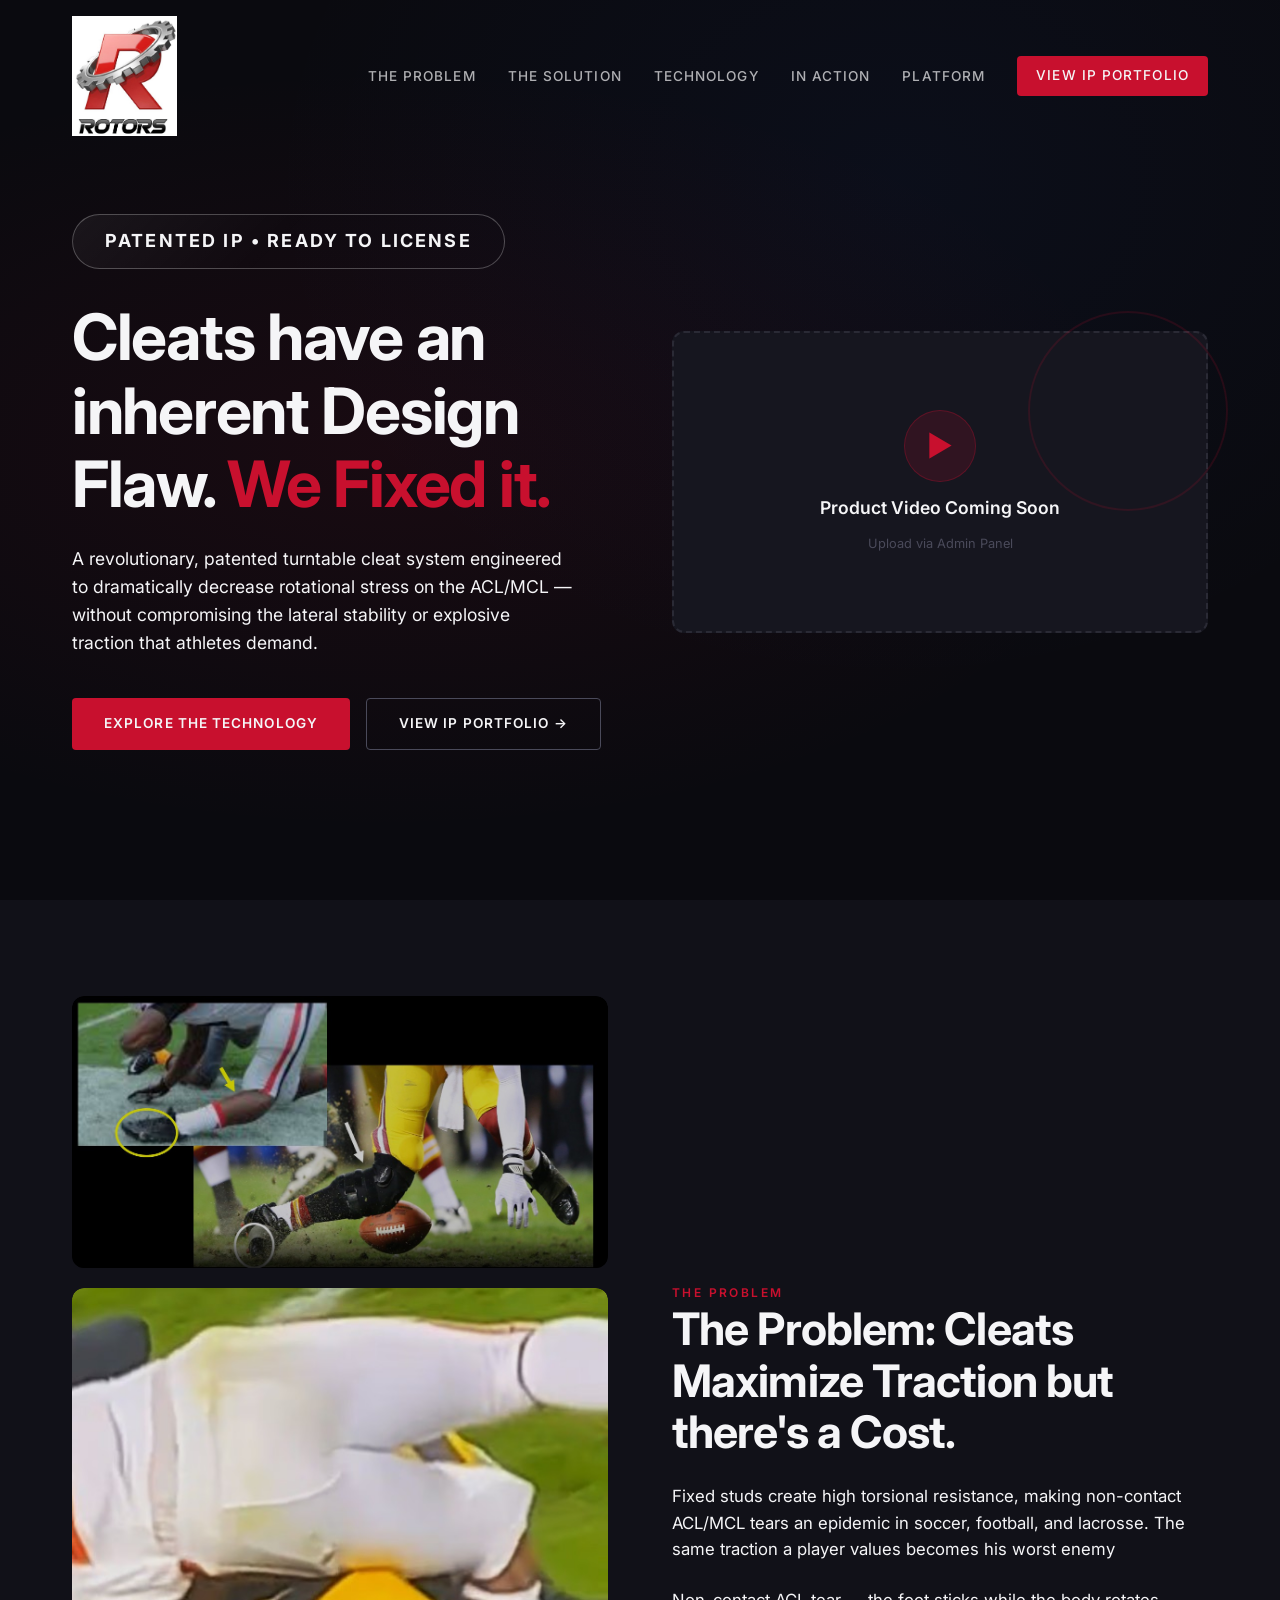
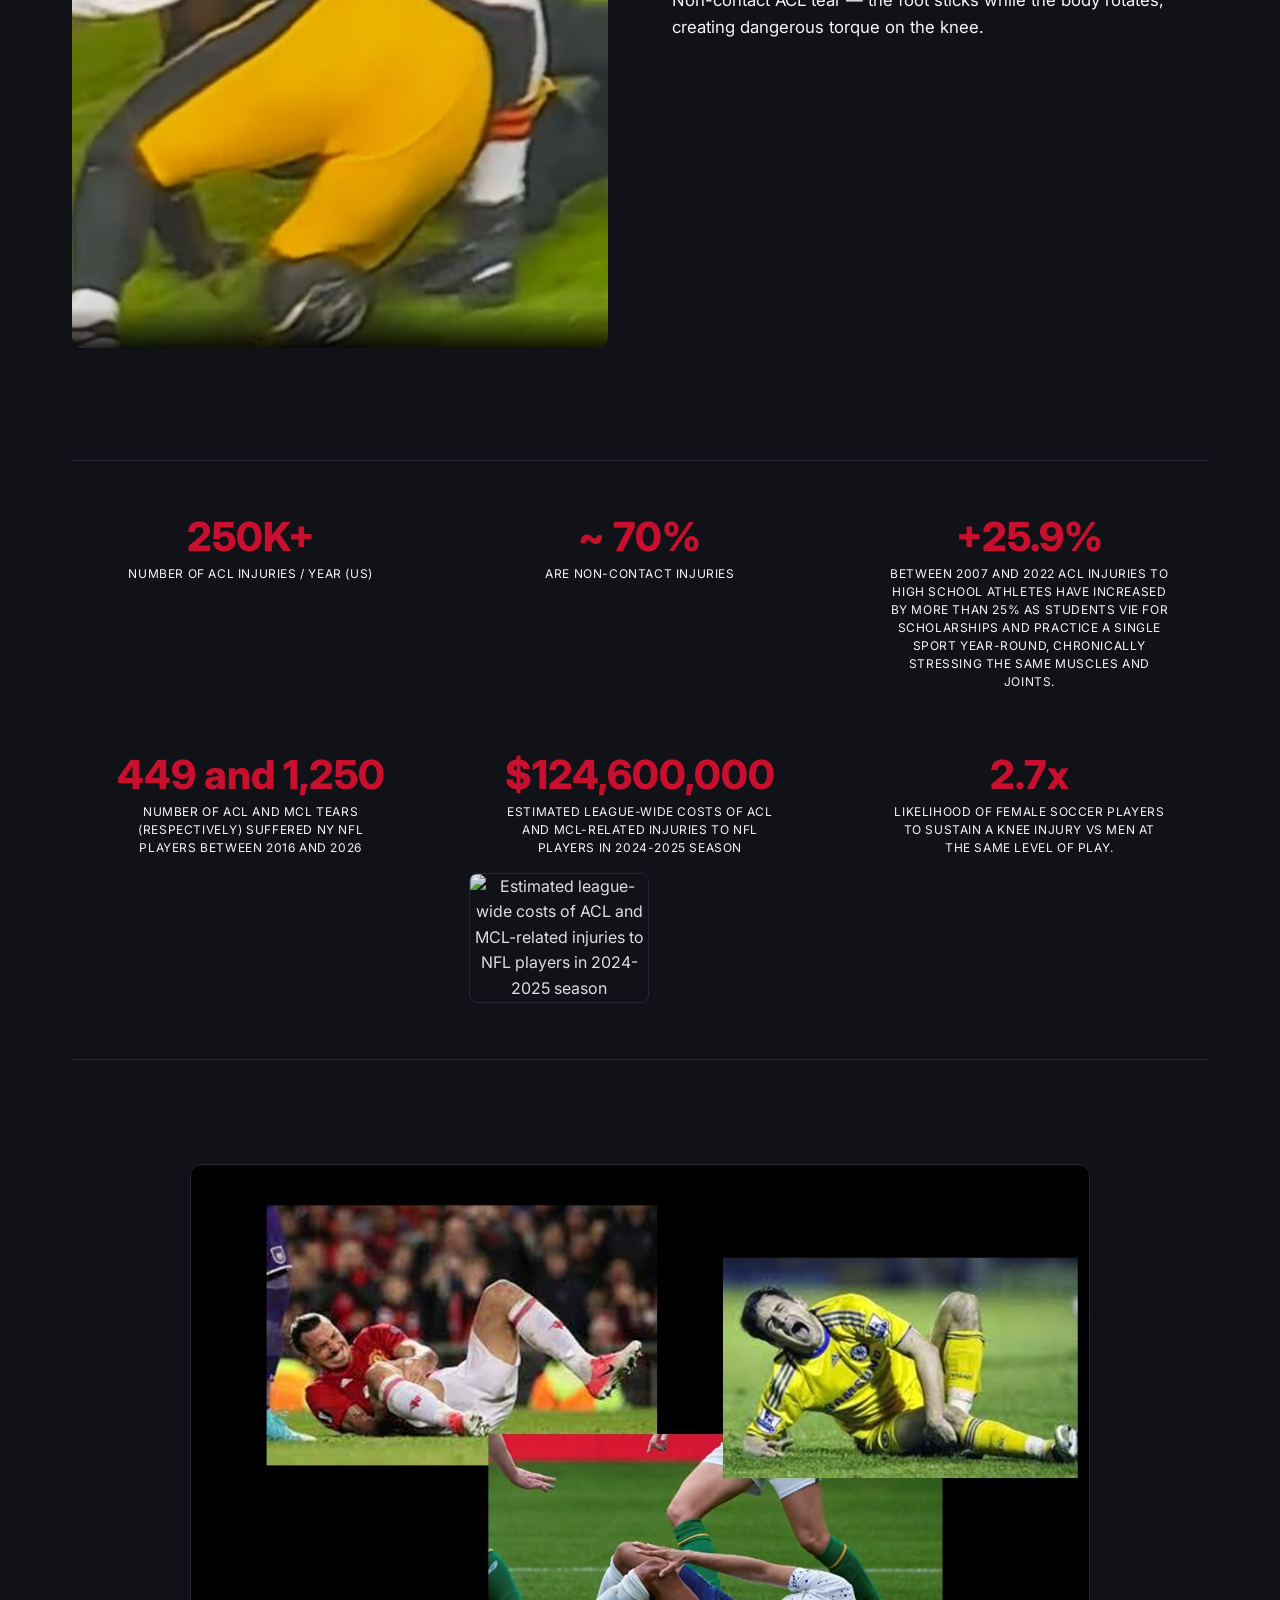
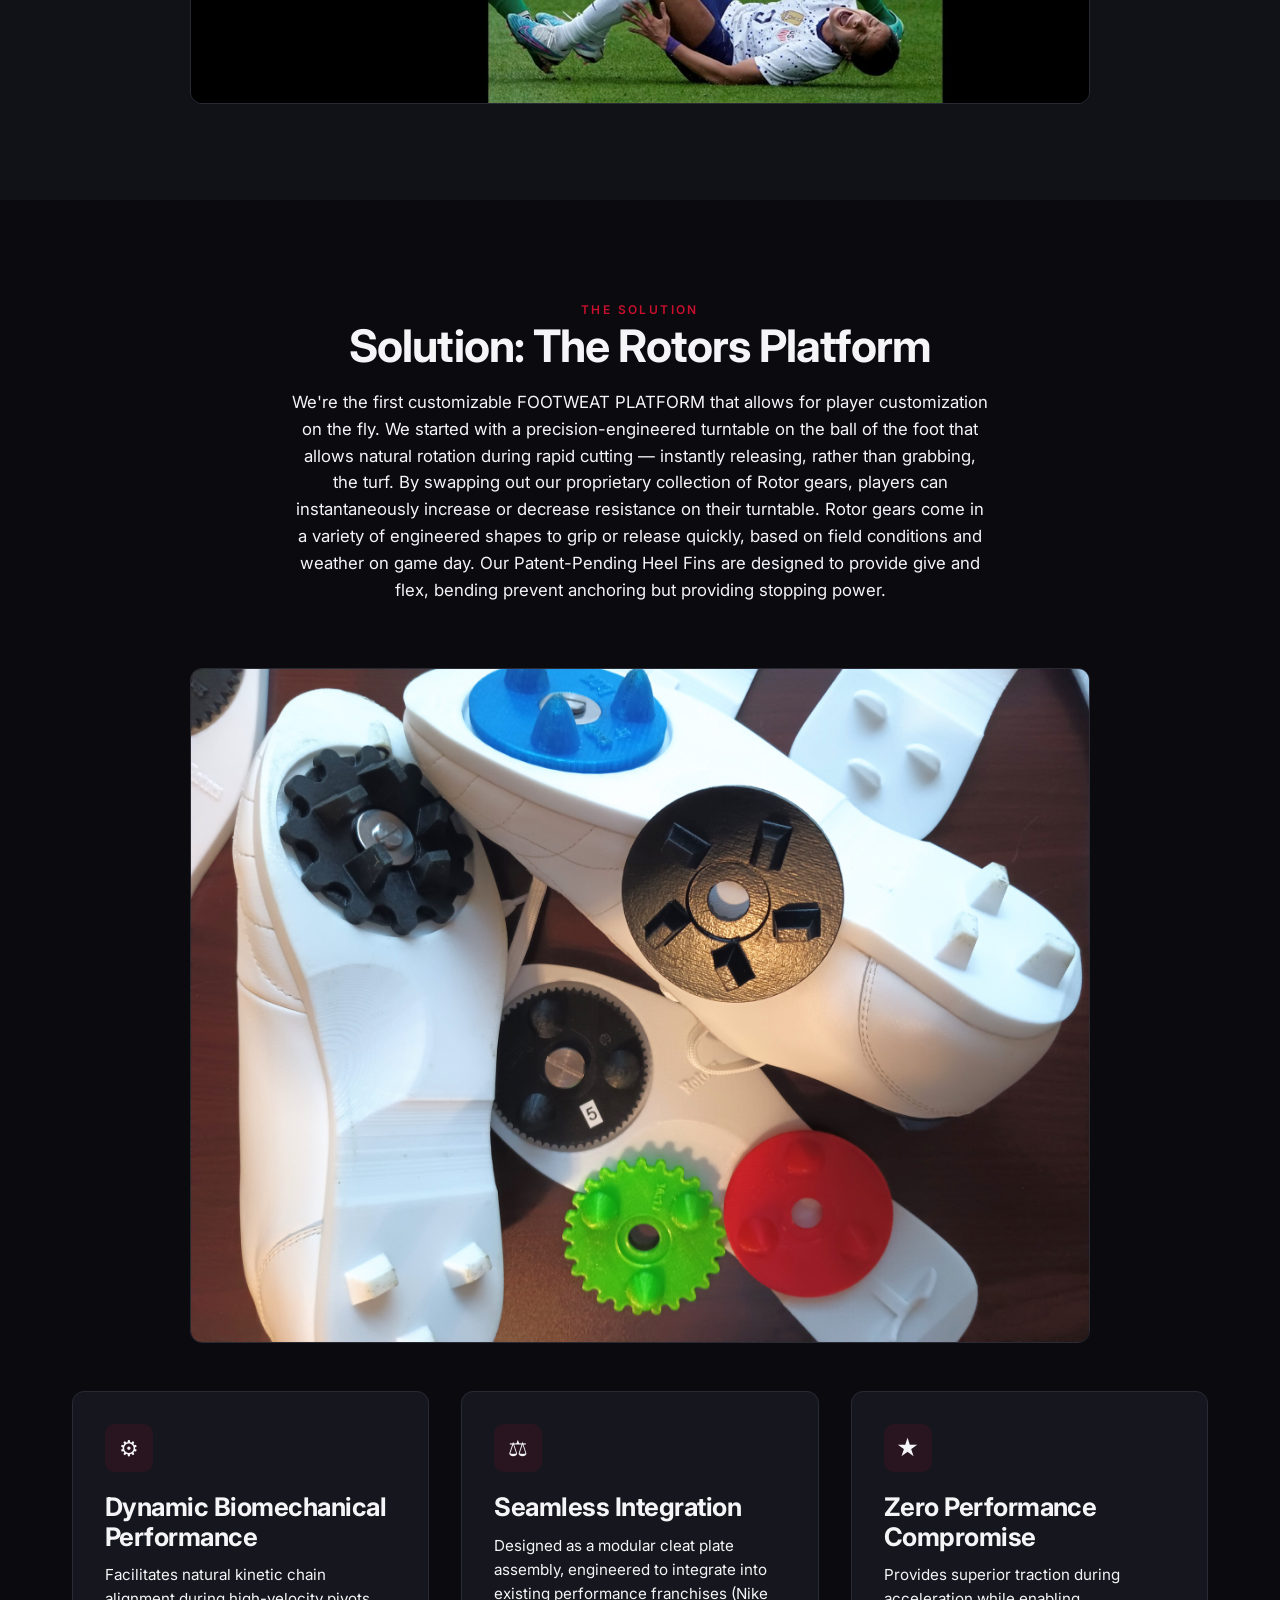
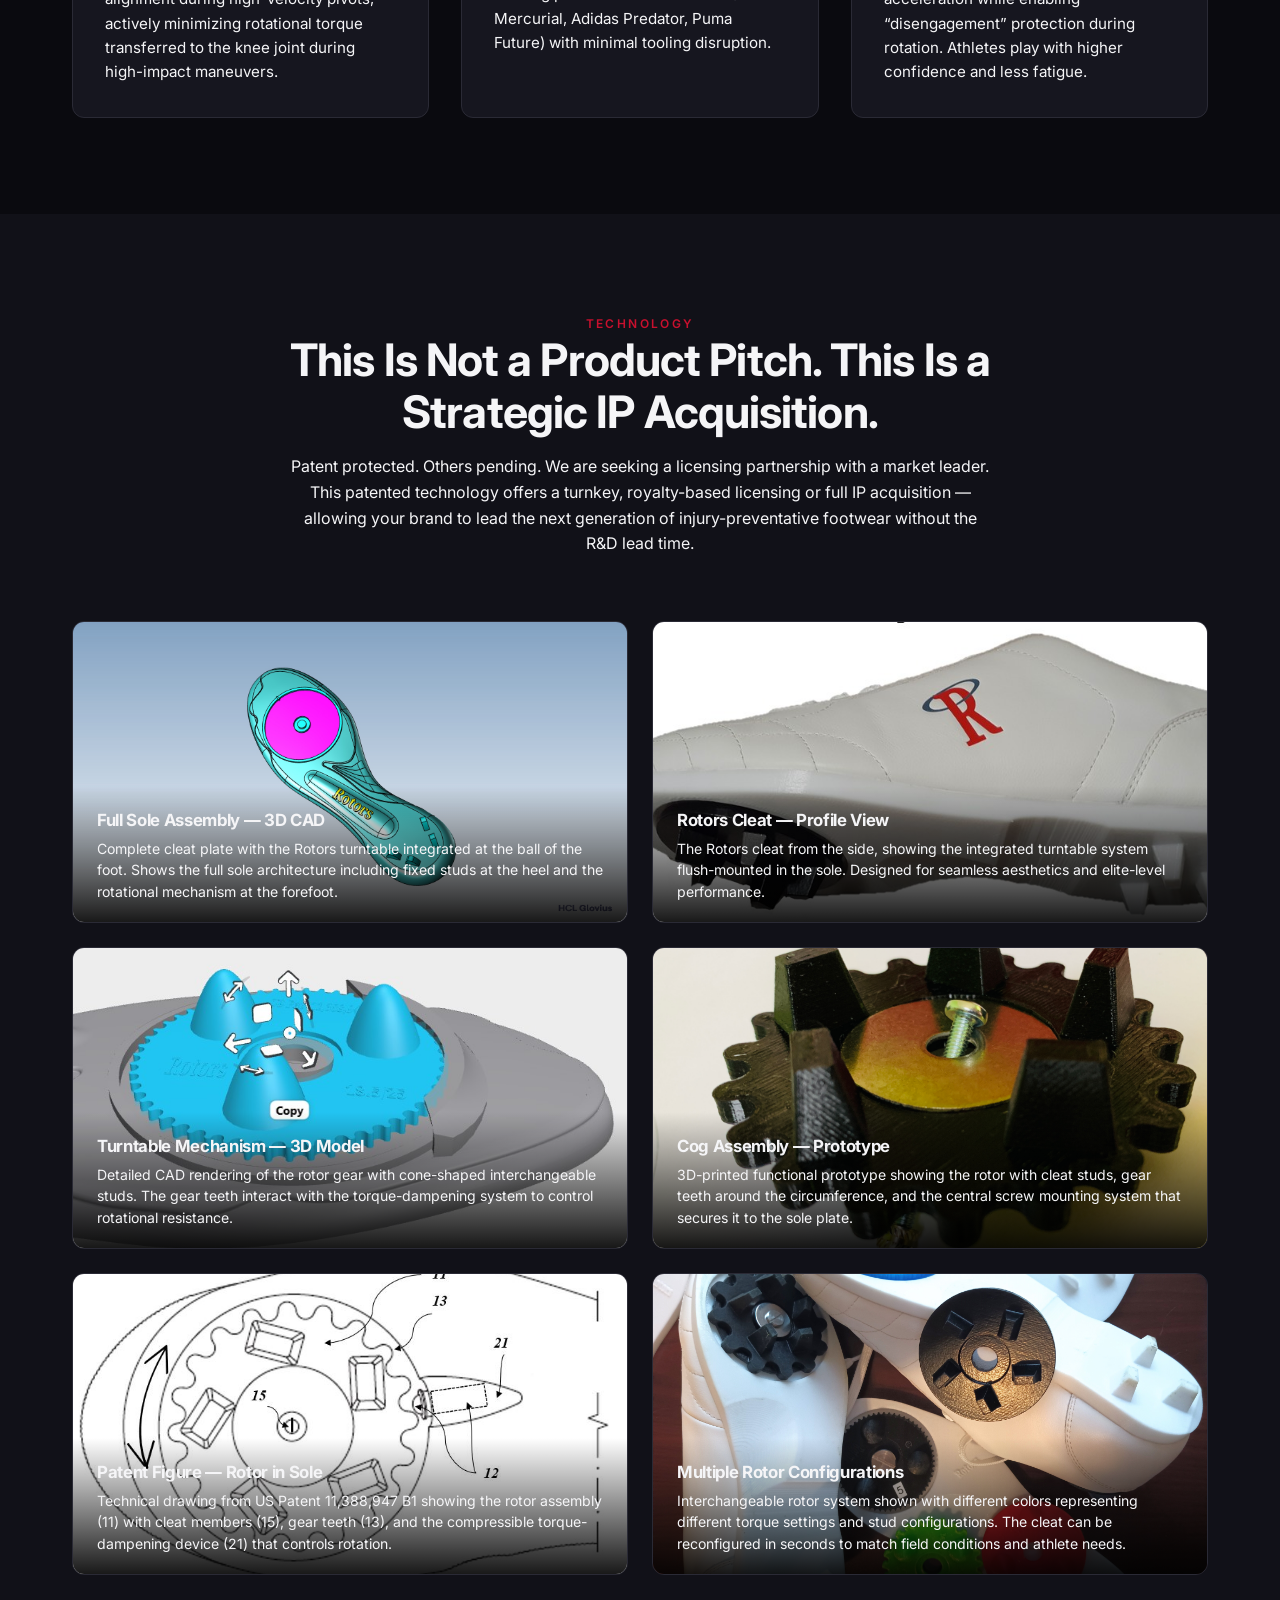
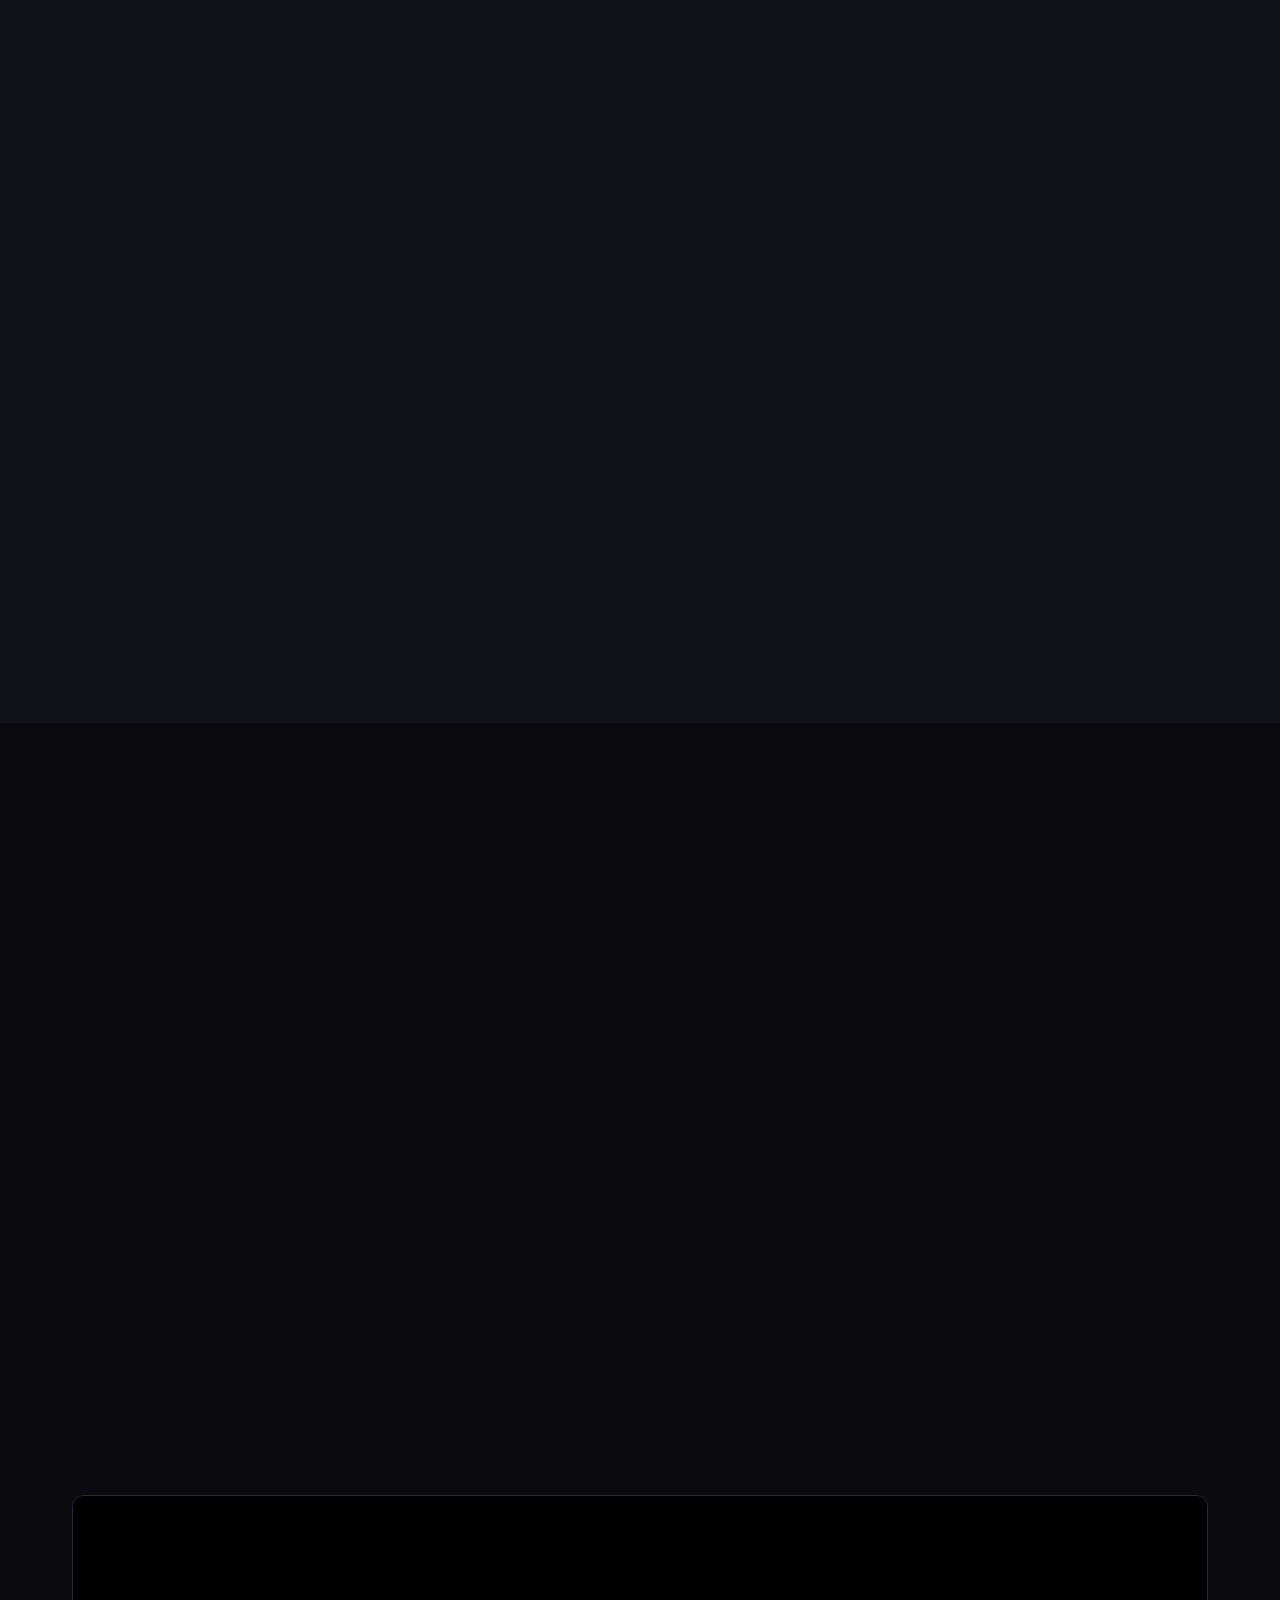
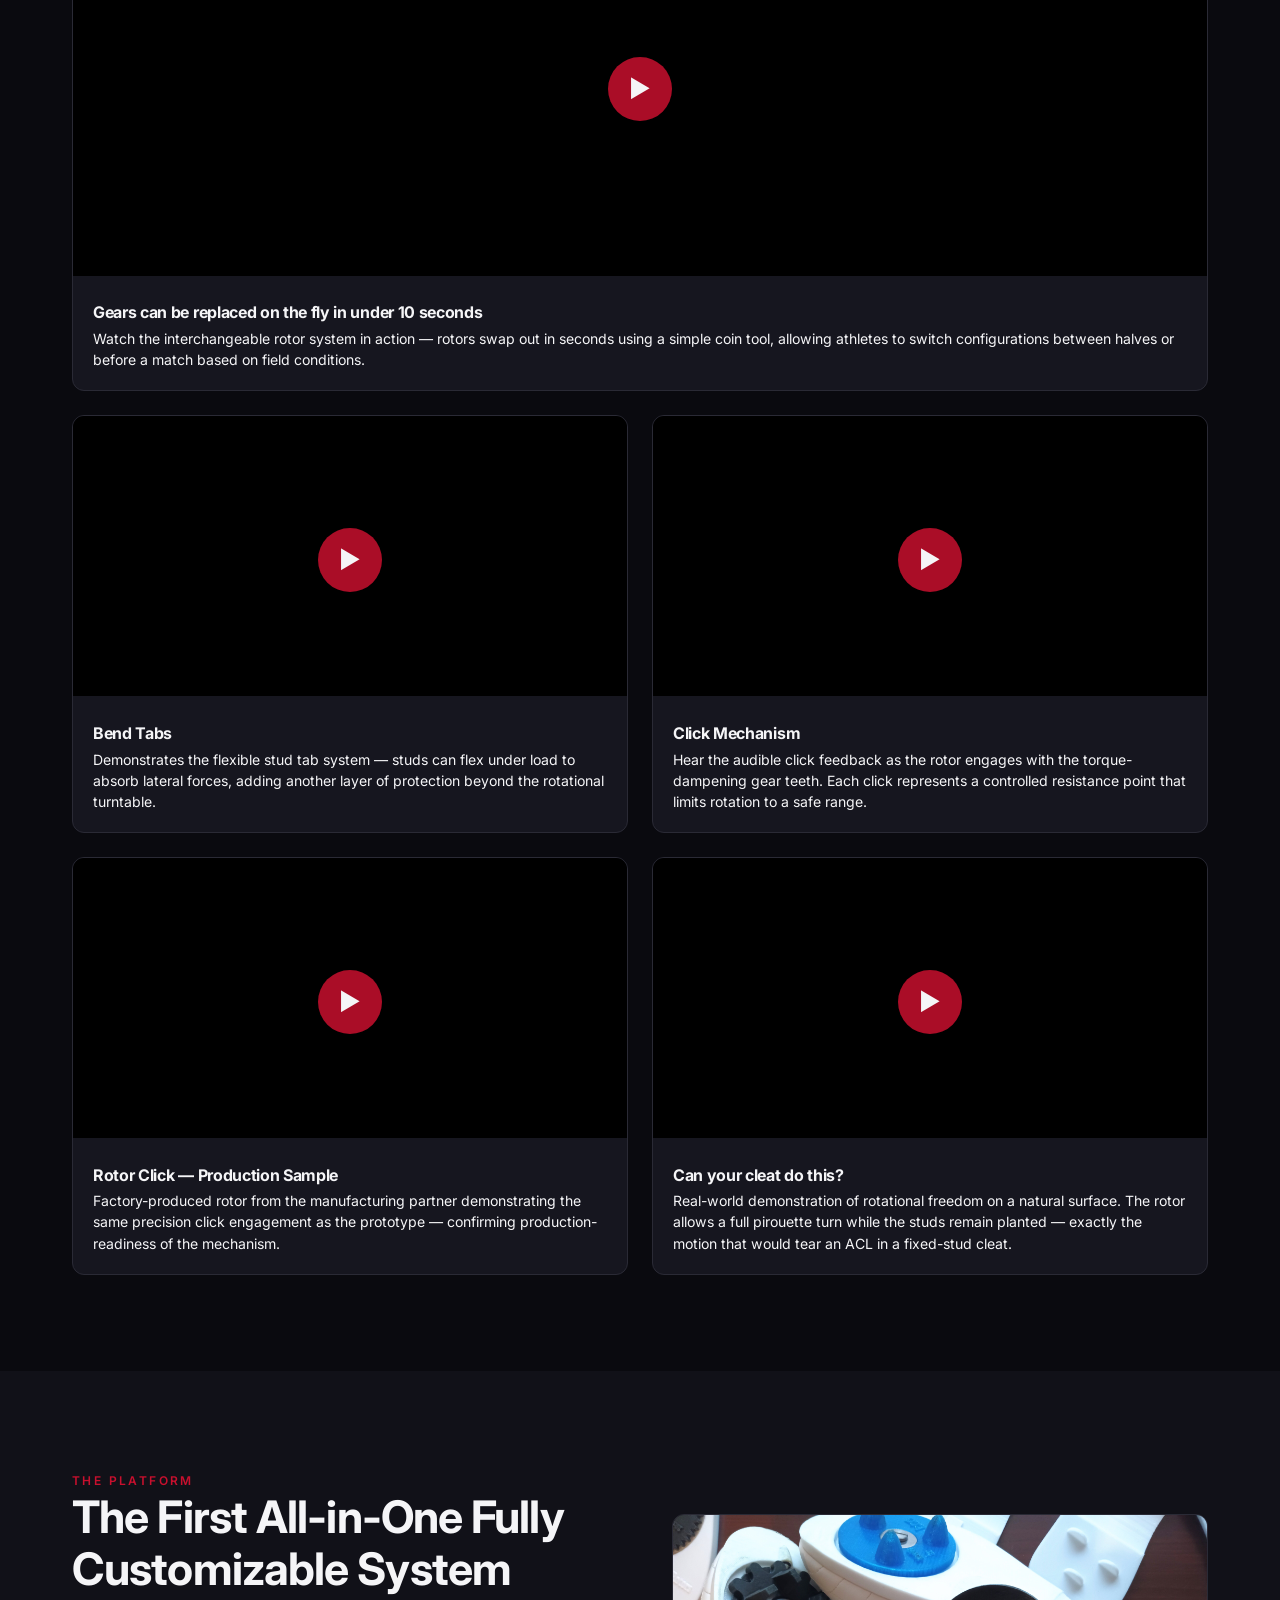
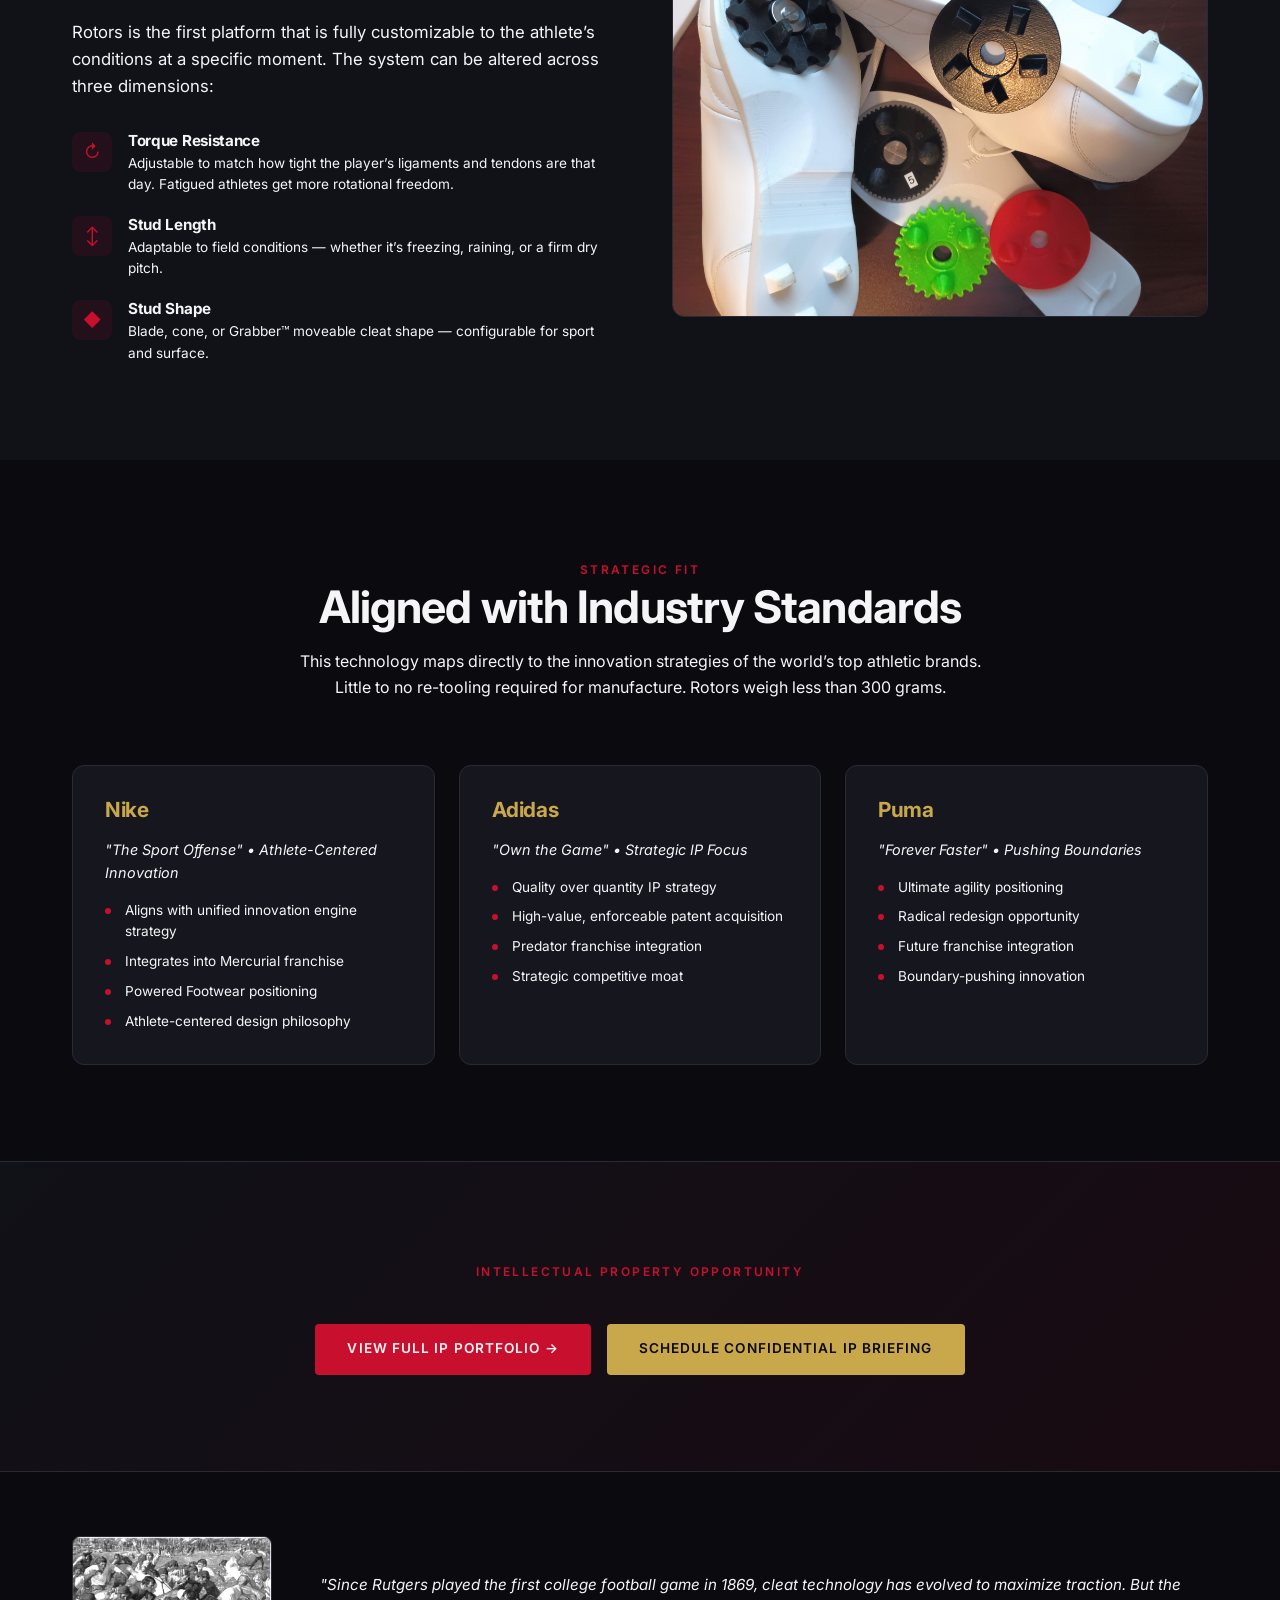
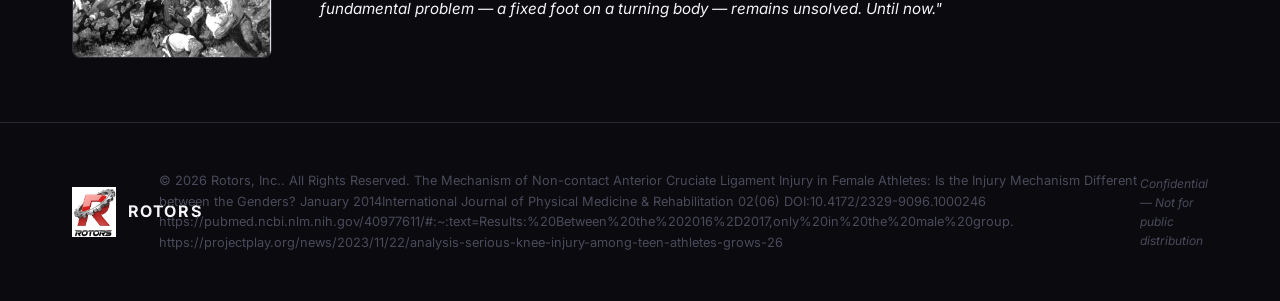
==== index.html @ eb73d775 "Sync static HTML with CMS content and add coed-injury image to stats - Update problem section images" ====
<!DOCTYPE html>
<html lang="en">
<head>
  <meta charset="UTF-8">
  <meta name="viewport" content="width=device-width, initial-scale=1.0">
  <title>ROTORS - Re-engineering Athletic Traction | Patented Injury-Reduction Technology</title>
  <meta name="description" content="Patented turntable cleat system engineered to dramatically decrease rotational stress on the ACL/MCL. Ready for licensing.">
  <link rel="icon" type="image/x-icon" href="favicon.ico">
  <link rel="apple-touch-icon" sizes="180x180" href="apple-touch-icon.png">
  <link rel="icon" type="image/png" sizes="192x192" href="icon-192.png">
  <link rel="stylesheet" href="css/style.css?v=8">
  <link rel="preconnect" href="https://fonts.googleapis.com">
  <link href="https://fonts.googleapis.com/css2?family=Inter:wght@400;500;600;700;800&display=swap" rel="stylesheet">
  <script src="https://identity.netlify.com/v1/netlify-identity-widget.js"></script>
</head>
<body>

  <!-- ===== MAINTENANCE MODE OVERLAY ===== -->
  <div class="maintenance-overlay" id="maintenanceOverlay" style="display:none;">
    <div class="maintenance-content">
      <img src="Brooks Rotors GoDaddy/TM Rotors Final .jpg" alt="Rotors Logo" class="maintenance-logo">
      <h1>Under Maintenance</h1>
      <p id="maintenanceMessage">We're updating our site. Please check back shortly.</p>
    </div>
  </div>

  <!-- ===== NAVIGATION ===== -->
  <nav class="navbar" id="navbar">
    <div class="container">
      <a href="#" class="nav-logo">
        <img src="Brooks Rotors GoDaddy/TM Rotors Final .jpg" alt="Rotors Logo">
      </a>
      <ul class="nav-links" id="navLinks">
        <li><a href="#problem">The Problem</a></li>
        <li><a href="#solution">The Solution</a></li>
        <li><a href="#technology">Technology</a></li>
        <li><a href="#videos">In Action</a></li>
        <li><a href="#platform">Platform</a></li>
        <li><a href="ip.html" class="btn btn-primary" style="padding: 0.6rem 1.2rem;">View IP Portfolio</a></li>
      </ul>
      <button class="nav-toggle" id="navToggle" aria-label="Toggle navigation">
        <span></span>
        <span></span>
        <span></span>
      </button>
    </div>
  </nav>

  <!-- ===== HERO ===== -->
  <section class="hero" id="hero">
    <div class="container">
      <div class="hero-content fade-in">
        <span class="hero-badge">Patented IP &bull; Ready to License</span>
        <h1>Re-engineering the Future of <span class="highlight">Athletic Traction</span></h1>
        <p class="hero-text">A revolutionary, patented turntable cleat system engineered to dramatically decrease rotational stress on the ACL/MCL &mdash; without compromising the lateral stability or explosive traction elite athletes demand.</p>
        <div class="btn-group">
          <a href="#solution" class="btn btn-primary">Explore the Technology</a>
          <a href="ip.html" class="btn btn-outline">View IP Portfolio &rarr;</a>
        </div>
      </div>
      <div class="hero-image fade-in">
        <video id="heroVideo" muted autoplay loop playsinline style="display:none; width:100%; border-radius:12px; filter:drop-shadow(0 20px 60px rgba(200,16,46,0.15));">
          Your browser does not support the video tag.
        </video>
        <div class="hero-video-placeholder" id="heroVideoPlaceholder">
          <div class="placeholder-icon">&#9654;</div>
          <p>Product Video Coming Soon</p>
          <span>Upload via Admin Panel</span>
        </div>
      </div>
    </div>
  </section>

  <!-- ===== THE PROBLEM ===== -->
  <section class="problem" id="problem">
    <div class="container">
      <div class="problem-images fade-in">
        <div class="problem-image">
          <img src="Brooks Rotors GoDaddy/double-injury.jpg" alt="Non-contact knee injury - Washington">
          <div class="caption">  </div>
        </div>
        <div class="problem-image">
          <img src="Brooks Rotors GoDaddy/knee-3.jpg" alt="Non-contact knee injury - GA">
          <div class="caption"> </div>
        </div>
      </div>
      <div class="fade-in">
        <span class="section-label">The Problem</span>
        <h2>The Problem:  Cleats Maximize Traction but there's a Cost.</h2>
        <p class="problem-text">Fixed studs create high torsional resistance, making non-contact ACL/MCL tears an epidemic in soccer, football, and lacrosse.

The same traction a player values becomes his worst enemy</p>
        <p class="problem-text">Non-contact ACL tear &mdash; the foot sticks while the body rotates, creating dangerous torque on the knee.</p>
      </div>
      <div class="stat-row fade-in">
        <div class="stat">
          <div class="stat-number">250K+</div>
          <div class="stat-label">Number of ACL Injuries / Year (US)</div>
        </div>
        <div class="stat">
          <div class="stat-number">~ 70%</div>
          <div class="stat-label">Are Non-Contact injuries</div>
        </div>
        <div class="stat">
          <div class="stat-number">+25.9%</div>
          <div class="stat-label">Between 2007 and 2022 ACL injuries to High School athletes have increased by more than 25% as students vie for scholarships and practice a single sport year-round, chronically stressing the same muscles and joints.</div>
        </div>
        <div class="stat">
          <div class="stat-number">449 and 1,250</div>
          <div class="stat-label">Number of ACL and MCL tears (respectively) suffered ny NFL Players between 2016 and 2026</div>
        </div>
        <div class="stat">
          <div class="stat-number">$124,600,000</div>
          <div class="stat-label">Estimated league-wide costs of ACL and MCL-related injuries to NFL players in 2024-2025 season</div>
          <img class="stat-image" src="Brooks Rotors GoDaddy/coed-injury.jpeg" alt="Co-ed athlete knee injury">
        </div>
        <div class="stat">
          <div class="stat-number">2.7x</div>
          <div class="stat-label">Likelihood of Female Soccer players to sustain a knee injury vs men at the same level of play.</div>
        </div>
      </div>
      <div class="stats-feature-image fade-in" id="statsFeatureImage">
        <img src="Brooks Rotors GoDaddy/injured.jpg" alt="European soccer player knee injuries" style="display:block;">
        <div class="image-placeholder" style="display:none;">
          <p>European Soccer Injuries Image</p>
          <span>Upload via Admin &rarr; Problem Section &rarr; "Stats Feature Image"</span>
        </div>
      </div>
    </div>
  </section>

  <!-- ===== THE SOLUTION ===== -->
  <section class="solution" id="solution">
    <div class="container">
      <div class="solution-header fade-in">
        <span class="section-label">The Solution</span>
        <h2>The Rotors Turntable System</h2>
        <p>A precision-engineered turntable on the ball of the foot that allows natural rotation during rapid cutting &mdash; instantly releasing, rather than grabbing, the turf.</p>
      </div>
      <div class="solution-feature-image fade-in">
        <img src="Brooks Rotors GoDaddy/Copy of Colored rotors.jpg" alt="Rotors shoe system with colored gears">
      </div>
      <div class="solution-grid">
        <div class="solution-card fade-in">
          <div class="card-icon">&#9881;</div>
          <h3>Dynamic Biomechanical Performance</h3>
          <p>Facilitates natural kinetic chain alignment during high-velocity pivots, actively minimizing rotational torque transferred to the knee joint during high-impact maneuvers.</p>
        </div>
        <div class="solution-card fade-in">
          <div class="card-icon">&#9878;</div>
          <h3>Seamless Integration</h3>
          <p>Designed as a modular cleat plate assembly, engineered to integrate into existing performance franchises (Nike Mercurial, Adidas Predator, Puma Future) with minimal tooling disruption.</p>
        </div>
        <div class="solution-card fade-in">
          <div class="card-icon">&#9733;</div>
          <h3>Zero Performance Compromise</h3>
          <p>Provides superior traction during acceleration while enabling "disengagement" protection during rotation. Athletes play with higher confidence and less fatigue.</p>
        </div>
      </div>
    </div>
  </section>

  <!-- ===== TECHNOLOGY SHOWCASE ===== -->
  <section class="showcase" id="technology">
    <div class="container">
      <div class="showcase-header fade-in">
        <span class="section-label">Technology</span>
        <h2>Engineered Precision</h2>
        <p>From 3D CAD to functional prototypes &mdash; the Rotors system is fully developed and patent-protected.</p>
      </div>
      <div class="showcase-gallery">
        <div class="showcase-item fade-in" data-lightbox="0">
          <img src="Brooks Rotors GoDaddy/Multicolor B.jpg" alt="Rotors Full Sole 3D CAD Model">
          <span class="zoom-hint">&#128269;</span>
          <div class="overlay">
            <h4>Full Sole Assembly &mdash; 3D CAD</h4>
            <p>Complete cleat plate with the Rotors turntable integrated at the ball of the foot. Shows the full sole architecture including fixed studs at the heel and the rotational mechanism at the forefoot.</p>
          </div>
        </div>
        <div class="showcase-item fade-in" data-lightbox="1">
          <img src="Brooks Rotors GoDaddy/Float 2-9-26.jpg" alt="Rotors Cleat - Profile View">
          <span class="zoom-hint">&#128269;</span>
          <div class="overlay">
            <h4>Rotors Cleat &mdash; Profile View</h4>
            <p>The Rotors cleat from the side, showing the integrated turntable system flush-mounted in the sole. Designed for seamless aesthetics and elite-level performance.</p>
          </div>
        </div>
        <div class="showcase-item fade-in" data-lightbox="2">
          <img src="Brooks Rotors GoDaddy/Shapr 4.jpg" alt="Rotors 3D CAD Detail">
          <span class="zoom-hint">&#128269;</span>
          <div class="overlay">
            <h4>Turntable Mechanism &mdash; 3D Model</h4>
            <p>Detailed CAD rendering of the rotor gear with cone-shaped interchangeable studs. The gear teeth interact with the torque-dampening system to control rotational resistance.</p>
          </div>
        </div>
        <div class="showcase-item fade-in" data-lightbox="3">
          <img src="Brooks Rotors GoDaddy/Cog assembly.jpg" alt="Rotor Cog Assembly">
          <span class="zoom-hint">&#128269;</span>
          <div class="overlay">
            <h4>Cog Assembly &mdash; Prototype</h4>
            <p>3D-printed functional prototype showing the rotor with cleat studs, gear teeth around the circumference, and the central screw mounting system that secures it to the sole plate.</p>
          </div>
        </div>
        <div class="showcase-item fade-in" data-lightbox="4">
          <img src="Brooks Rotors GoDaddy/Copy of FIG 2 Rotor in Sole.JPG" alt="Patent Figure - Rotor in Sole">
          <span class="zoom-hint">&#128269;</span>
          <div class="overlay">
            <h4>Patent Figure &mdash; Rotor in Sole</h4>
            <p>Technical drawing from US Patent 11,388,947 B1 showing the rotor assembly (11) with cleat members (15), gear teeth (13), and the compressible torque-dampening device (21) that controls rotation.</p>
          </div>
        </div>
        <div class="showcase-item fade-in" data-lightbox="5">
          <img src="Brooks Rotors GoDaddy/Copy of Colored rotors.jpg" alt="Multiple Rotor Configurations">
          <span class="zoom-hint">&#128269;</span>
          <div class="overlay">
            <h4>Multiple Rotor Configurations</h4>
            <p>Interchangeable rotor system shown with different colors representing different torque settings and stud configurations. The cleat can be reconfigured in seconds to match field conditions and athlete needs.</p>
          </div>
        </div>
        <div class="showcase-item fade-in" data-lightbox="6">
          <img src="Brooks Rotors GoDaddy/Copy of Blue Rotor.jpg" alt="Blue Rotor on Cleat">
          <span class="zoom-hint">&#128269;</span>
          <div class="overlay">
            <h4>Integrated Rotor &mdash; Cleat Profile</h4>
            <p>Side view of the Rotors cleat showing the blue turntable mounted flush in the forefoot. The "R" branding is visible on the upper. Demonstrates how the rotor integrates seamlessly into the sole without adding bulk.</p>
          </div>
        </div>
        <div class="showcase-item fade-in" data-lightbox="7">
          <img src="Brooks Rotors GoDaddy/Push pin.jpg" alt="Push Pin Mechanism Detail">
          <span class="zoom-hint">&#128269;</span>
          <div class="overlay">
            <h4>Stud Retention Detail</h4>
            <p>Close-up showing how individual studs lock into the rotor gear using a push-pin retention system. This allows athletes to swap stud shapes (blade, cone, or Grabber&trade;) without tools.</p>
          </div>
        </div>
        <div class="showcase-item fade-in" data-lightbox="8">
          <img src="Brooks Rotors GoDaddy/Copy of 微信图片_20221115083325.jpg" alt="Factory Spec Sheet">
          <span class="zoom-hint">&#128269;</span>
          <div class="overlay">
            <h4>Manufacturing Specification</h4>
            <p>Factory sample sheet from the production partner showing material callouts (kangaroo leather upper), color specifications, insole details, and the "R" branding placement for the prototype cleat.</p>
          </div>
        </div>
      </div>

      <!-- LIGHTBOX -->
      <div class="lightbox-overlay" id="lightbox">
        <div class="lightbox-content">
          <button class="lightbox-close" id="lightboxClose">&times;</button>
          <button class="lightbox-nav lightbox-prev" id="lightboxPrev">&#8249;</button>
          <button class="lightbox-nav lightbox-next" id="lightboxNext">&#8250;</button>
          <img src="" alt="" id="lightboxImg">
          <div class="lightbox-caption">
            <h4 id="lightboxTitle"></h4>
            <p id="lightboxDesc"></p>
          </div>
        </div>
      </div>
    </div>
  </section>

  <!-- ===== VIDEOS ===== -->
  <section class="videos" id="videos">
    <div class="container">
      <div class="videos-header fade-in">
        <span class="section-label">See It In Action</span>
        <h2>Rotors Technology Demonstrations</h2>
        <p>Watch the turntable mechanism in motion &mdash; from controlled clicks to real-world rotation.</p>
      </div>
      <div class="video-grid">
        <div class="video-card featured-video fade-in" data-video-lightbox="0">
          <div class="video-thumb">
            <video muted playsinline preload="metadata">
              <source src="Brooks Rotors GoDaddy/AA Copy of Coin replace.MOV" type="video/quicktime">
              <source src="Brooks Rotors GoDaddy/AA Copy of Coin replace.MOV" type="video/mp4">
            </video>
            <div class="video-play-btn">&#9654;</div>
          </div>
          <div class="video-info">
            <h4>Coin Replace Demonstration</h4>
            <p>Watch the interchangeable rotor system in action &mdash; rotors swap out in seconds using a simple coin tool, allowing athletes to switch configurations between halves or before a match based on field conditions.</p>
          </div>
        </div>
        <div class="video-card fade-in" data-video-lightbox="1">
          <div class="video-thumb">
            <video muted playsinline preload="metadata">
              <source src="Brooks Rotors GoDaddy/AA Copy of VIDEO Clicks.MOV" type="video/quicktime">
              <source src="Brooks Rotors GoDaddy/AA Copy of VIDEO Clicks.MOV" type="video/mp4">
            </video>
            <div class="video-play-btn">&#9654;</div>
          </div>
          <div class="video-info">
            <h4>Click Mechanism</h4>
            <p>Hear the audible click feedback as the rotor engages with the torque-dampening gear teeth. Each click represents a controlled resistance point that limits rotation to a safe range.</p>
          </div>
        </div>
        <div class="video-card fade-in" data-video-lightbox="2">
          <div class="video-thumb">
            <video muted playsinline preload="metadata">
              <source src="Brooks Rotors GoDaddy/AA Copy of China Rotor Click.mp4" type="video/mp4">
            </video>
            <div class="video-play-btn">&#9654;</div>
          </div>
          <div class="video-info">
            <h4>Rotor Click &mdash; Production Sample</h4>
            <p>Factory-produced rotor from the manufacturing partner demonstrating the same precision click engagement as the prototype &mdash; confirming production-readiness of the mechanism.</p>
          </div>
        </div>
        <div class="video-card fade-in" data-video-lightbox="3">
          <div class="video-thumb">
            <video muted playsinline preload="metadata">
              <source src="Brooks Rotors GoDaddy/AA Snow Pirouette.mov" type="video/quicktime">
              <source src="Brooks Rotors GoDaddy/AA Snow Pirouette.mov" type="video/mp4">
            </video>
            <div class="video-play-btn">&#9654;</div>
          </div>
          <div class="video-info">
            <h4>Snow Pirouette</h4>
            <p>Real-world demonstration of rotational freedom on a natural surface. The rotor allows a full pirouette turn while the studs remain planted &mdash; exactly the motion that would tear an ACL in a fixed-stud cleat.</p>
          </div>
        </div>
        <div class="video-card fade-in" data-video-lightbox="4">
          <div class="video-thumb">
            <video muted playsinline preload="metadata">
              <source src="Brooks Rotors GoDaddy/Copy of Bend Tabs.MOV" type="video/quicktime">
              <source src="Brooks Rotors GoDaddy/Copy of Bend Tabs.MOV" type="video/mp4">
            </video>
            <div class="video-play-btn">&#9654;</div>
          </div>
          <div class="video-info">
            <h4>Bend Tabs</h4>
            <p>Demonstrates the flexible stud tab system &mdash; studs can flex under load to absorb lateral forces, adding another layer of protection beyond the rotational turntable.</p>
          </div>
        </div>
        <div class="video-card fade-in" data-video-lightbox="5">
          <div class="video-thumb">
            <video muted playsinline preload="metadata">
              <source src="Brooks Rotors GoDaddy/A Copy of Video Nov 12 2025, 12 14 20 PM.mp4" type="video/mp4">
            </video>
            <div class="video-play-btn">&#9654;</div>
          </div>
          <div class="video-info">
            <h4>Rotor Assembly Demo</h4>
            <p>Full walkthrough showing how the rotor, studs, and dampening system assemble into the sole plate. Highlights the modular design that enables easy servicing and customization.</p>
          </div>
        </div>
      </div>

      <!-- VIDEO LIGHTBOX -->
      <div class="lightbox-overlay video-lightbox-overlay" id="videoLightbox">
        <div class="lightbox-content video-lightbox-content">
          <button class="lightbox-close" id="videoLightboxClose">&times;</button>
          <button class="lightbox-nav lightbox-prev" id="videoLightboxPrev">&#8249;</button>
          <button class="lightbox-nav lightbox-next" id="videoLightboxNext">&#8250;</button>
          <video id="videoLightboxPlayer" controls autoplay playsinline style="width:100%; max-height:75vh; border-radius:8px; background:#000;">
            Your browser does not support the video tag.
          </video>
          <div class="lightbox-caption">
            <h4 id="videoLightboxTitle"></h4>
            <p id="videoLightboxDesc"></p>
          </div>
        </div>
      </div>
    </div>
  </section>

  <!-- ===== PLATFORM ===== -->
  <section class="platform" id="platform">
    <div class="container">
      <div class="platform-content fade-in">
        <span class="section-label">The Platform</span>
        <h2>The First All-in-One Fully Customizable System</h2>
        <p>Rotors is the first platform that is fully customizable to the athlete's conditions at a specific moment. The system can be altered across three dimensions:</p>
        <ul class="feature-list">
          <li>
            <div class="feature-icon">&#8635;</div>
            <div class="feature-text">
              <h4>Torque Resistance</h4>
              <p>Adjustable to match how tight the player's ligaments and tendons are that day. Fatigued athletes get more rotational freedom.</p>
            </div>
          </li>
          <li>
            <div class="feature-icon">&#8597;</div>
            <div class="feature-text">
              <h4>Stud Length</h4>
              <p>Adaptable to field conditions &mdash; whether it's freezing, raining, or a firm dry pitch.</p>
            </div>
          </li>
          <li>
            <div class="feature-icon">&#9670;</div>
            <div class="feature-text">
              <h4>Stud Shape</h4>
              <p>Blade, cone, or Grabber&trade; moveable cleat shape &mdash; configurable for sport and surface.</p>
            </div>
          </li>
        </ul>
      </div>
      <div class="platform-image fade-in">
        <img src="Brooks Rotors GoDaddy/Copy of Colored rotors.jpg" alt="Multiple Rotor Configurations">
      </div>
    </div>
  </section>

  <!-- ===== BRAND TARGETING ===== -->
  <section class="brands" id="brands">
    <div class="container">
      <div class="brands-header fade-in">
        <span class="section-label">Strategic Fit</span>
        <h2>Aligned with Industry Leaders</h2>
        <p>This technology maps directly to the innovation strategies of the world's top athletic brands.</p>
      </div>
      <div class="brand-cards">
        <div class="brand-card fade-in">
          <h3>Nike</h3>
          <p class="tagline">"The Sport Offense" &bull; Athlete-Centered Innovation</p>
          <ul>
            <li>Aligns with unified innovation engine strategy</li>
            <li>Integrates into Mercurial franchise</li>
            <li>Powered Footwear positioning</li>
            <li>Athlete-centered design philosophy</li>
          </ul>
        </div>
        <div class="brand-card fade-in">
          <h3>Adidas</h3>
          <p class="tagline">"Own the Game" &bull; Strategic IP Focus</p>
          <ul>
            <li>Quality over quantity IP strategy</li>
            <li>High-value, enforceable patent acquisition</li>
            <li>Predator franchise integration</li>
            <li>Strategic competitive moat</li>
          </ul>
        </div>
        <div class="brand-card fade-in">
          <h3>Puma</h3>
          <p class="tagline">"Forever Faster" &bull; Pushing Boundaries</p>
          <ul>
            <li>Ultimate agility positioning</li>
            <li>Radical redesign opportunity</li>
            <li>Future franchise integration</li>
            <li>Boundary-pushing innovation</li>
          </ul>
        </div>
      </div>
    </div>
  </section>

  <!-- ===== CTA SECTION ===== -->
  <section class="cta-section" id="contact">
    <div class="container fade-in">
      <span class="section-label">Intellectual Property Opportunity</span>
      <h2>This Is Not a Product Pitch.<br>This Is a Strategic IP Acquisition.</h2>
      <p>We are seeking a licensing partnership with a market leader. This patented technology offers a turnkey, royalty-based licensing or full IP acquisition &mdash; allowing your brand to lead the next generation of injury-preventative footwear without the R&amp;D lead time.</p>
      <div class="btn-group">
        <a href="ip.html" class="btn btn-primary">View Full IP Portfolio &rarr;</a>
        <a href="mailto:contact@rotorstech.com" class="btn btn-gold">Schedule Confidential IP Briefing</a>
      </div>
    </div>
  </section>

  <!-- ===== HISTORICAL CONTEXT ===== -->
  <section style="padding: 4rem 0; background: var(--dark);">
    <div class="container">
      <div style="display: grid; grid-template-columns: 200px 1fr; gap: 3rem; align-items: center;" class="fade-in">
        <img src="Brooks Rotors GoDaddy/Rutgers 1869.jpeg" alt="First football game - Rutgers 1869" style="border-radius: 8px; border: 1px solid var(--gray-700);">
        <div>
          <p style="color: var(--gray-300); font-size: 0.95rem; font-style: italic;">"Since Rutgers played the first college football game in 1869, cleat technology has evolved to maximize traction. But the fundamental problem &mdash; a fixed foot on a turning body &mdash; remains unsolved. Until now."</p>
        </div>
      </div>
    </div>
  </section>

  <!-- ===== FOOTER ===== -->
  <footer class="footer">
    <div class="container">
      <div class="footer-brand">
        <img src="Brooks Rotors GoDaddy/TM Rotors Final .jpg" alt="Rotors">
        <span>Rotors</span>
      </div>
      <p class="footer-text">&copy; 2026 Rotors Technology. All Rights Reserved.</p>
      <p class="footer-notice">Confidential &mdash; Not for public distribution</p>
    </div>
  </footer>

  <script src="js/main.js?v=4"></script>
  <script>
    // Netlify Identity redirect after login
    if (window.netlifyIdentity) {
      window.netlifyIdentity.on("init", user => {
        if (!user) {
          window.netlifyIdentity.on("login", () => {
            document.location.href = "/admin/";
          });
        }
      });
    }
  </script>
</body>
</html>
---- css/style.css ----
/* ===== MAINTENANCE MODE ===== */
.maintenance-overlay {
  position: fixed;
  top: 0;
  left: 0;
  right: 0;
  bottom: 0;
  z-index: 99999;
  background: #0A0A0F;
  display: flex;
  align-items: center;
  justify-content: center;
  text-align: center;
}

.maintenance-content {
  max-width: 500px;
  padding: 2rem;
}

.maintenance-logo {
  width: 120px;
  height: auto;
  margin: 0 auto 2rem;
  border-radius: 12px;
}

.maintenance-overlay h1 {
  font-family: 'Inter', 'Segoe UI', sans-serif;
  font-size: 2rem;
  font-weight: 700;
  color: #F5F5F7;
  margin-bottom: 1rem;
}

.maintenance-overlay p {
  font-family: 'Inter', 'Segoe UI', sans-serif;
  font-size: 1.1rem;
  color: #F5F5F7;
  line-height: 1.6;
}

/* ===== RESET & BASE ===== */
*, *::before, *::after {
  margin: 0;
  padding: 0;
  box-sizing: border-box;
}

:root {
  --primary: #C8102E;
  --primary-dark: #9B0A20;
  --accent: #1A1A2E;
  --dark: #0A0A0F;
  --dark-surface: #111118;
  --dark-card: #16161F;
  --gray-700: #2A2A35;
  --gray-500: #4A4A5A;
  --gray-300: #F5F5F7;
  --gray-100: #F5F5F7;
  --white: #F5F5F7;
  --gold: #C9A84C;
  --blue-accent: #2563EB;
  --font-heading: 'Inter', 'Segoe UI', sans-serif;
  --font-body: 'Inter', 'Segoe UI', sans-serif;
}

html {
  scroll-behavior: smooth;
  font-size: 16px;
}

body {
  font-family: var(--font-body);
  background-color: var(--dark);
  color: var(--white);
  line-height: 1.6;
  overflow-x: hidden;
}

img {
  max-width: 100%;
  height: auto;
  display: block;
}

a {
  color: inherit;
  text-decoration: none;
}

/* ===== TYPOGRAPHY ===== */
h1, h2, h3, h4 {
  font-family: var(--font-heading);
  font-weight: 700;
  line-height: 1.15;
  letter-spacing: -0.02em;
}

h1 { font-size: clamp(2.2rem, 5vw, 4rem); }
h2 { font-size: clamp(1.8rem, 3.5vw, 2.8rem); }
h3 { font-size: clamp(1.2rem, 2vw, 1.6rem); }

.section-label {
  font-size: 0.75rem;
  font-weight: 600;
  letter-spacing: 0.2em;
  text-transform: uppercase;
  color: var(--primary);
  margin-bottom: 0.75rem;
}

/* ===== LAYOUT ===== */
.container {
  max-width: 1200px;
  margin: 0 auto;
  padding: 0 2rem;
}

section {
  padding: 6rem 0;
}

/* ===== NAVIGATION ===== */
.navbar {
  position: fixed;
  top: 0;
  left: 0;
  right: 0;
  z-index: 1000;
  padding: 1rem 0;
  transition: background 0.3s ease, backdrop-filter 0.3s ease;
}

.navbar.scrolled {
  background: rgba(10, 10, 15, 0.92);
  backdrop-filter: blur(20px);
  border-bottom: 1px solid rgba(200, 16, 46, 0.15);
}

.navbar .container {
  display: flex;
  justify-content: space-between;
  align-items: center;
}

.nav-logo {
  display: flex;
  align-items: center;
  gap: 0.75rem;
}

.nav-logo img {
  height: 120px;
  width: auto;
}

.nav-logo span {
  font-size: 1.5rem;
  font-weight: 800;
  letter-spacing: 0.15em;
  text-transform: uppercase;
}

.nav-links {
  display: flex;
  gap: 2rem;
  list-style: none;
  align-items: center;
}

.nav-links a {
  font-size: 0.85rem;
  font-weight: 500;
  letter-spacing: 0.08em;
  text-transform: uppercase;
  color: rgba(245, 245, 247, 0.7);
  transition: color 0.3s ease;
}

.nav-links a:hover {
  color: var(--white);
}

.nav-links a.btn-primary {
  color: var(--white) !important;
  background: var(--primary);
}

.nav-links a.btn-primary:hover {
  background: var(--primary-dark);
  color: var(--white) !important;
}

.nav-toggle {
  display: none;
  flex-direction: column;
  gap: 5px;
  cursor: pointer;
  background: none;
  border: none;
  padding: 5px;
}

.nav-toggle span {
  width: 25px;
  height: 2px;
  background: var(--white);
  transition: 0.3s;
}

/* ===== HERO SECTION ===== */
.hero {
  min-height: 100vh;
  display: flex;
  align-items: center;
  position: relative;
  overflow: hidden;
  padding-top: 10rem;
}

.hero::before {
  content: '';
  position: absolute;
  top: 0;
  left: 0;
  right: 0;
  bottom: 0;
  background: radial-gradient(ellipse at 30% 50%, rgba(200, 16, 46, 0.08) 0%, transparent 60%),
              radial-gradient(ellipse at 70% 20%, rgba(37, 99, 235, 0.05) 0%, transparent 50%);
  pointer-events: none;
}

.hero .container {
  display: grid;
  grid-template-columns: 1fr 1fr;
  gap: 4rem;
  align-items: center;
}

.hero-content {
  position: relative;
  z-index: 1;
}

.hero-badge {
  display: inline-block;
  padding: 0.75rem 2rem;
  border: 1px solid rgba(255, 255, 255, 0.25);
  border-radius: 50px;
  font-size: 1.125rem;
  font-weight: 700;
  letter-spacing: 0.12em;
  text-transform: uppercase;
  color: var(--white);
  margin-bottom: 1.5rem;
  background: linear-gradient(135deg, rgba(255,255,255,0.05) 0%, transparent 50%);
  position: relative;
  overflow: hidden;
}

.hero-badge::after {
  content: '';
  position: absolute;
  top: 0;
  left: -100%;
  width: 60%;
  height: 100%;
  background: linear-gradient(
    90deg,
    transparent 0%,
    rgba(255, 255, 255, 0.08) 40%,
    rgba(255, 255, 255, 0.15) 50%,
    rgba(255, 255, 255, 0.08) 60%,
    transparent 100%
  );
  animation: badge-gleam 4s ease-in-out infinite;
}

@keyframes badge-gleam {
  0%, 100% { left: -100%; opacity: 0; }
  10% { opacity: 1; }
  60% { left: 150%; opacity: 1; }
  70%, 100% { opacity: 0; }
}

.hero h1 {
  margin-bottom: 1.5rem;
}

.hero h1 .highlight {
  color: var(--primary);
}

.hero-text {
  font-size: 1.1rem;
  color: var(--gray-300);
  margin-bottom: 2.5rem;
  max-width: 500px;
}

.hero-image {
  position: relative;
  z-index: 1;
}

.hero-image img {
  width: 100%;
  border-radius: 12px;
  filter: drop-shadow(0 20px 60px rgba(200, 16, 46, 0.15));
}

.hero-video-placeholder {
  width: 100%;
  aspect-ratio: 16 / 9;
  border-radius: 12px;
  border: 2px dashed var(--gray-700);
  background: var(--dark-card);
  display: flex;
  flex-direction: column;
  align-items: center;
  justify-content: center;
  gap: 0.75rem;
}

.hero-video-placeholder .placeholder-icon {
  width: 72px;
  height: 72px;
  border-radius: 50%;
  background: rgba(200, 16, 46, 0.15);
  border: 1px solid rgba(200, 16, 46, 0.3);
  display: flex;
  align-items: center;
  justify-content: center;
  font-size: 1.8rem;
  color: var(--primary);
}

.hero-video-placeholder p {
  font-size: 1.1rem;
  font-weight: 600;
  color: var(--gray-300);
}

.hero-video-placeholder span {
  font-size: 0.8rem;
  color: var(--gray-500);
}

.hero-image::after {
  content: '';
  position: absolute;
  top: -20px;
  right: -20px;
  width: 200px;
  height: 200px;
  border: 2px solid rgba(200, 16, 46, 0.15);
  border-radius: 50%;
  pointer-events: none;
}

/* ===== BUTTONS ===== */
.btn {
  display: inline-flex;
  align-items: center;
  gap: 0.5rem;
  padding: 0.9rem 2rem;
  font-size: 0.85rem;
  font-weight: 600;
  letter-spacing: 0.08em;
  text-transform: uppercase;
  border: none;
  border-radius: 4px;
  cursor: pointer;
  transition: all 0.3s ease;
}

.btn-primary {
  background: var(--primary);
  color: var(--white);
}

.btn-primary:hover {
  background: var(--primary-dark);
  transform: translateY(-2px);
  box-shadow: 0 8px 25px rgba(200, 16, 46, 0.3);
}

.btn-outline {
  background: transparent;
  color: var(--white);
  border: 1px solid var(--gray-500);
}

.btn-outline:hover {
  border-color: var(--white);
  transform: translateY(-2px);
}

.btn-gold {
  background: var(--gold);
  color: var(--dark);
}

.btn-gold:hover {
  background: #d4b35a;
  transform: translateY(-2px);
  box-shadow: 0 8px 25px rgba(201, 168, 76, 0.3);
}

.btn-group {
  display: flex;
  gap: 1rem;
  flex-wrap: wrap;
}

/* ===== PROBLEM SECTION ===== */
.problem {
  background: var(--dark-surface);
}

.problem .container {
  display: grid;
  grid-template-columns: 1fr 1fr;
  gap: 4rem;
  align-items: center;
}

.problem-images {
  display: flex;
  flex-direction: column;
  gap: 1.25rem;
}

.problem-image {
  position: relative;
  border-radius: 12px;
  overflow: hidden;
}

.problem-image img {
  width: 100%;
  border-radius: 12px;
}

.problem-image .caption {
  position: absolute;
  bottom: 0;
  left: 0;
  right: 0;
  padding: 1.25rem;
  background: linear-gradient(transparent, rgba(0,0,0,0.85));
  font-size: 0.85rem;
  color: var(--gray-300);
}

.problem h2 {
  margin-bottom: 1.5rem;
}

.problem-text {
  color: var(--gray-300);
  margin-bottom: 1.5rem;
  font-size: 1.05rem;
}

.stat-row {
  grid-column: 1 / -1;
  display: grid;
  grid-template-columns: repeat(3, 1fr);
  gap: 2rem;
  margin-top: 3rem;
  padding: 2.5rem 0;
  border-top: 1px solid var(--gray-700);
  border-bottom: 1px solid var(--gray-700);
}

.stat {
  text-align: center;
  padding: 1rem 0.5rem;
}

.stat-number {
  font-size: 2.5rem;
  font-weight: 800;
  color: var(--primary);
  line-height: 1;
  margin-bottom: 0.5rem;
}

.stat-label {
  font-size: 0.75rem;
  color: var(--gray-300);
  text-transform: uppercase;
  letter-spacing: 0.05em;
  line-height: 1.5;
  max-width: 280px;
  margin: 0 auto;
}

.stat-image {
  margin-top: 1rem;
  max-width: 180px;
  border-radius: 8px;
  border: 1px solid var(--gray-700);
  opacity: 0.9;
}

.stats-feature-image {
  margin-top: 2.5rem;
  grid-column: 1 / -1;
  display: flex;
  justify-content: center;
}

.stats-feature-image img {
  width: 100%;
  max-width: 900px;
  aspect-ratio: 5 / 3;
  object-fit: cover;
  border-radius: 12px;
  border: 1px solid var(--gray-700);
  image-rendering: auto;
}

.stats-feature-image .image-placeholder {
  width: 100%;
  max-width: 900px;
  aspect-ratio: 5 / 3;
  border-radius: 12px;
  border: 1px dashed var(--gray-700);
  background: var(--dark-card);
  display: flex;
  flex-direction: column;
  align-items: center;
  justify-content: center;
  gap: 0.5rem;
}

.stats-feature-image .image-placeholder p {
  font-size: 0.95rem;
  font-weight: 600;
  color: var(--gray-300);
}

.stats-feature-image .image-placeholder span {
  font-size: 0.78rem;
  color: var(--gray-500);
}

/* ===== SOLUTION SECTION ===== */
.solution {
  position: relative;
}

.solution-header {
  text-align: center;
  max-width: 700px;
  margin: 0 auto 4rem;
}

.solution-header h2 {
  margin-bottom: 1rem;
}

.solution-header p {
  color: var(--gray-300);
  font-size: 1.05rem;
}

.solution-feature-image {
  margin: 0 auto 3rem;
  max-width: 900px;
  text-align: center;
}

.solution-feature-image img {
  width: 100%;
  border-radius: 12px;
  border: 1px solid var(--gray-700);
}

.solution-grid {
  display: grid;
  grid-template-columns: repeat(3, 1fr);
  gap: 2rem;
}

.solution-card {
  background: var(--dark-card);
  border: 1px solid var(--gray-700);
  border-radius: 12px;
  padding: 2rem;
  transition: border-color 0.3s ease, transform 0.3s ease;
}

.solution-card:hover {
  border-color: var(--primary);
  transform: translateY(-4px);
}

.solution-card .card-icon {
  width: 48px;
  height: 48px;
  background: rgba(200, 16, 46, 0.1);
  border-radius: 10px;
  display: flex;
  align-items: center;
  justify-content: center;
  margin-bottom: 1.25rem;
  font-size: 1.4rem;
}

.solution-card h3 {
  margin-bottom: 0.75rem;
}

.solution-card p {
  color: var(--gray-300);
  font-size: 0.95rem;
}

/* ===== TECHNOLOGY / SHOWCASE ===== */
.showcase {
  background: var(--dark-surface);
}

.showcase-header {
  text-align: center;
  max-width: 700px;
  margin: 0 auto 4rem;
}

.showcase-header h2 {
  margin-bottom: 1rem;
}

.showcase-header p {
  color: var(--gray-300);
}

.showcase-gallery {
  display: grid;
  grid-template-columns: repeat(2, 1fr);
  gap: 1.5rem;
}

.showcase-item {
  position: relative;
  border-radius: 12px;
  overflow: hidden;
  border: 1px solid var(--gray-700);
  transition: border-color 0.3s;
  cursor: pointer;
}

.showcase-item:hover {
  border-color: var(--primary);
}

.showcase-item img {
  width: 100%;
  height: 300px;
  object-fit: cover;
  transition: transform 0.5s ease;
}

.showcase-item:hover img {
  transform: scale(1.03);
}

.showcase-item .overlay {
  position: absolute;
  bottom: 0;
  left: 0;
  right: 0;
  padding: 1.5rem 1.5rem 1.25rem;
  background: linear-gradient(transparent, rgba(0,0,0,0.9));
}

.showcase-item .overlay h4 {
  font-size: 1.05rem;
  margin-bottom: 0.4rem;
  line-height: 1.3;
}

.showcase-item .overlay p {
  font-size: 0.88rem;
  color: var(--gray-100);
  line-height: 1.5;
}

.showcase-item .zoom-hint {
  position: absolute;
  top: 1rem;
  right: 1rem;
  width: 36px;
  height: 36px;
  background: rgba(0, 0, 0, 0.6);
  border: 1px solid rgba(255,255,255,0.2);
  border-radius: 50%;
  display: flex;
  align-items: center;
  justify-content: center;
  font-size: 1rem;
  color: var(--white);
  opacity: 0;
  transition: opacity 0.3s ease;
  pointer-events: none;
}

.showcase-item:hover .zoom-hint {
  opacity: 1;
}

/* ===== LIGHTBOX ===== */
.lightbox-overlay {
  position: fixed;
  top: 0;
  left: 0;
  right: 0;
  bottom: 0;
  z-index: 9999;
  background: rgba(0, 0, 0, 0.92);
  backdrop-filter: blur(10px);
  display: flex;
  align-items: center;
  justify-content: center;
  opacity: 0;
  visibility: hidden;
  transition: opacity 0.3s ease, visibility 0.3s ease;
  padding: 2rem;
}

.lightbox-overlay.active {
  opacity: 1;
  visibility: visible;
}

.lightbox-content {
  position: relative;
  max-width: 900px;
  width: 100%;
  transform: scale(0.92);
  transition: transform 0.3s ease;
}

.lightbox-overlay.active .lightbox-content {
  transform: scale(1);
}

.lightbox-content img {
  width: 100%;
  max-height: 75vh;
  object-fit: contain;
  border-radius: 8px;
}

.lightbox-caption {
  text-align: center;
  margin-top: 1.25rem;
}

.lightbox-caption h4 {
  font-size: 1.15rem;
  margin-bottom: 0.35rem;
}

.lightbox-caption p {
  font-size: 0.95rem;
  color: var(--gray-300);
  line-height: 1.5;
}

.lightbox-close {
  position: absolute;
  top: -3rem;
  right: 0;
  width: 40px;
  height: 40px;
  background: rgba(255, 255, 255, 0.1);
  border: 1px solid rgba(255, 255, 255, 0.2);
  border-radius: 50%;
  color: var(--white);
  font-size: 1.3rem;
  cursor: pointer;
  display: flex;
  align-items: center;
  justify-content: center;
  transition: background 0.2s;
}

.lightbox-close:hover {
  background: rgba(255, 255, 255, 0.2);
}

.lightbox-nav {
  position: absolute;
  top: 50%;
  transform: translateY(-50%);
  width: 48px;
  height: 48px;
  background: rgba(255, 255, 255, 0.1);
  border: 1px solid rgba(255, 255, 255, 0.2);
  border-radius: 50%;
  color: var(--white);
  font-size: 1.3rem;
  cursor: pointer;
  display: flex;
  align-items: center;
  justify-content: center;
  transition: background 0.2s;
}

.lightbox-nav:hover {
  background: rgba(255, 255, 255, 0.25);
}

.lightbox-prev {
  left: -4rem;
}

.lightbox-next {
  right: -4rem;
}

@media (max-width: 968px) {
  .lightbox-prev { left: 0.5rem; }
  .lightbox-next { right: 0.5rem; }
  .lightbox-close { top: -2.5rem; right: 0; }
}

.showcase-item.featured {
  grid-column: span 2;
}

.showcase-item.featured img {
  height: 400px;
}

/* ===== VIDEO SECTION ===== */
.videos {
  position: relative;
}

.videos-header {
  text-align: center;
  max-width: 700px;
  margin: 0 auto 4rem;
}

.videos-header h2 {
  margin-bottom: 1rem;
}

.videos-header p {
  color: var(--gray-300);
}

.video-grid {
  display: grid;
  grid-template-columns: repeat(2, 1fr);
  gap: 1.5rem;
}

.video-card {
  border-radius: 12px;
  overflow: hidden;
  border: 1px solid var(--gray-700);
  background: var(--dark-card);
  cursor: pointer;
  transition: border-color 0.3s, transform 0.3s;
}

.video-card:hover {
  border-color: var(--primary);
  transform: translateY(-4px);
}

.video-thumb {
  position: relative;
  overflow: hidden;
}

.video-thumb video {
  width: 100%;
  height: 280px;
  object-fit: cover;
  background: #000;
  pointer-events: none;
}

.video-play-btn {
  position: absolute;
  top: 50%;
  left: 50%;
  transform: translate(-50%, -50%);
  width: 64px;
  height: 64px;
  background: rgba(200, 16, 46, 0.85);
  border-radius: 50%;
  display: flex;
  align-items: center;
  justify-content: center;
  font-size: 1.5rem;
  color: var(--white);
  transition: transform 0.3s, background 0.3s;
  box-shadow: 0 4px 20px rgba(0,0,0,0.4);
}

.video-card:hover .video-play-btn {
  transform: translate(-50%, -50%) scale(1.1);
  background: rgba(200, 16, 46, 1);
}

.video-card .video-info {
  padding: 1.25rem;
}

.video-card .video-info h4 {
  font-size: 1rem;
  margin-bottom: 0.4rem;
}

.video-card .video-info p {
  font-size: 0.88rem;
  color: var(--gray-100);
  line-height: 1.5;
}

.video-card.featured-video {
  grid-column: span 2;
}

.video-card.featured-video .video-thumb video {
  height: 380px;
}

/* ===== VIDEO LIGHTBOX ===== */
.video-lightbox-content {
  max-width: 960px;
}

.video-lightbox-content video {
  width: 100%;
  max-height: 75vh;
  border-radius: 8px;
  background: #000;
  display: block;
}

/* ===== PLATFORM SECTION ===== */
.platform {
  background: var(--dark-surface);
}

.platform .container {
  display: grid;
  grid-template-columns: 1fr 1fr;
  gap: 4rem;
  align-items: center;
}

.platform-content h2 {
  margin-bottom: 1.5rem;
}

.platform-content > p {
  color: var(--gray-300);
  margin-bottom: 2rem;
  font-size: 1.05rem;
}

.feature-list {
  list-style: none;
  display: flex;
  flex-direction: column;
  gap: 1.25rem;
}

.feature-list li {
  display: flex;
  gap: 1rem;
  align-items: flex-start;
}

.feature-icon {
  width: 40px;
  height: 40px;
  min-width: 40px;
  background: rgba(200, 16, 46, 0.1);
  border-radius: 8px;
  display: flex;
  align-items: center;
  justify-content: center;
  font-size: 1.1rem;
  color: var(--primary);
}

.feature-text h4 {
  font-size: 0.95rem;
  margin-bottom: 0.2rem;
}

.feature-text p {
  font-size: 0.85rem;
  color: var(--gray-300);
}

.platform-image img {
  border-radius: 12px;
  border: 1px solid var(--gray-700);
}

/* ===== BRANDS SECTION ===== */
.brands {
  text-align: center;
}

.brands-header {
  max-width: 700px;
  margin: 0 auto 4rem;
}

.brands-header h2 {
  margin-bottom: 1rem;
}

.brands-header p {
  color: var(--gray-300);
}

.brand-cards {
  display: grid;
  grid-template-columns: repeat(3, 1fr);
  gap: 1.5rem;
  text-align: left;
}

.brand-card {
  background: var(--dark-card);
  border: 1px solid var(--gray-700);
  border-radius: 12px;
  padding: 2rem;
  transition: border-color 0.3s;
}

.brand-card:hover {
  border-color: var(--gold);
}

.brand-card h3 {
  color: var(--gold);
  margin-bottom: 1rem;
  font-size: 1.3rem;
}

.brand-card .tagline {
  font-style: italic;
  color: var(--gray-300);
  margin-bottom: 1rem;
  font-size: 0.9rem;
}

.brand-card ul {
  list-style: none;
  display: flex;
  flex-direction: column;
  gap: 0.5rem;
}

.brand-card ul li {
  font-size: 0.85rem;
  color: var(--gray-100);
  padding-left: 1.25rem;
  position: relative;
}

.brand-card ul li::before {
  content: '';
  position: absolute;
  left: 0;
  top: 8px;
  width: 6px;
  height: 6px;
  border-radius: 50%;
  background: var(--primary);
}

/* ===== IP / CTA SECTION ===== */
.cta-section {
  background: linear-gradient(135deg, var(--dark-surface) 0%, rgba(200, 16, 46, 0.08) 100%);
  text-align: center;
  border-top: 1px solid var(--gray-700);
  border-bottom: 1px solid var(--gray-700);
}

.cta-section h2 {
  margin-bottom: 1rem;
}

.cta-section p {
  color: var(--gray-300);
  max-width: 600px;
  margin: 0 auto 2.5rem;
  font-size: 1.05rem;
}

.cta-section .btn-group {
  justify-content: center;
}

/* ===== FOOTER ===== */
.footer {
  padding: 3rem 0;
  border-top: 1px solid var(--gray-700);
}

.footer .container {
  display: flex;
  justify-content: space-between;
  align-items: center;
}

.footer-brand {
  display: flex;
  align-items: center;
  gap: 0.75rem;
}

.footer-brand img {
  height: 50px;
}

.footer-brand span {
  font-weight: 700;
  letter-spacing: 0.1em;
  text-transform: uppercase;
}

.footer-text {
  font-size: 0.8rem;
  color: var(--gray-500);
}

.footer-notice {
  font-size: 0.75rem;
  color: var(--gray-500);
  font-style: italic;
}

/* ===== IP PAGE SPECIFIC ===== */
.ip-hero {
  padding: 8rem 0 4rem;
  text-align: center;
  background: var(--dark-surface);
}

.ip-hero h1 {
  margin-bottom: 1rem;
}

.ip-hero p {
  color: var(--gray-300);
  max-width: 600px;
  margin: 0 auto;
}

.ip-documents {
  padding: 4rem 0 6rem;
}

.ip-doc {
  background: var(--dark-card);
  border: 1px solid var(--gray-700);
  border-radius: 12px;
  padding: 2.5rem;
  margin-bottom: 2rem;
}

.ip-doc h3 {
  margin-bottom: 0.5rem;
  color: var(--gold);
}

.ip-doc .ip-meta {
  font-size: 0.85rem;
  color: var(--gray-300);
  margin-bottom: 1.5rem;
}

.ip-doc img {
  max-width: 600px;
  margin: 0 auto;
  border-radius: 8px;
  border: 1px solid var(--gray-700);
}

.ip-doc .pdf-notice {
  text-align: center;
  margin-top: 1.5rem;
}

.ip-doc .pdf-notice a {
  color: var(--primary);
  text-decoration: underline;
}

.back-link {
  display: inline-flex;
  align-items: center;
  gap: 0.5rem;
  color: var(--gray-300);
  font-size: 0.85rem;
  margin-bottom: 2rem;
  transition: color 0.3s;
}

.back-link:hover {
  color: var(--white);
}

/* ===== ANIMATIONS ===== */
.fade-in {
  opacity: 0;
  transform: translateY(30px);
  transition: opacity 0.6s ease, transform 0.6s ease;
}

.fade-in.visible {
  opacity: 1;
  transform: translateY(0);
}

/* ===== RESPONSIVE ===== */
@media (max-width: 968px) {
  .nav-logo img {
    height: 80px;
  }

  .hero-badge {
    font-size: 1rem;
    padding: 0.5rem 1.25rem;
  }

  .hero .container,
  .problem .container,
  .platform .container {
    grid-template-columns: 1fr;
    gap: 3rem;
  }

  .solution-grid,
  .brand-cards {
    grid-template-columns: 1fr;
  }

  .showcase-gallery {
    grid-template-columns: 1fr;
  }

  .showcase-item.featured {
    grid-column: span 1;
  }

  .showcase-item.featured img {
    height: 300px;
  }

  .video-grid {
    grid-template-columns: 1fr;
  }

  .video-card.featured-video {
    grid-column: span 1;
  }

  .stat-row {
    grid-template-columns: repeat(2, 1fr);
    gap: 1.5rem;
    padding: 2rem 0;
  }

  .nav-links {
    display: none;
    position: absolute;
    top: 100%;
    left: 0;
    right: 0;
    flex-direction: column;
    background: rgba(10, 10, 15, 0.98);
    padding: 2rem;
    gap: 1.25rem;
    border-bottom: 1px solid var(--gray-700);
  }

  .nav-links.active {
    display: flex;
  }

  .nav-toggle {
    display: flex;
  }

  .footer .container {
    flex-direction: column;
    gap: 1rem;
    text-align: center;
  }
}

@media (max-width: 600px) {
  section {
    padding: 4rem 0;
  }

  .container {
    padding: 0 1.25rem;
  }

  .hero {
    min-height: auto;
    padding-top: 10rem;
    padding-bottom: 3rem;
  }

  .btn-group {
    flex-direction: column;
  }

  .btn {
    justify-content: center;
  }
}
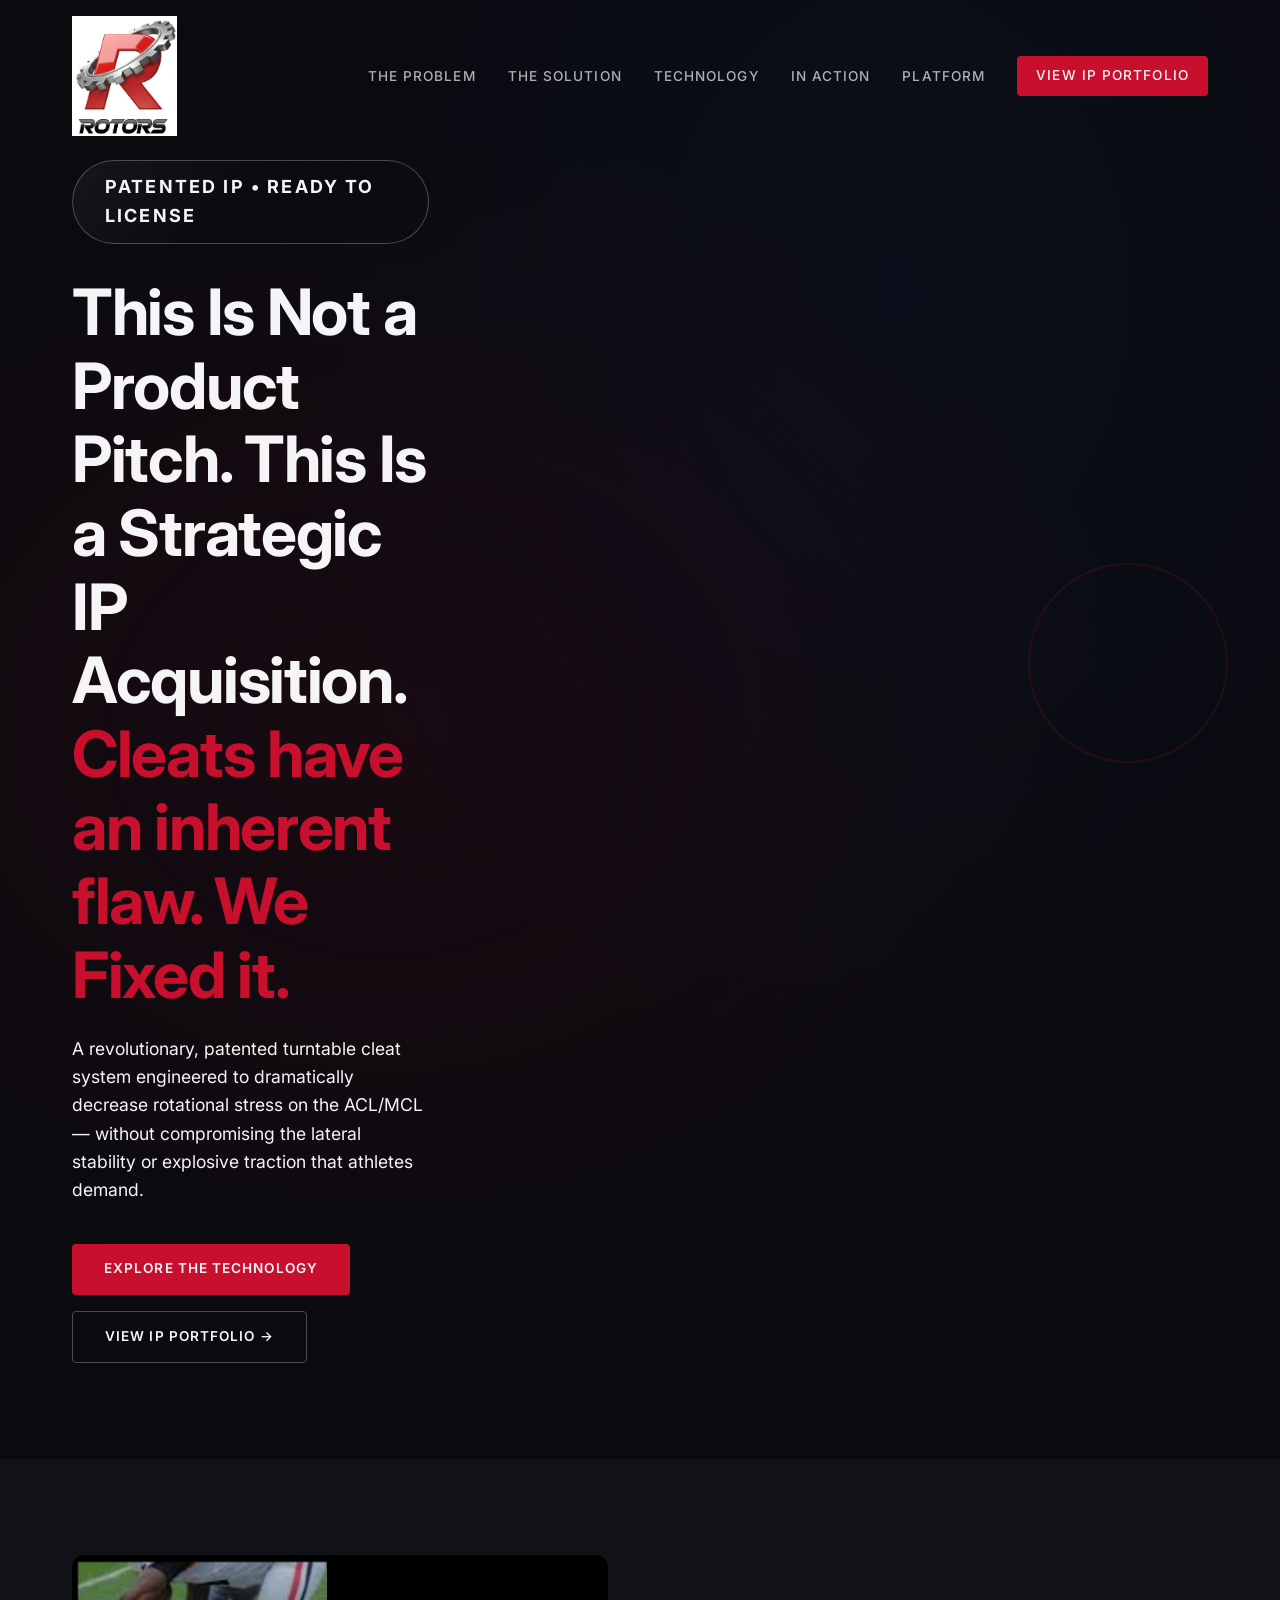
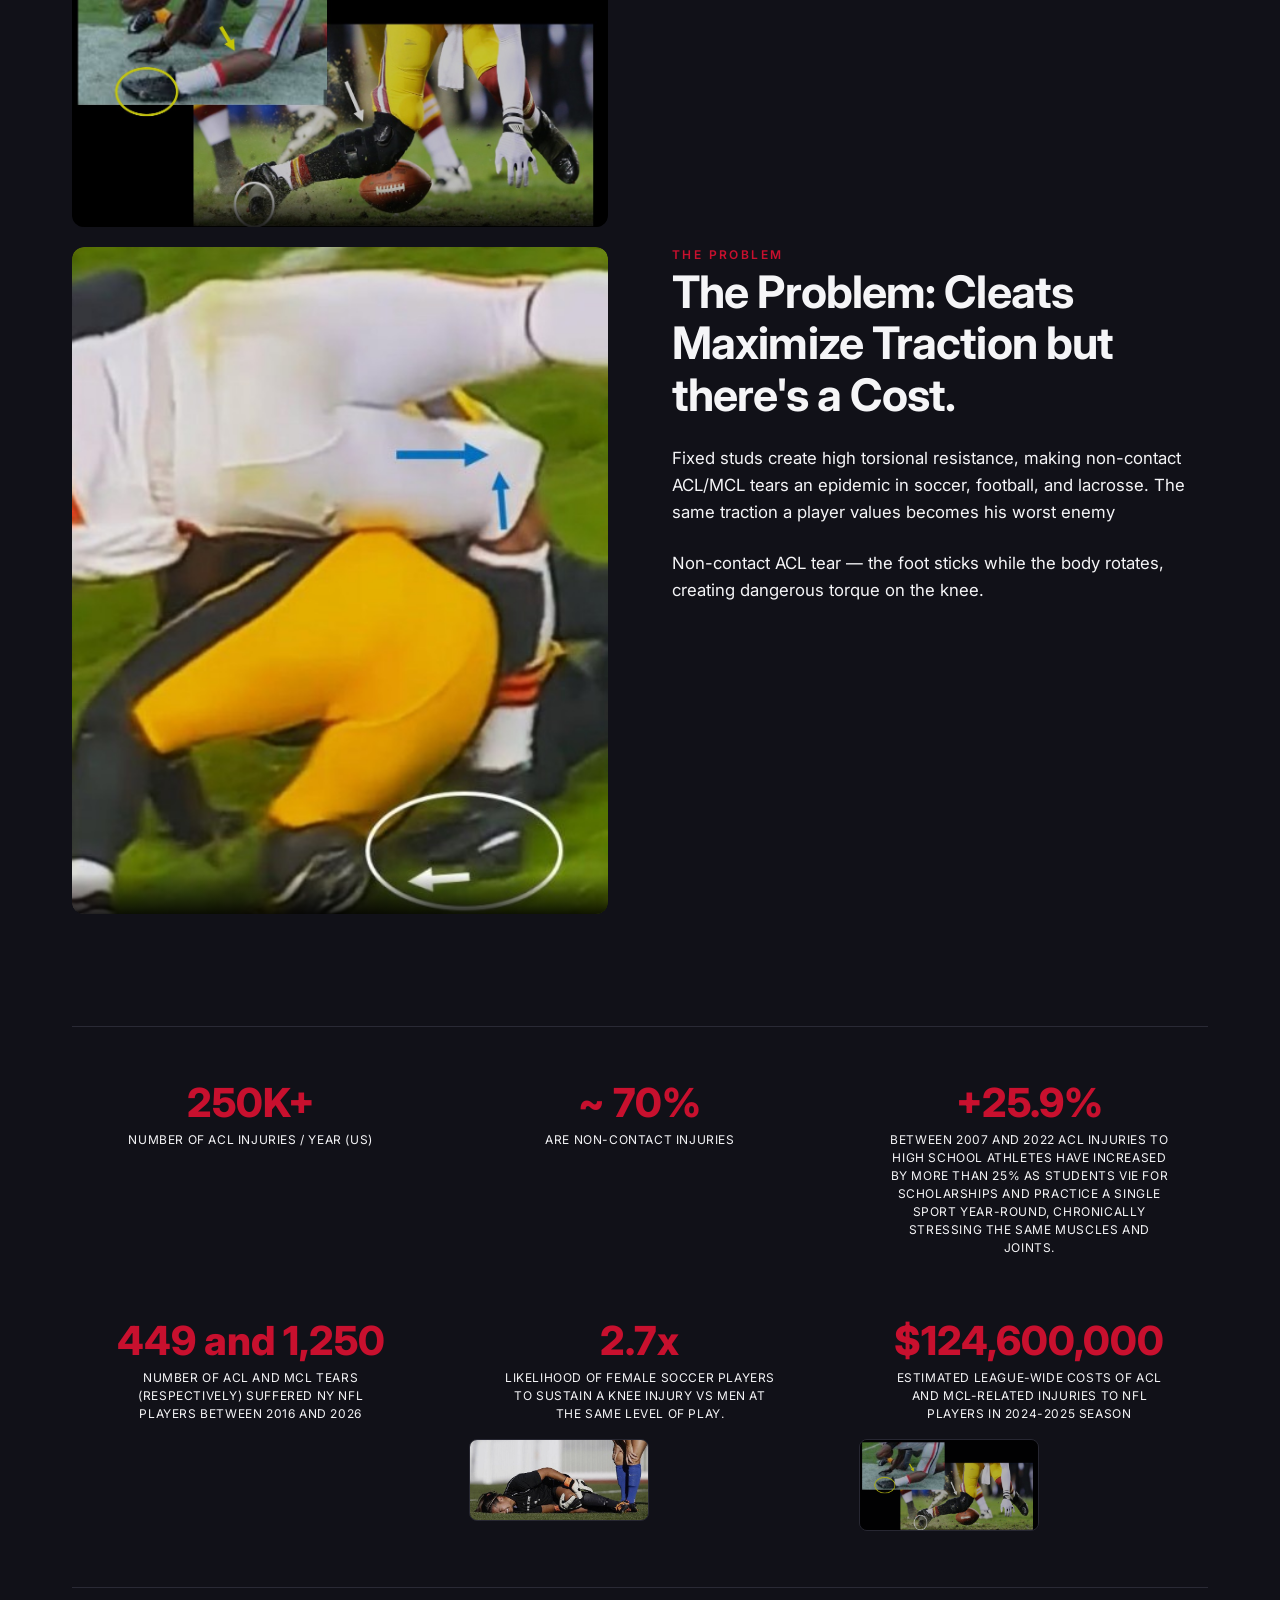
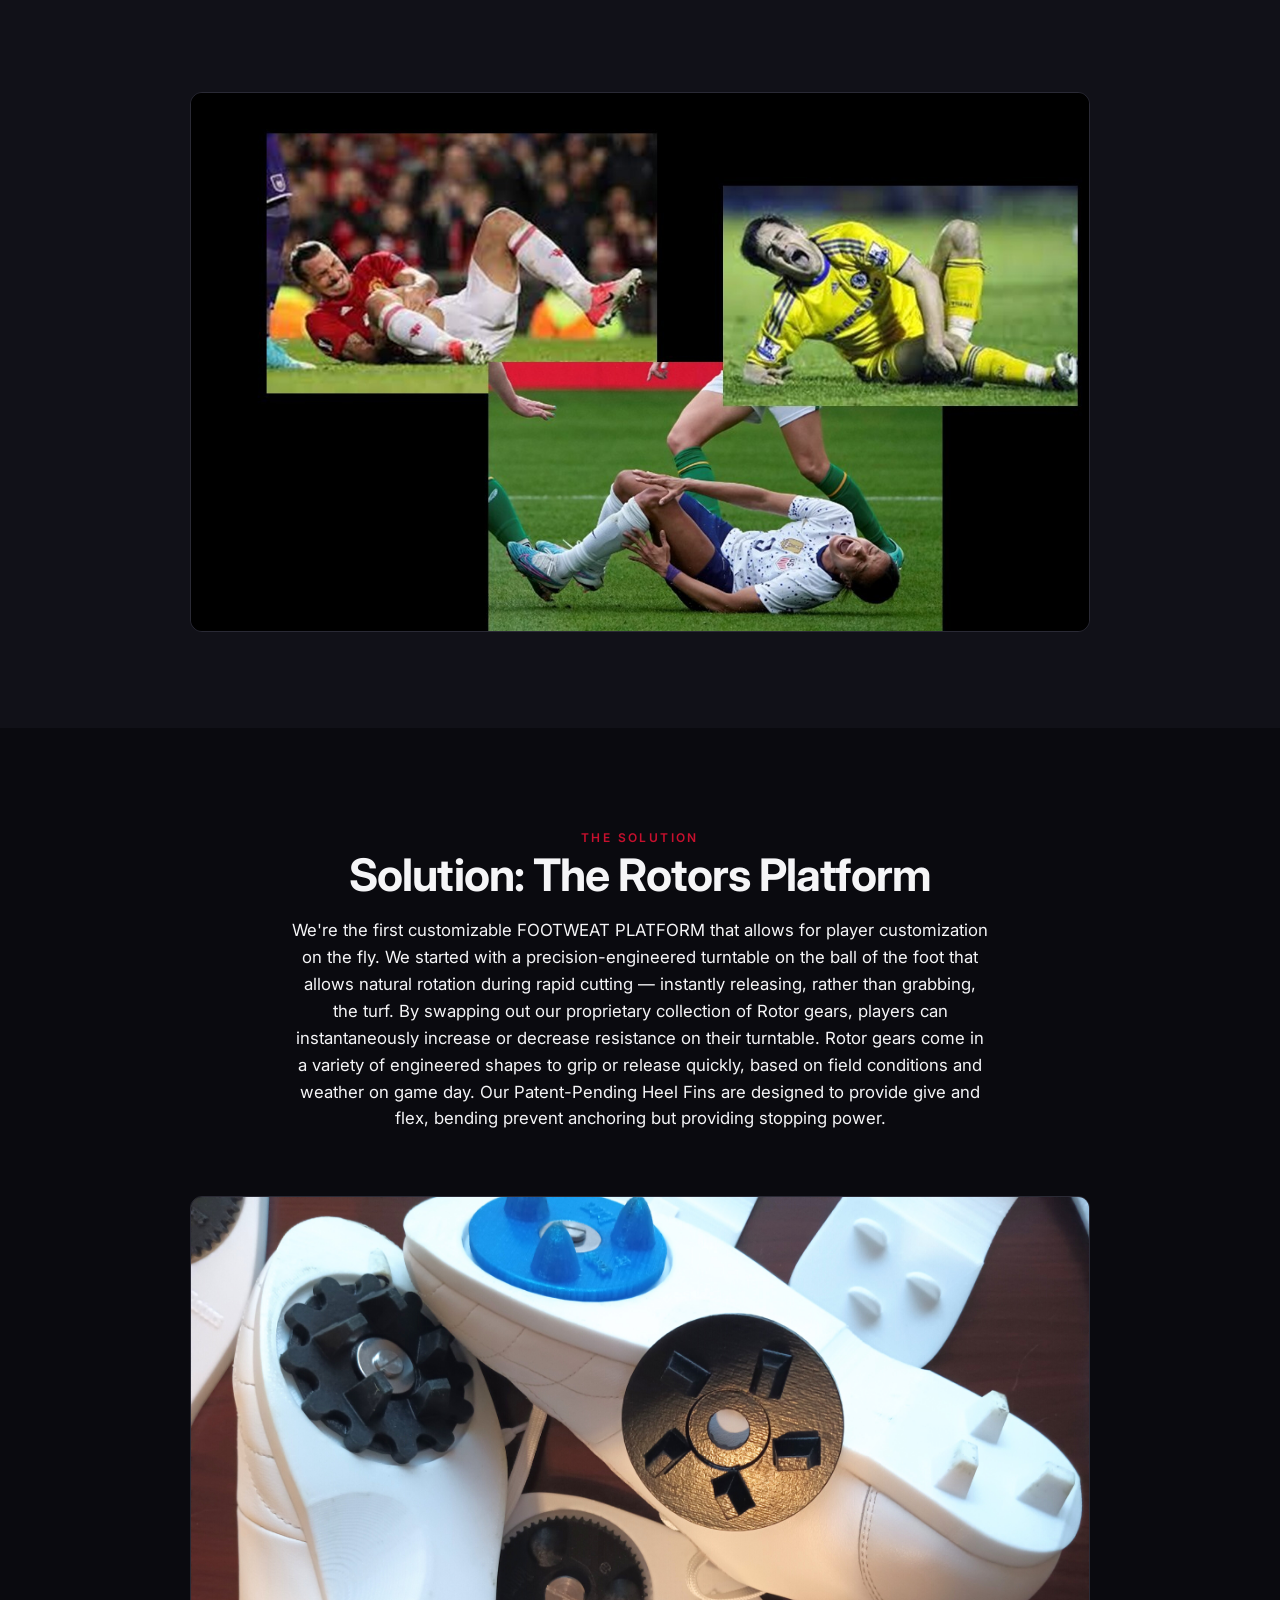
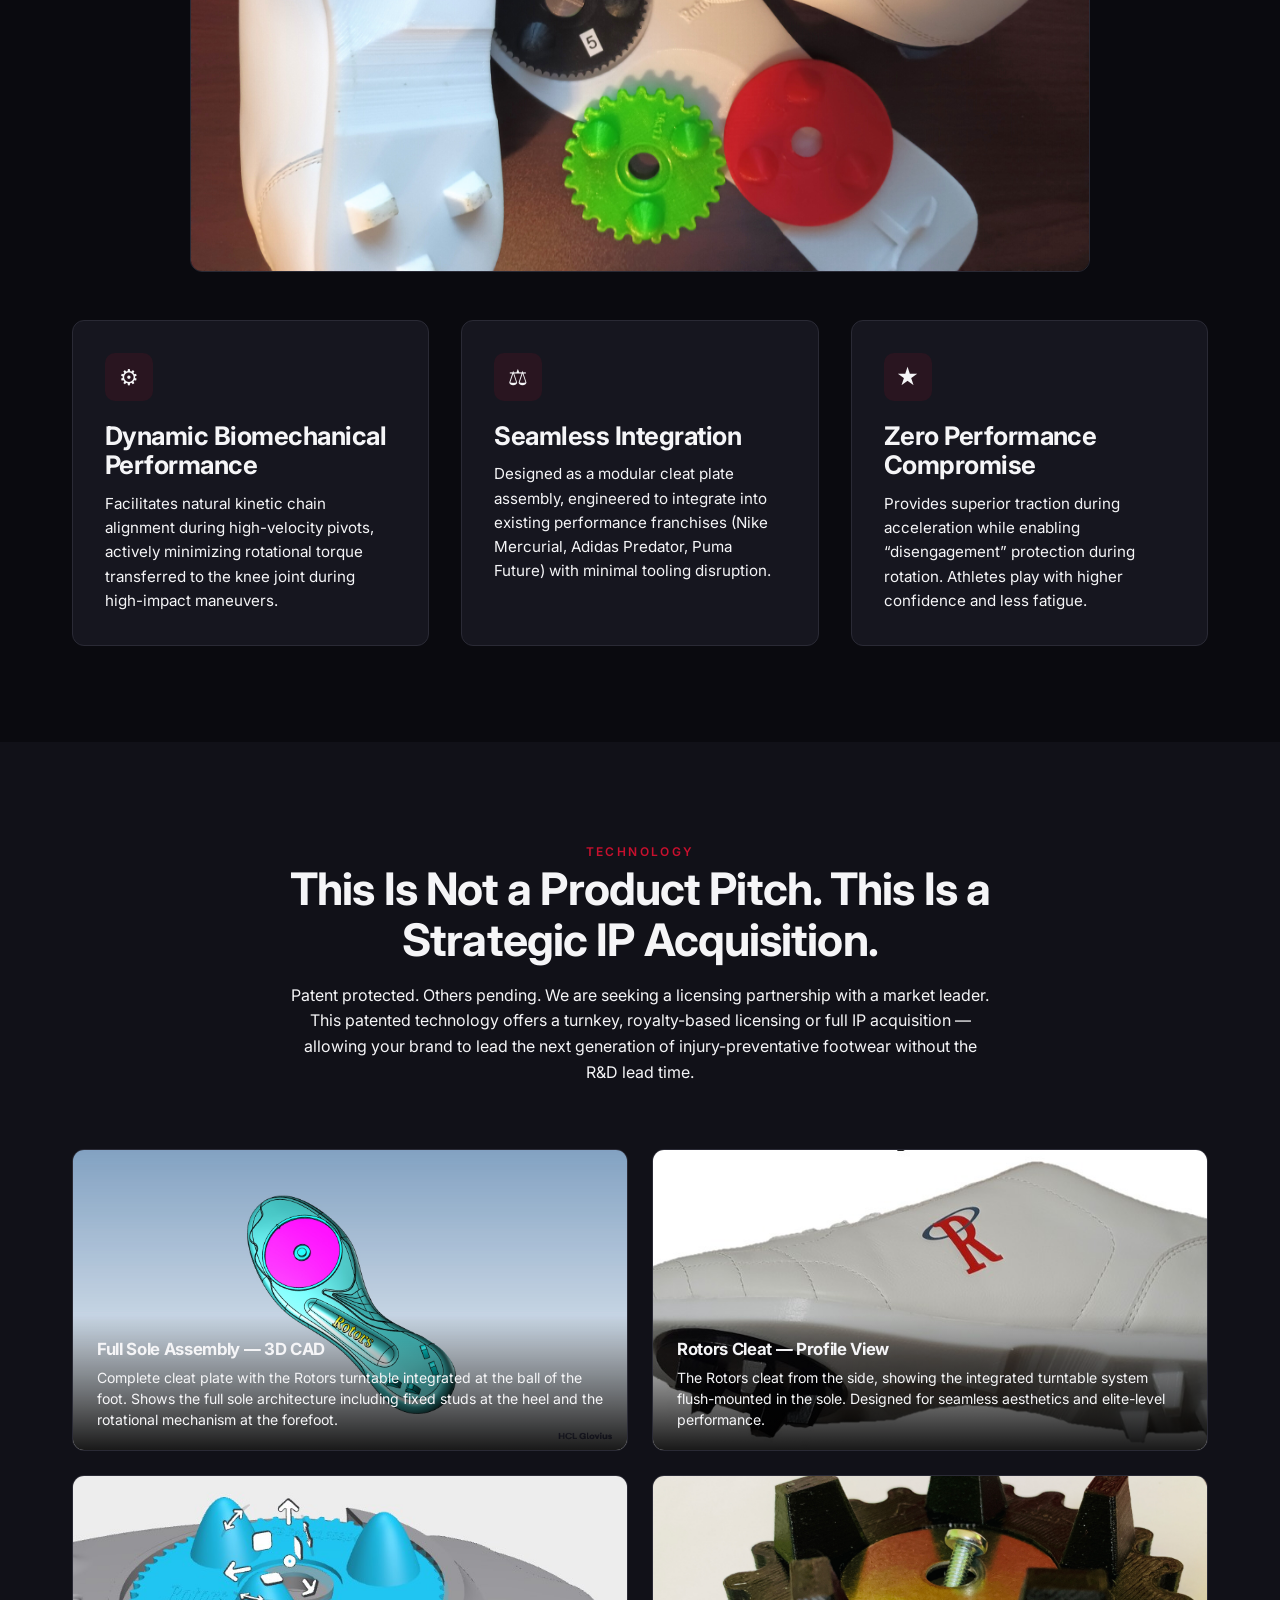
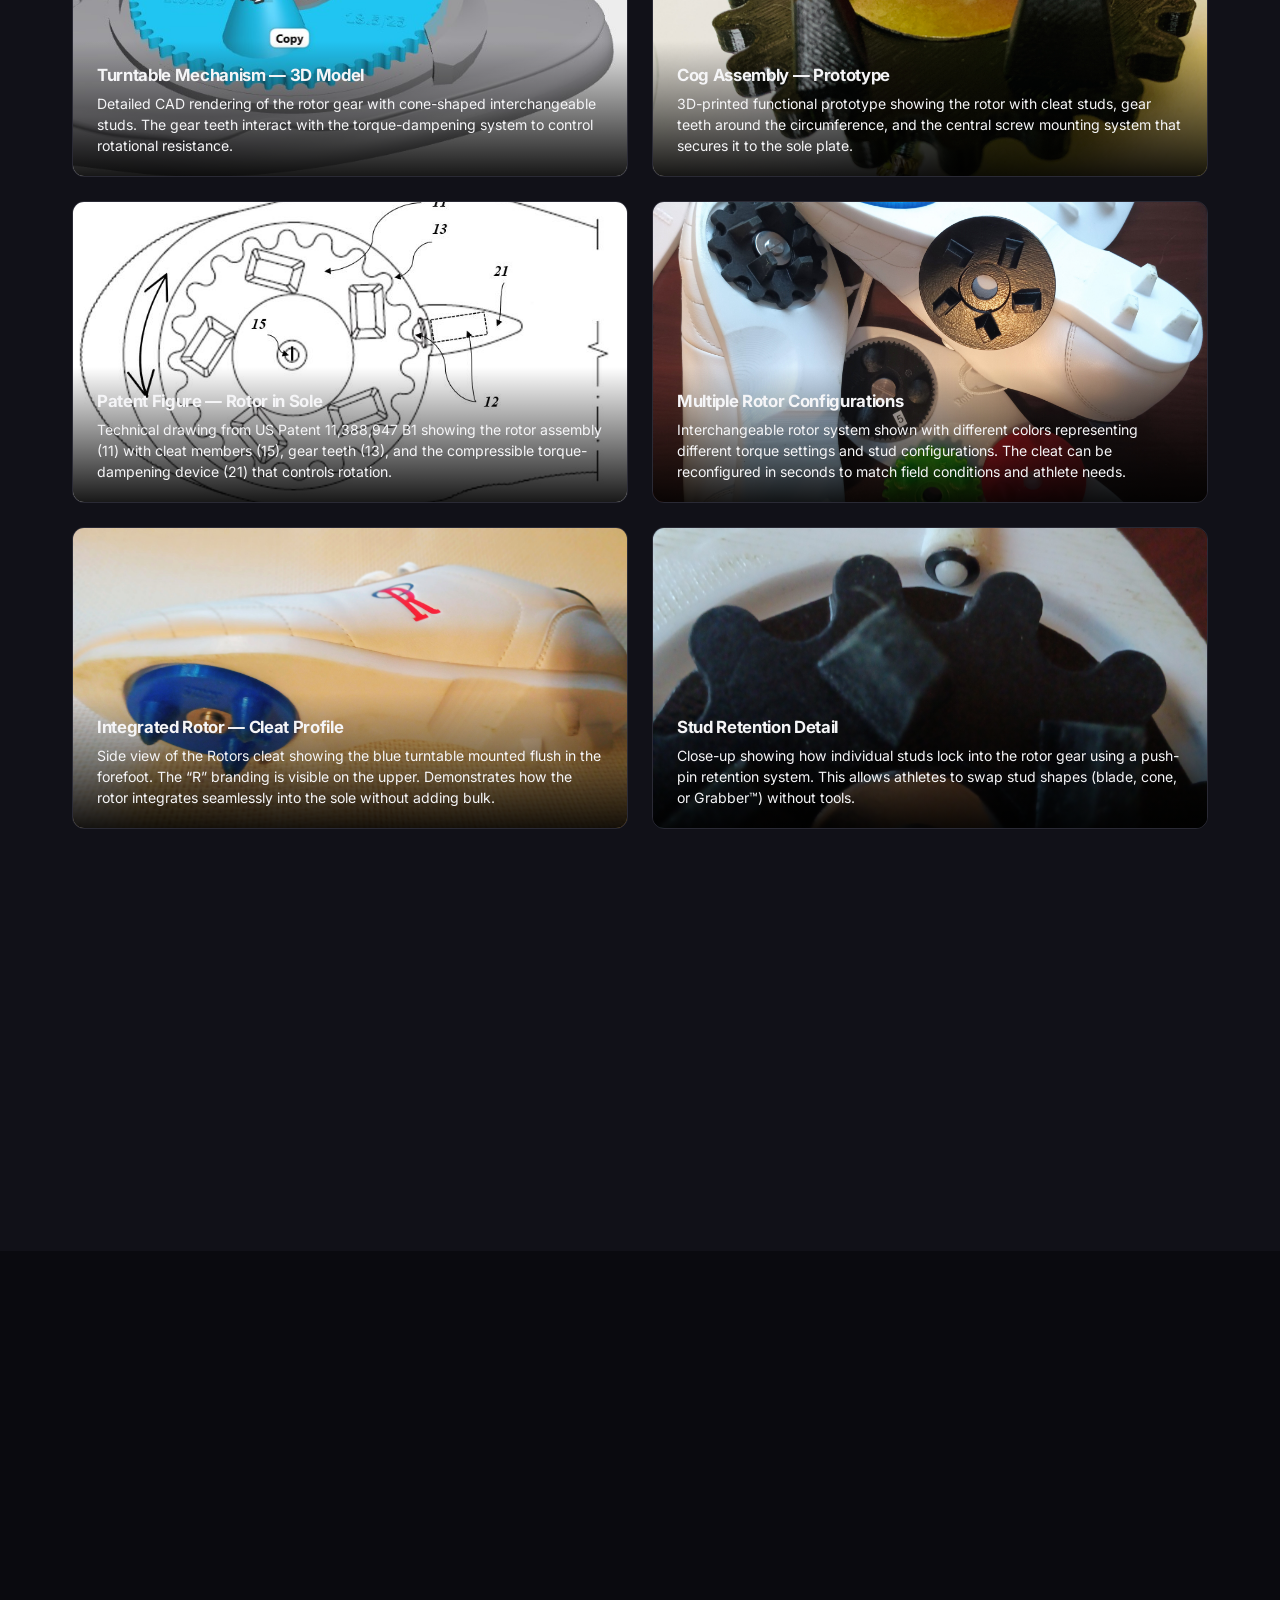
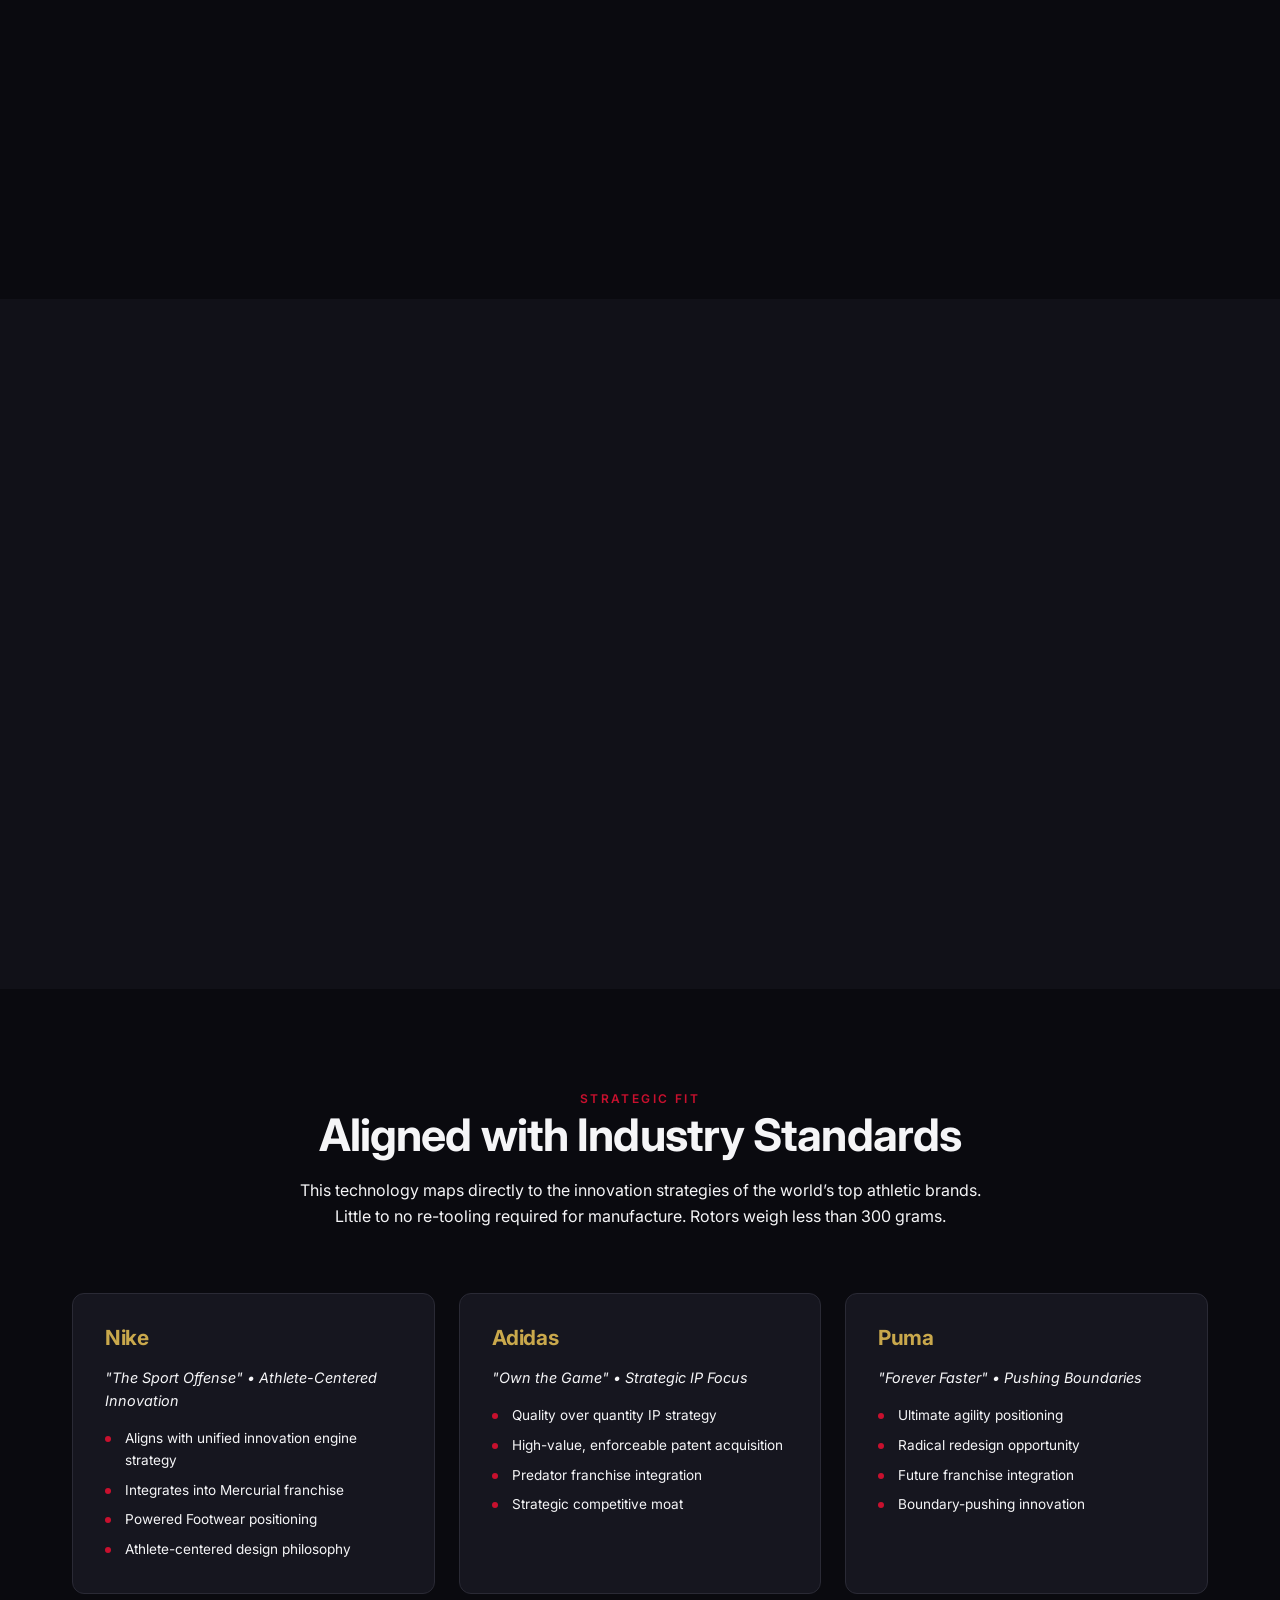
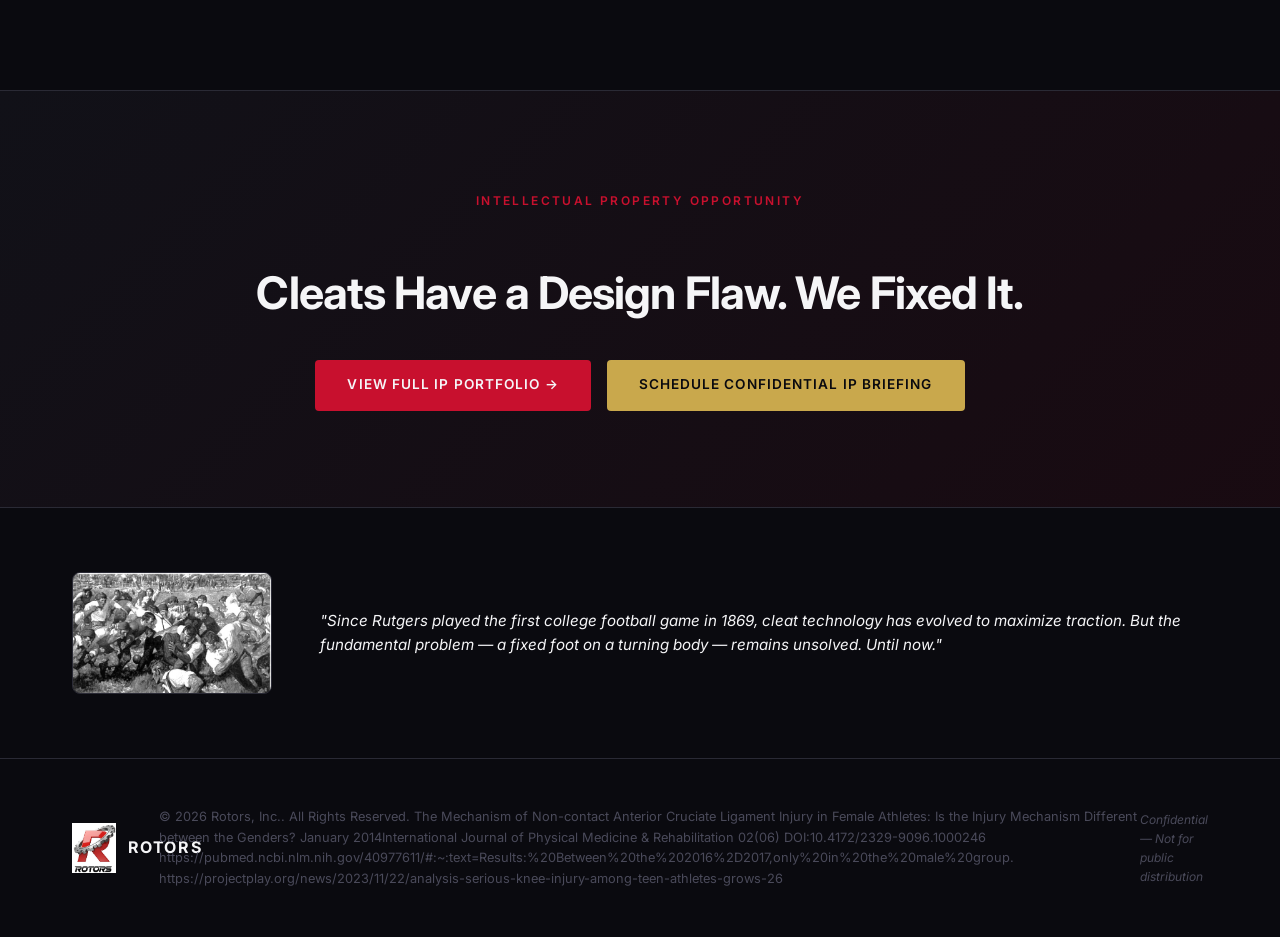
==== commit dd2dd5a4: "Enlarge hero video and separate CTA headlines with spacer - Double hero video column width (1fr 1fr " ====
--- a/index.html
+++ b/index.html
@@ -8,7 +8,7 @@
   <link rel="icon" type="image/x-icon" href="favicon.ico">
   <link rel="apple-touch-icon" sizes="180x180" href="apple-touch-icon.png">
   <link rel="icon" type="image/png" sizes="192x192" href="icon-192.png">
-  <link rel="stylesheet" href="css/style.css?v=8">
+  <link rel="stylesheet" href="css/style.css?v=9">
   <link rel="preconnect" href="https://fonts.googleapis.com">
   <link href="https://fonts.googleapis.com/css2?family=Inter:wght@400;500;600;700;800&display=swap" rel="stylesheet">
   <script src="https://identity.netlify.com/v1/netlify-identity-widget.js"></script>
@@ -448,7 +448,9 @@
   <section class="cta-section" id="contact">
     <div class="container fade-in">
       <span class="section-label">Intellectual Property Opportunity</span>
-      <h2>This Is Not a Product Pitch.<br>This Is a Strategic IP Acquisition.</h2>
+      <h2>This Is Not a Product Pitch.</h2>
+      <div class="headline-spacer"></div>
+      <h2>Cleats Have a Design Flaw. We Fixed It.</h2>
       <p>We are seeking a licensing partnership with a market leader. This patented technology offers a turnkey, royalty-based licensing or full IP acquisition &mdash; allowing your brand to lead the next generation of injury-preventative footwear without the R&amp;D lead time.</p>
       <div class="btn-group">
         <a href="ip.html" class="btn btn-primary">View Full IP Portfolio &rarr;</a>
--- a/css/style.css
+++ b/css/style.css
@@ -233,7 +233,7 @@
 
 .hero .container {
   display: grid;
-  grid-template-columns: 1fr 1fr;
+  grid-template-columns: 1fr 2fr;
   gap: 4rem;
   align-items: center;
 }
@@ -1099,6 +1099,10 @@
   margin-bottom: 1rem;
 }
 
+.headline-spacer {
+  height: 2.5rem;
+}
+
 .cta-section p {
   color: var(--gray-300);
   max-width: 600px;
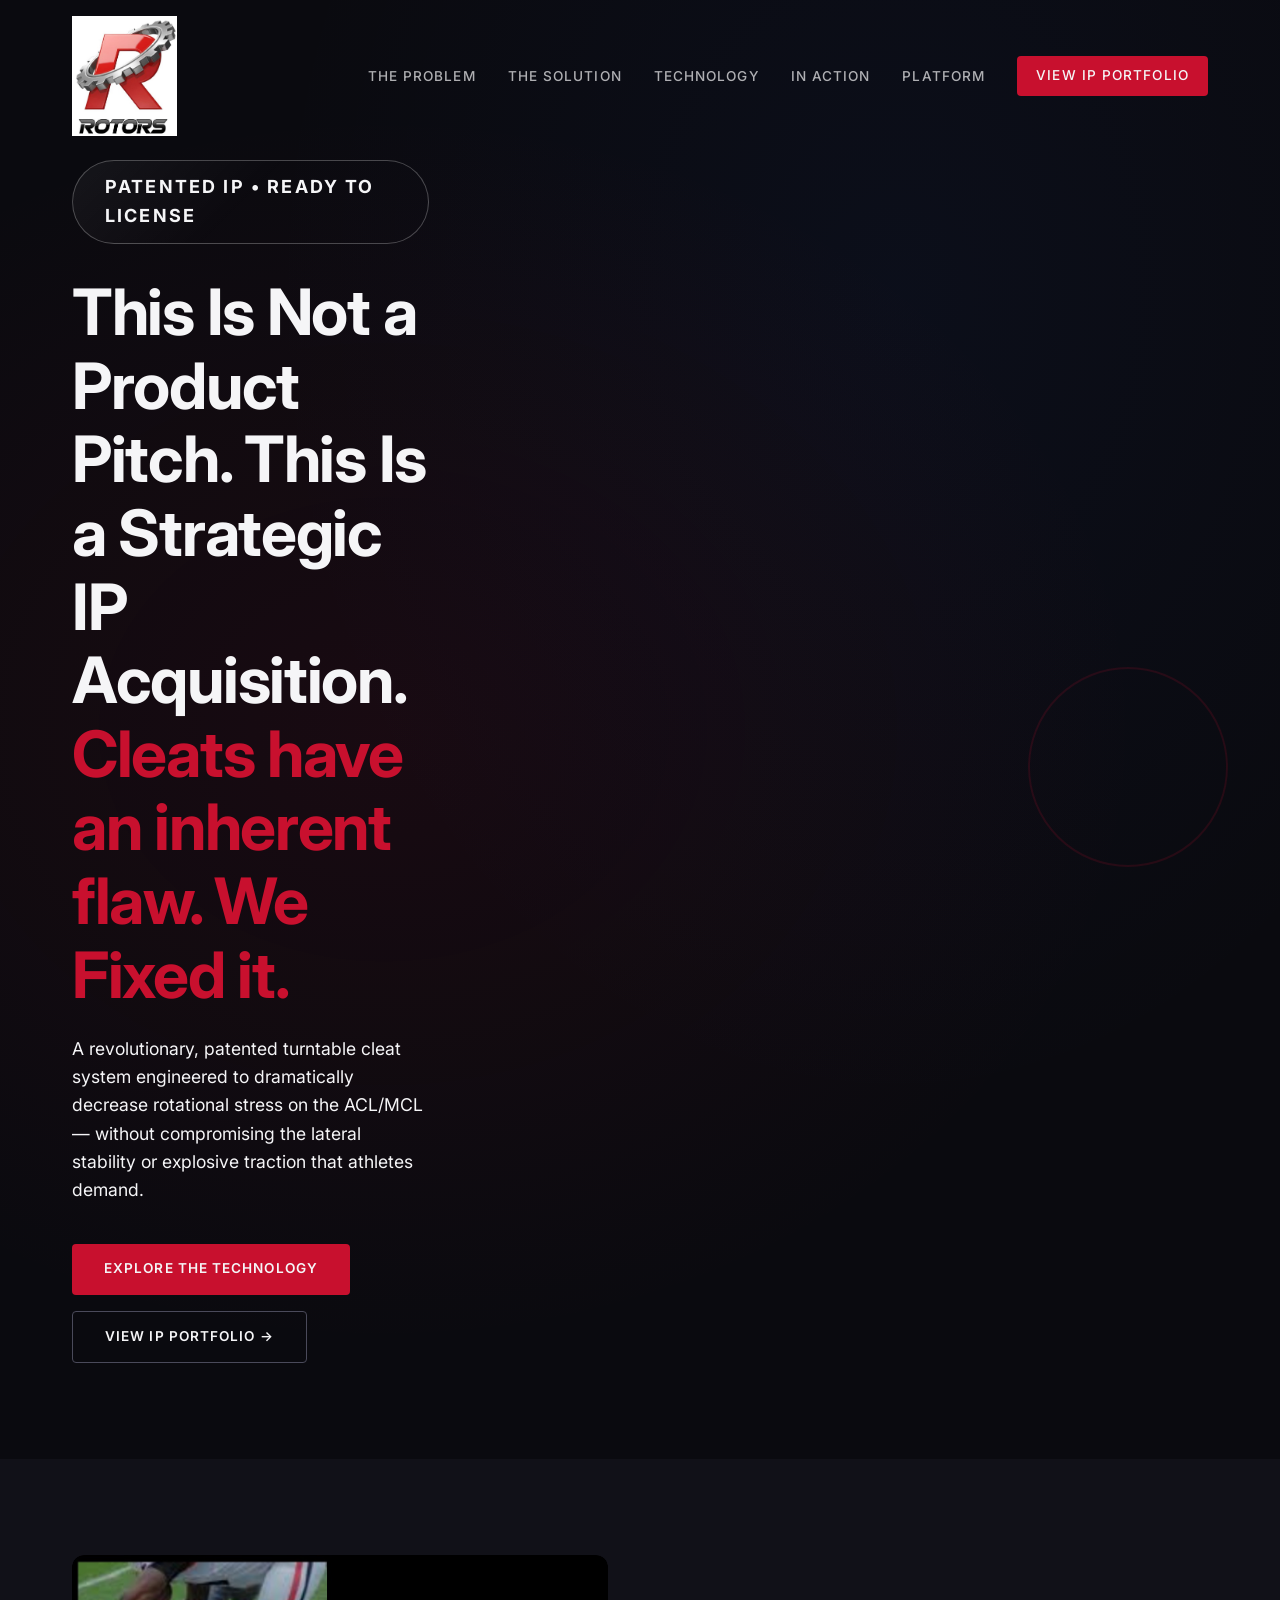
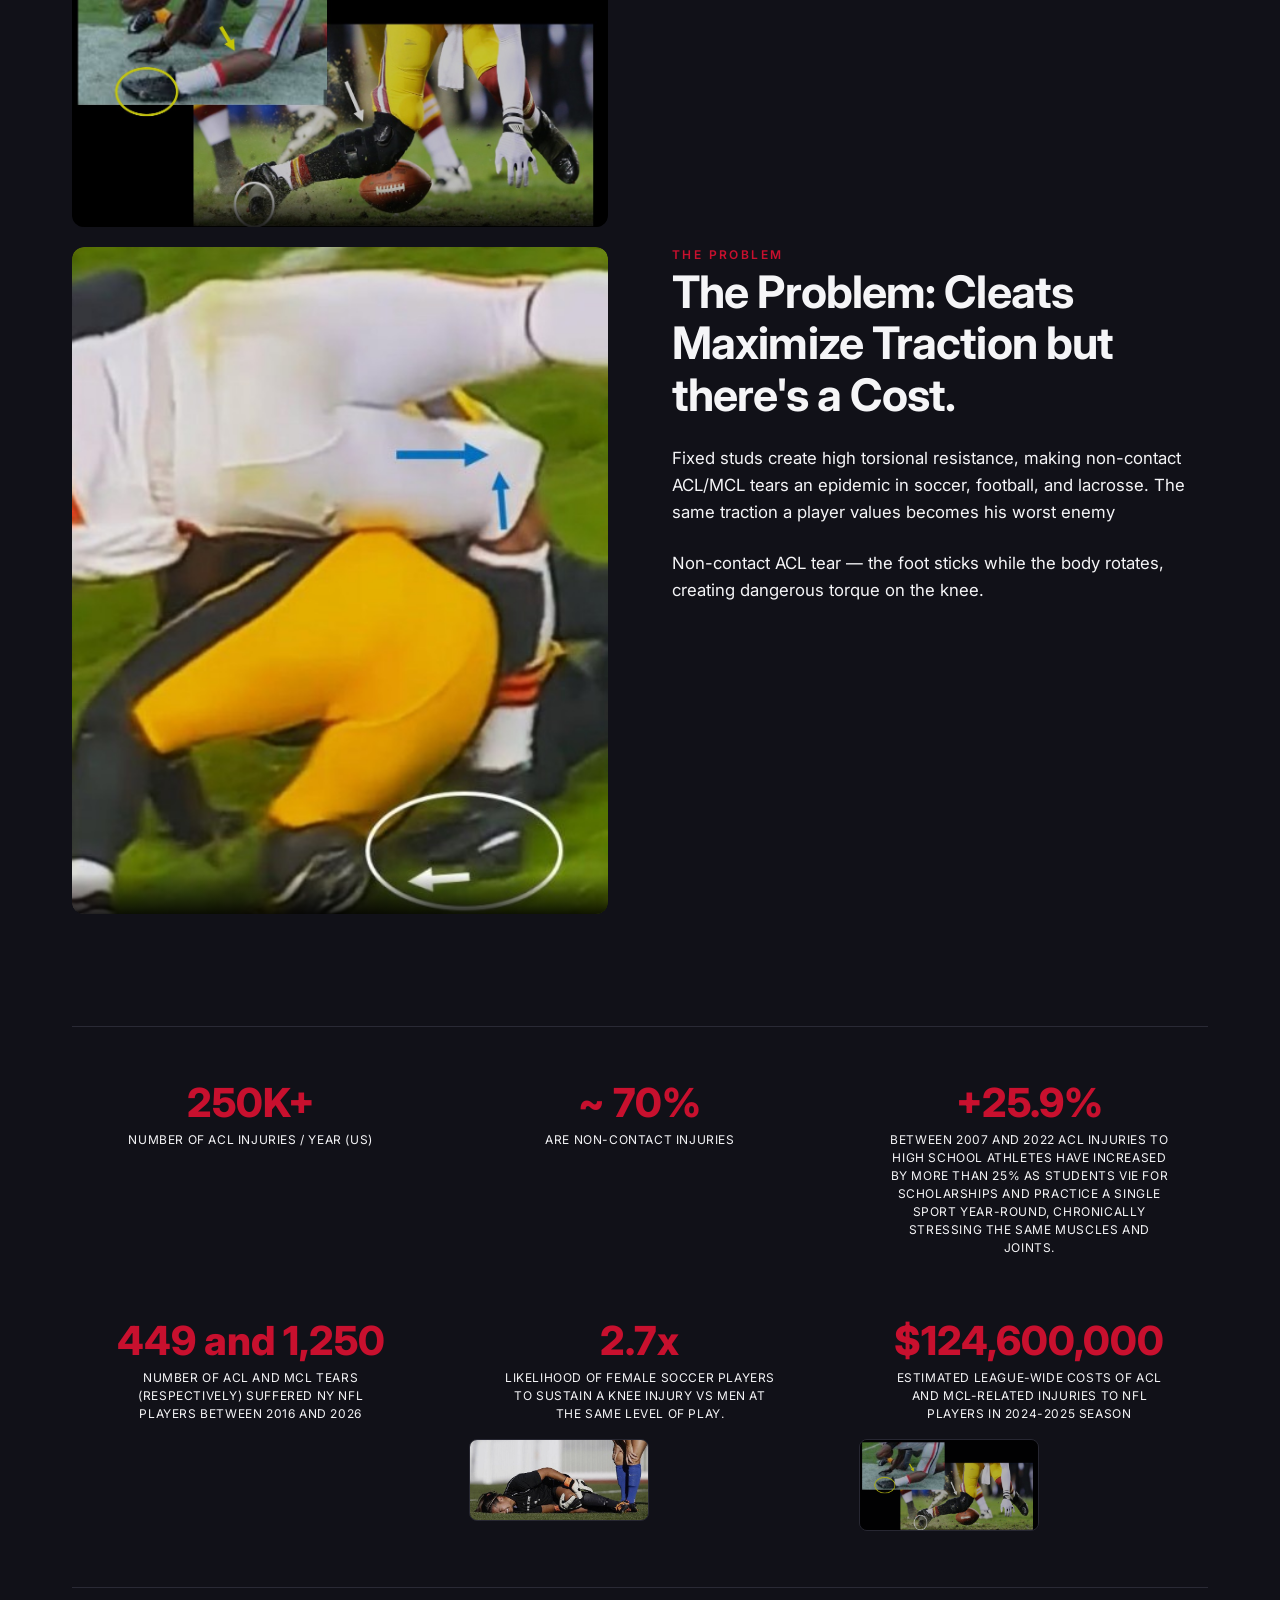
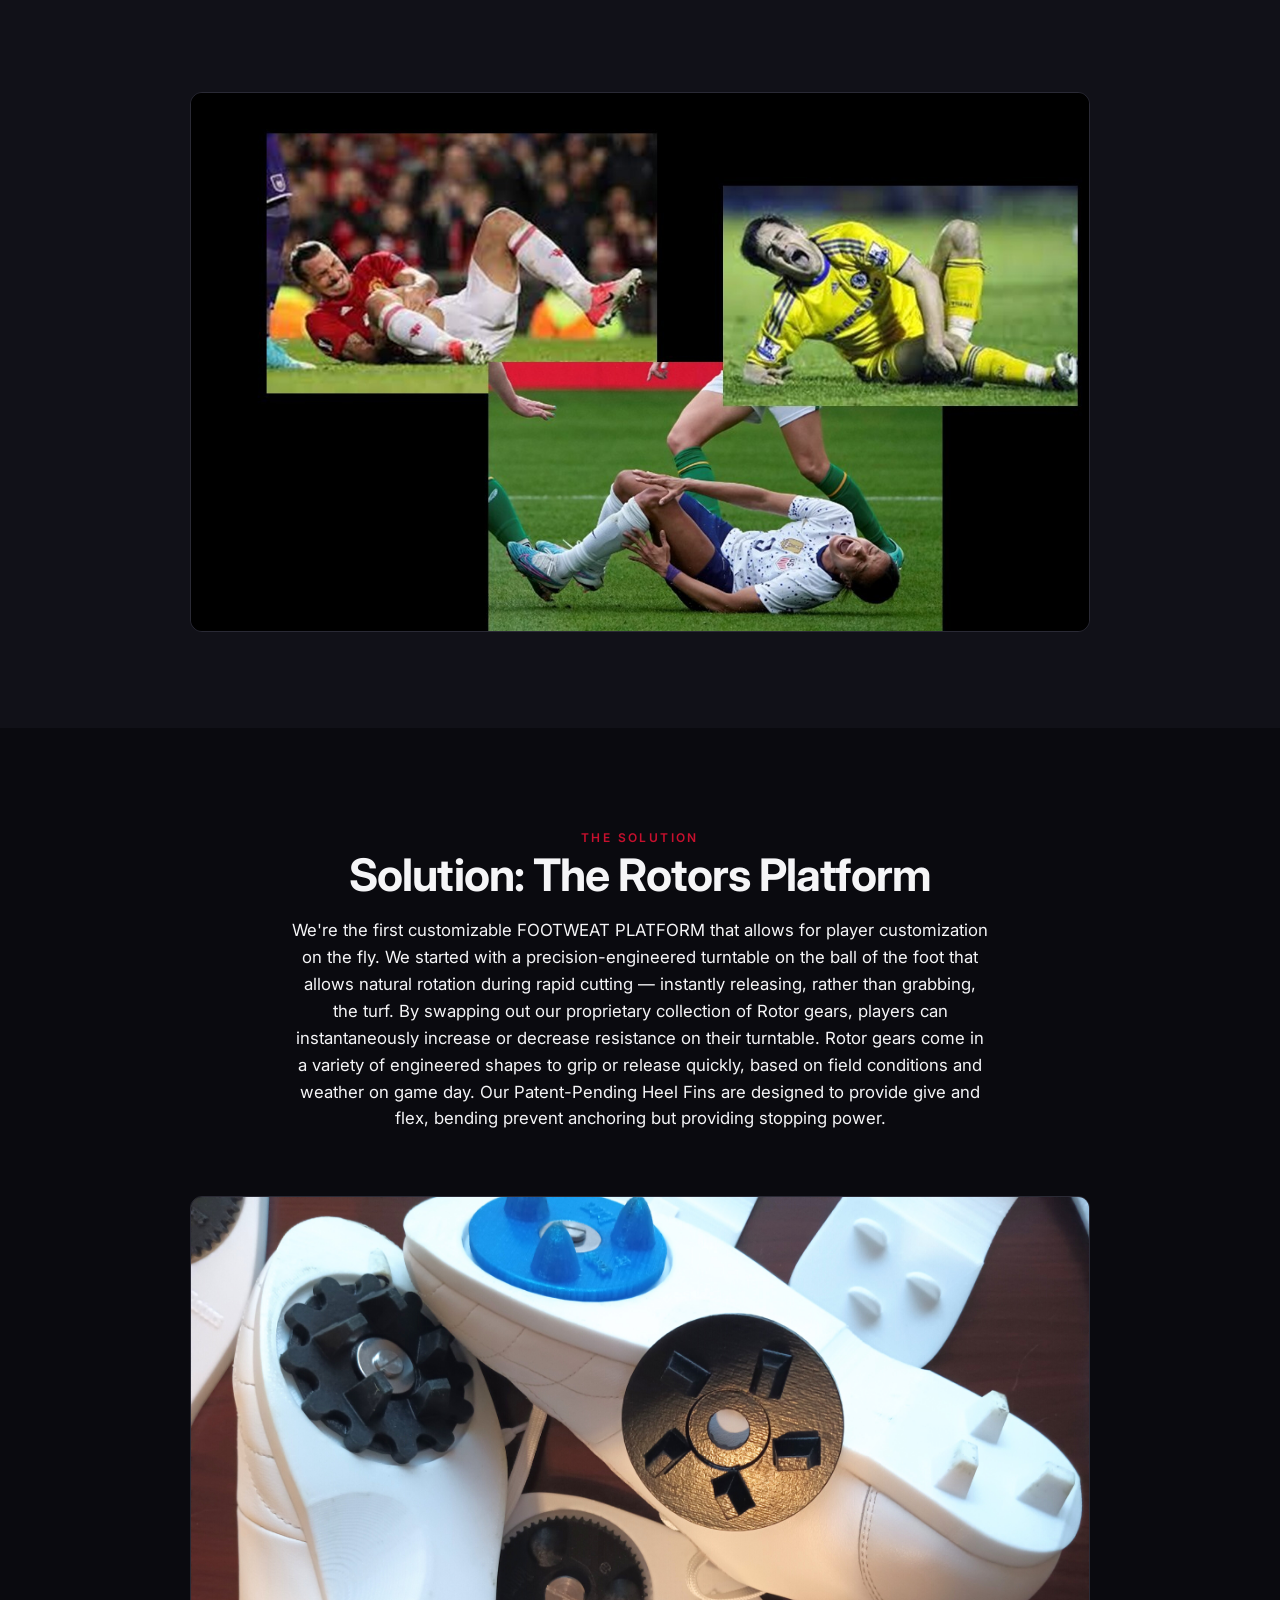
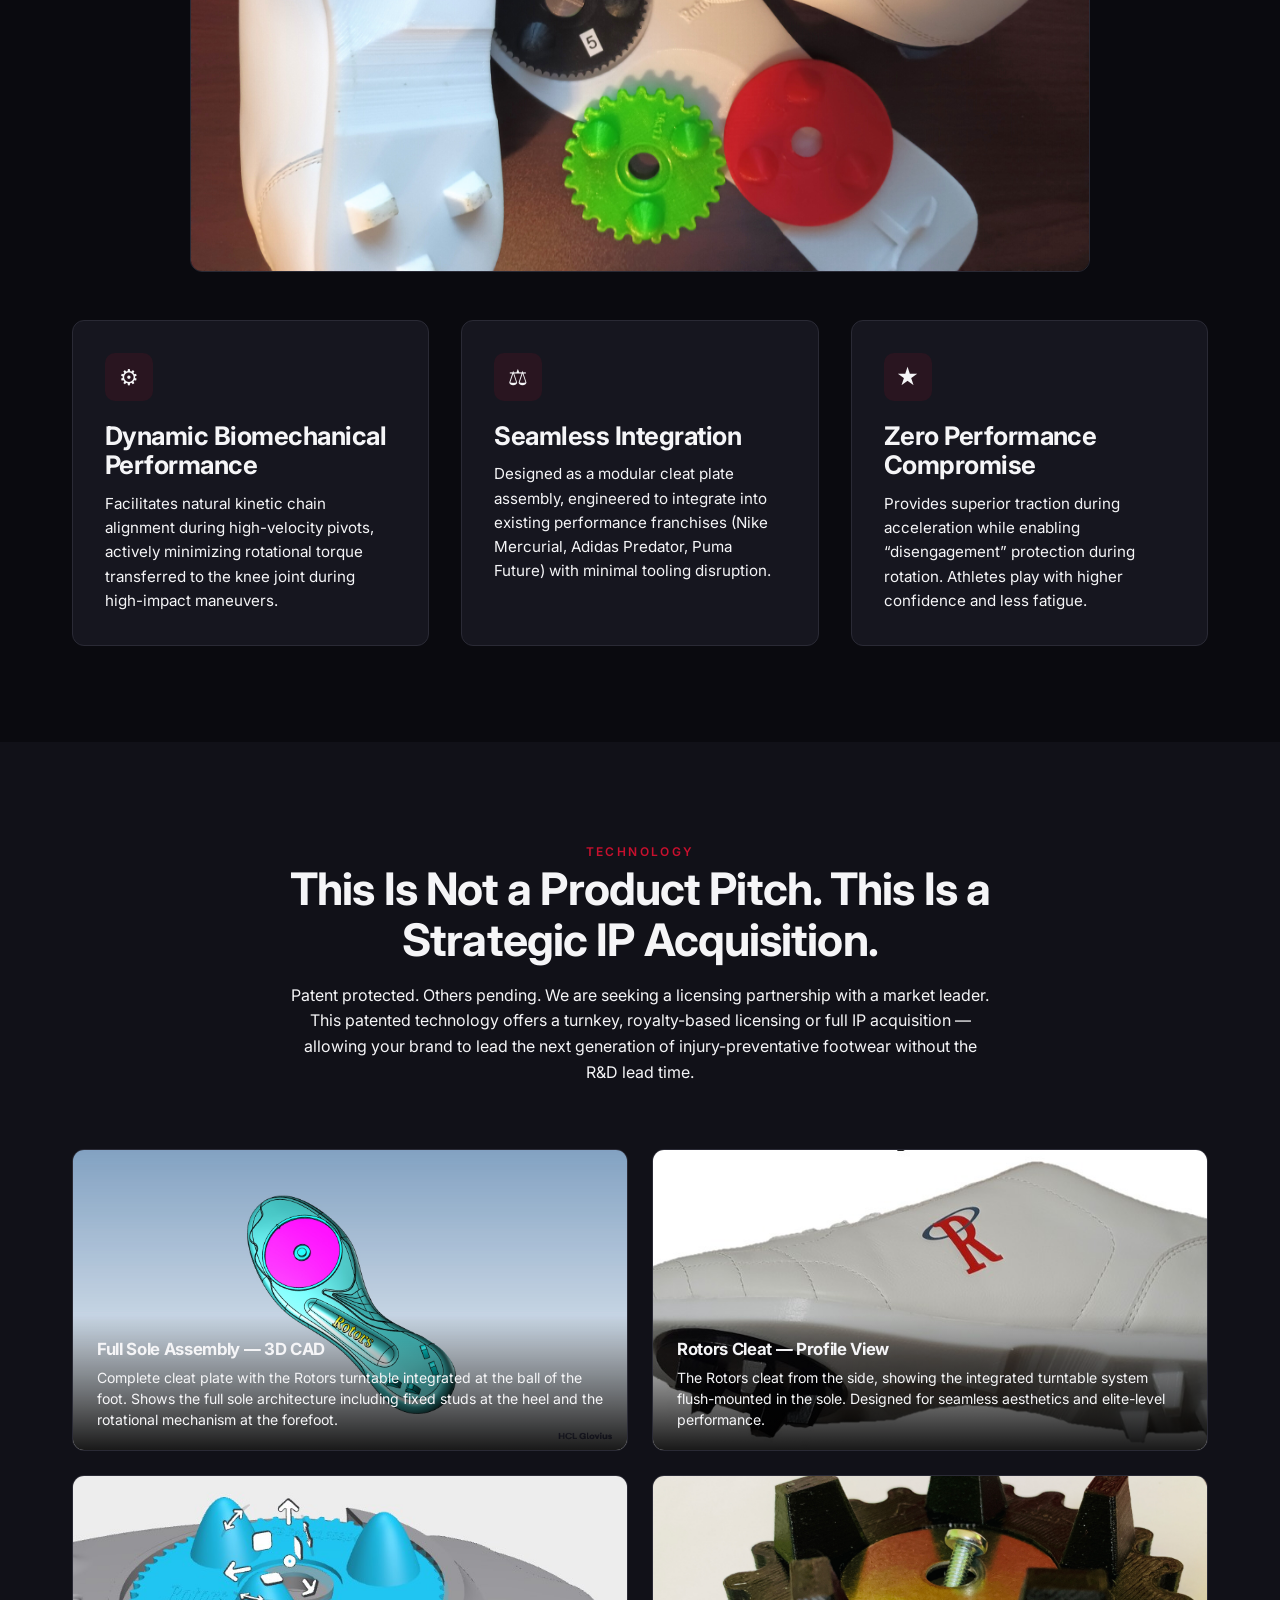
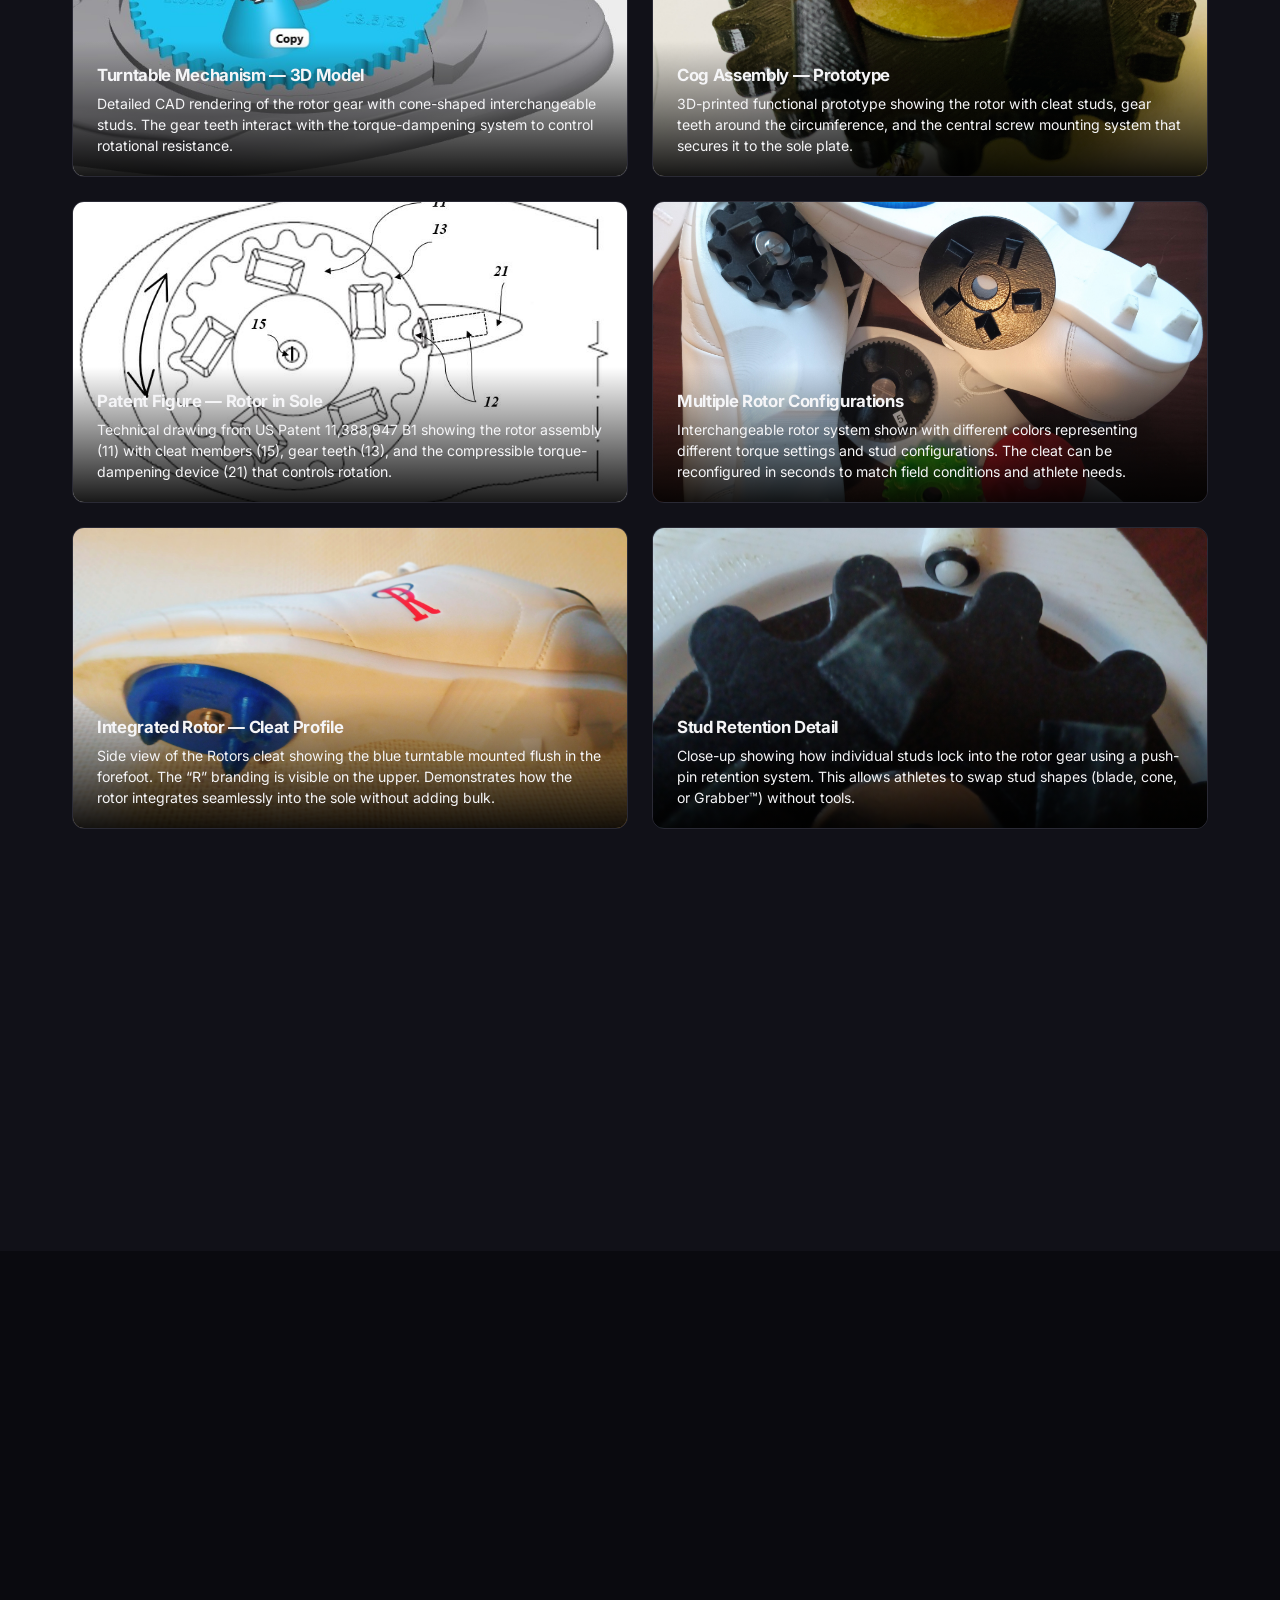
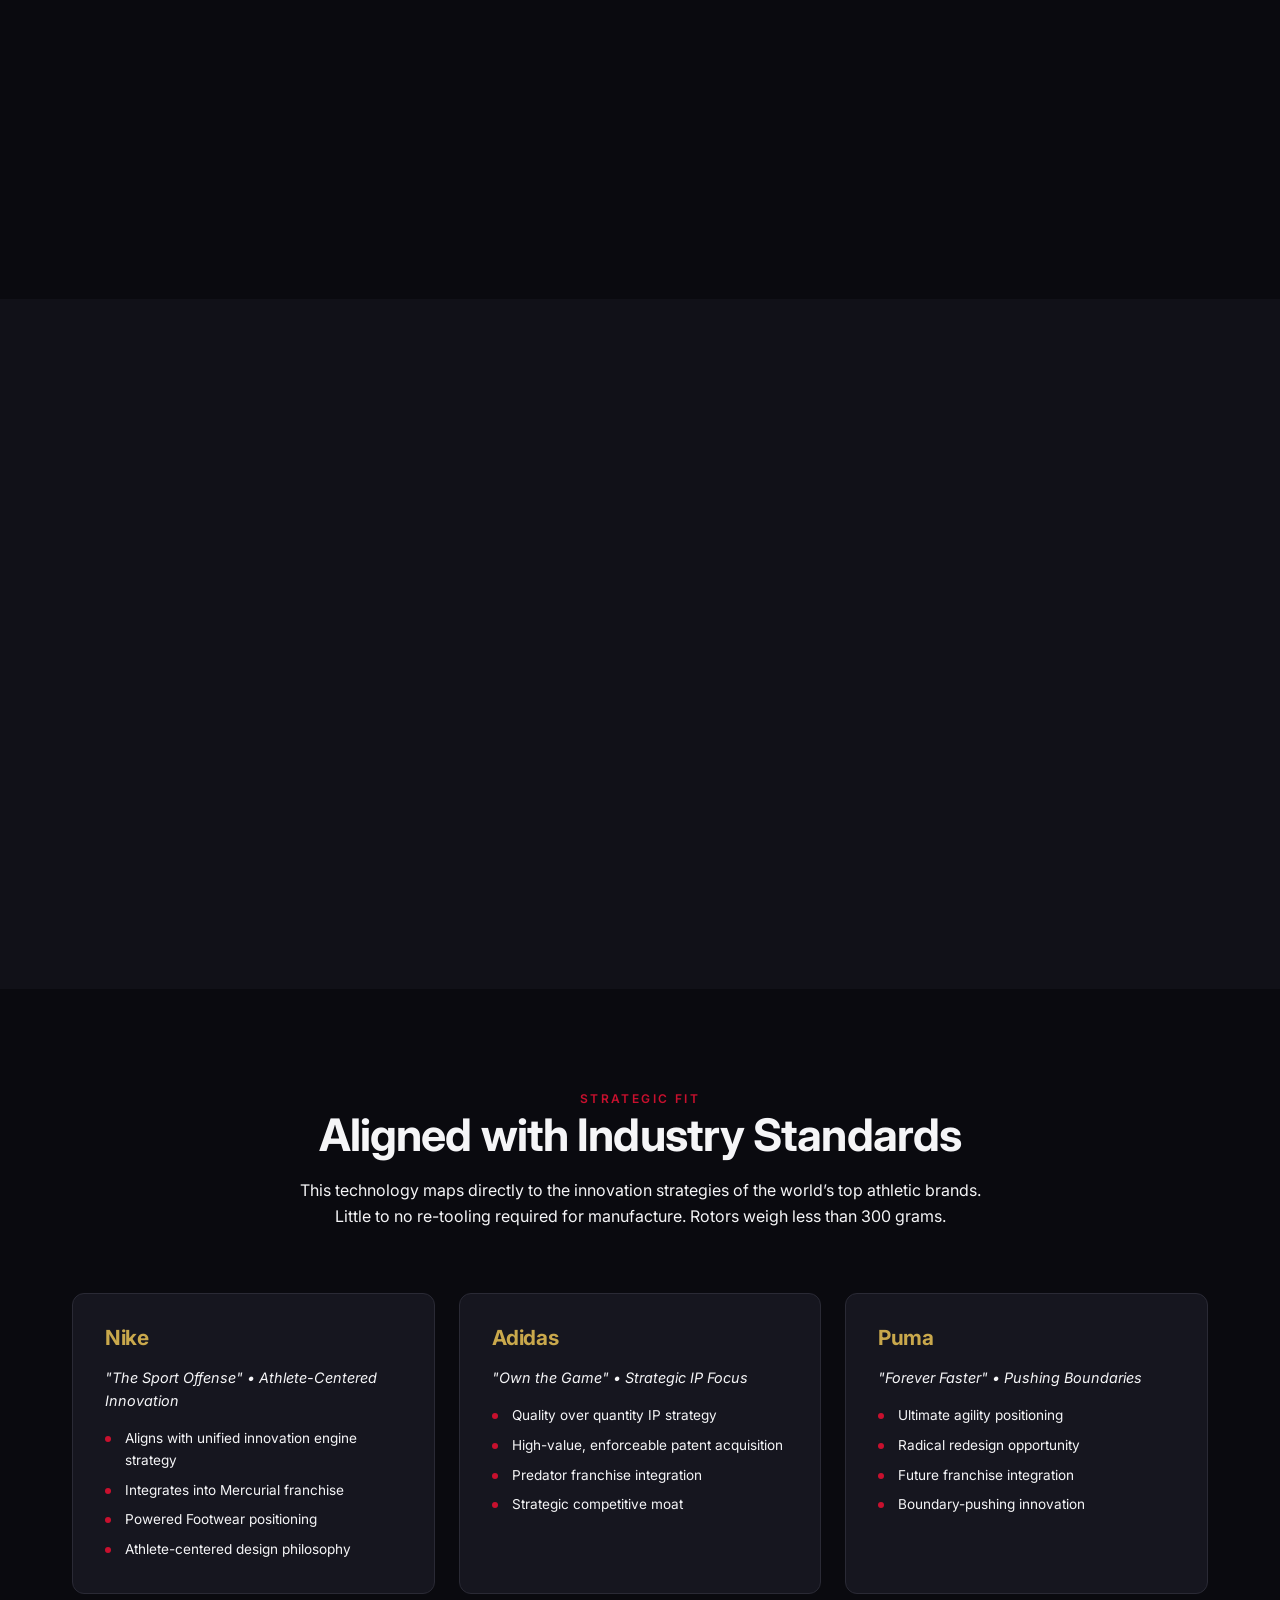
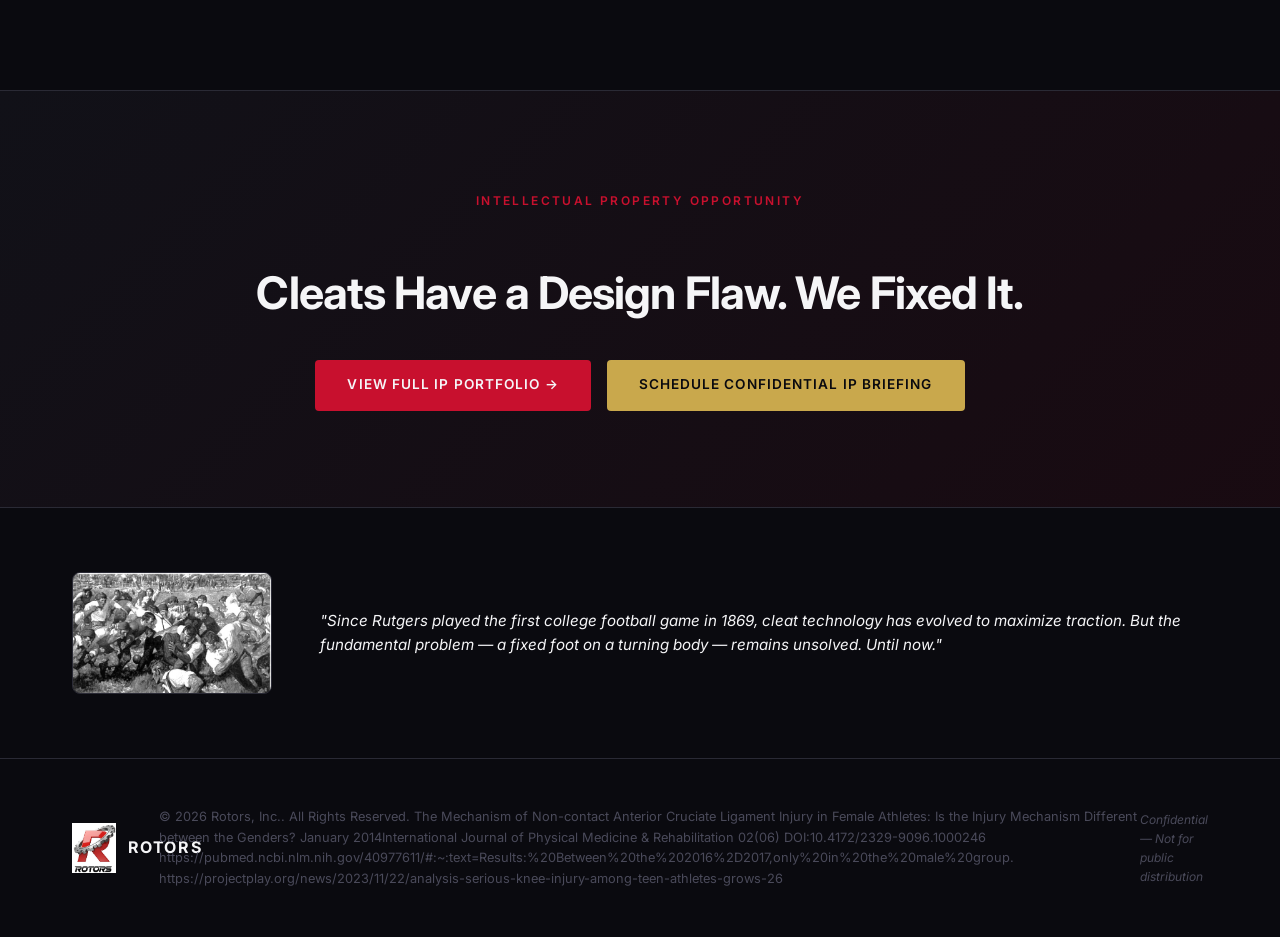
==== commit b3e05202: "Fix hero video for 9:16 portrait aspect ratio - Constrain video by max-height (85vh) instead of widt" ====
--- a/index.html
+++ b/index.html
@@ -8,7 +8,7 @@
   <link rel="icon" type="image/x-icon" href="favicon.ico">
   <link rel="apple-touch-icon" sizes="180x180" href="apple-touch-icon.png">
   <link rel="icon" type="image/png" sizes="192x192" href="icon-192.png">
-  <link rel="stylesheet" href="css/style.css?v=9">
+  <link rel="stylesheet" href="css/style.css?v=10">
   <link rel="preconnect" href="https://fonts.googleapis.com">
   <link href="https://fonts.googleapis.com/css2?family=Inter:wght@400;500;600;700;800&display=swap" rel="stylesheet">
   <script src="https://identity.netlify.com/v1/netlify-identity-widget.js"></script>
@@ -59,7 +59,7 @@
         </div>
       </div>
       <div class="hero-image fade-in">
-        <video id="heroVideo" muted autoplay loop playsinline style="display:none; width:100%; border-radius:12px; filter:drop-shadow(0 20px 60px rgba(200,16,46,0.15));">
+        <video id="heroVideo" muted autoplay loop playsinline style="display:none; max-height:85vh; width:auto; max-width:100%; border-radius:12px; filter:drop-shadow(0 20px 60px rgba(200,16,46,0.15));">
           Your browser does not support the video tag.
         </video>
         <div class="hero-video-placeholder" id="heroVideoPlaceholder">
--- a/css/style.css
+++ b/css/style.css
@@ -302,6 +302,8 @@
 .hero-image {
   position: relative;
   z-index: 1;
+  display: flex;
+  justify-content: center;
 }
 
 .hero-image img {
@@ -312,7 +314,7 @@
 
 .hero-video-placeholder {
   width: 100%;
-  aspect-ratio: 16 / 9;
+  aspect-ratio: 9 / 16;
   border-radius: 12px;
   border: 2px dashed var(--gray-700);
   background: var(--dark-card);
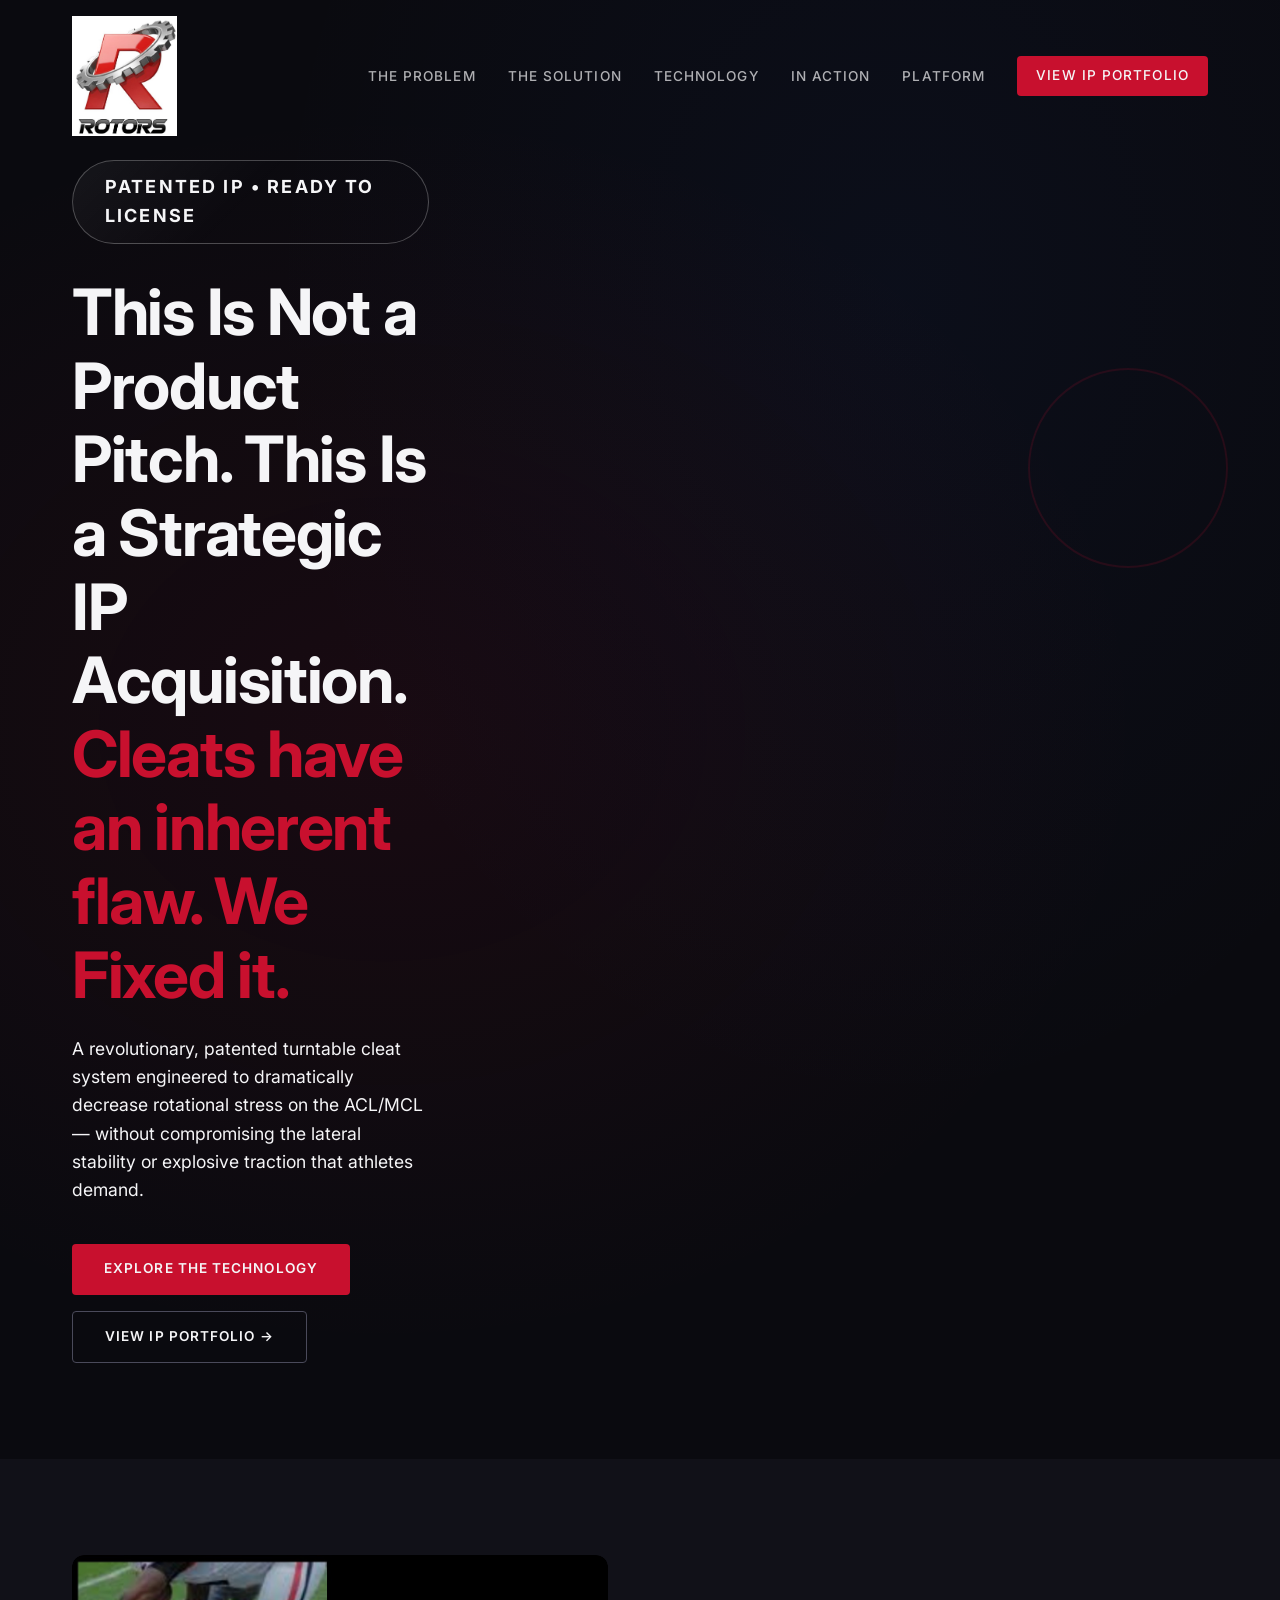
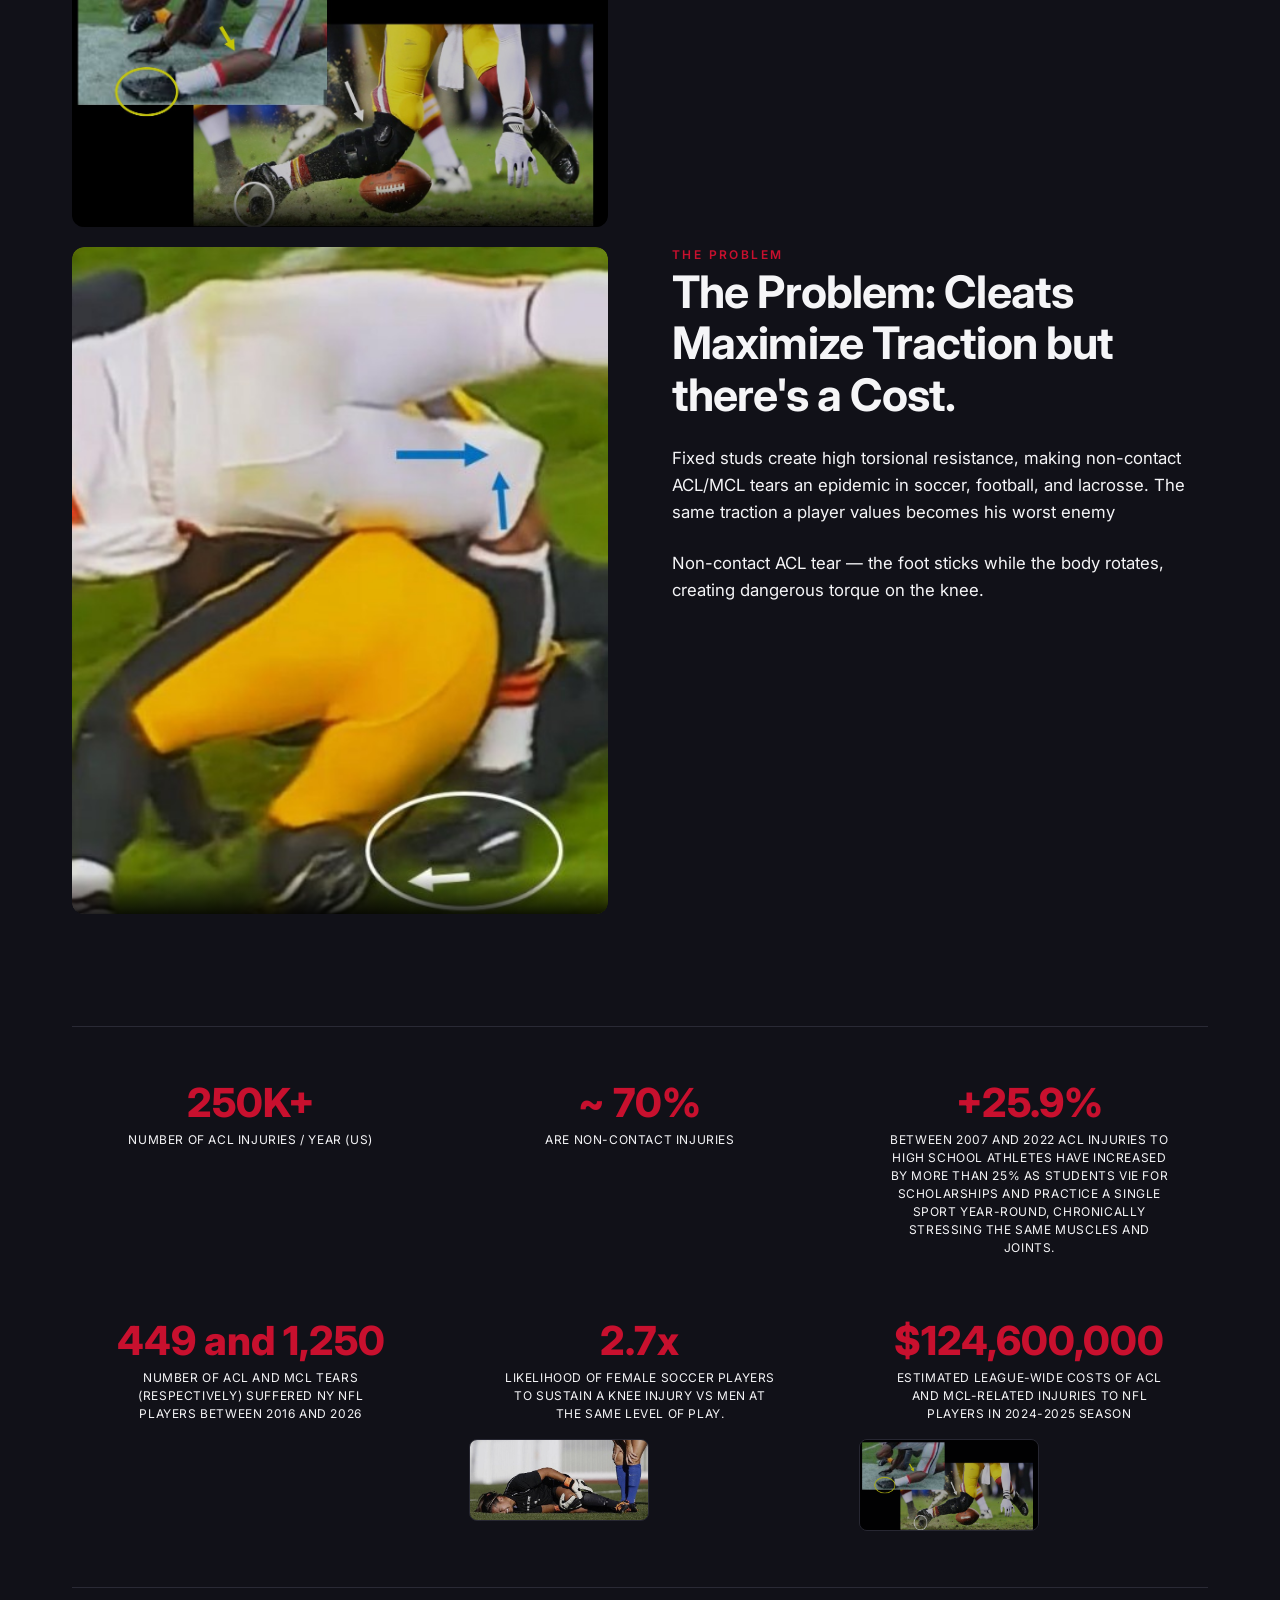
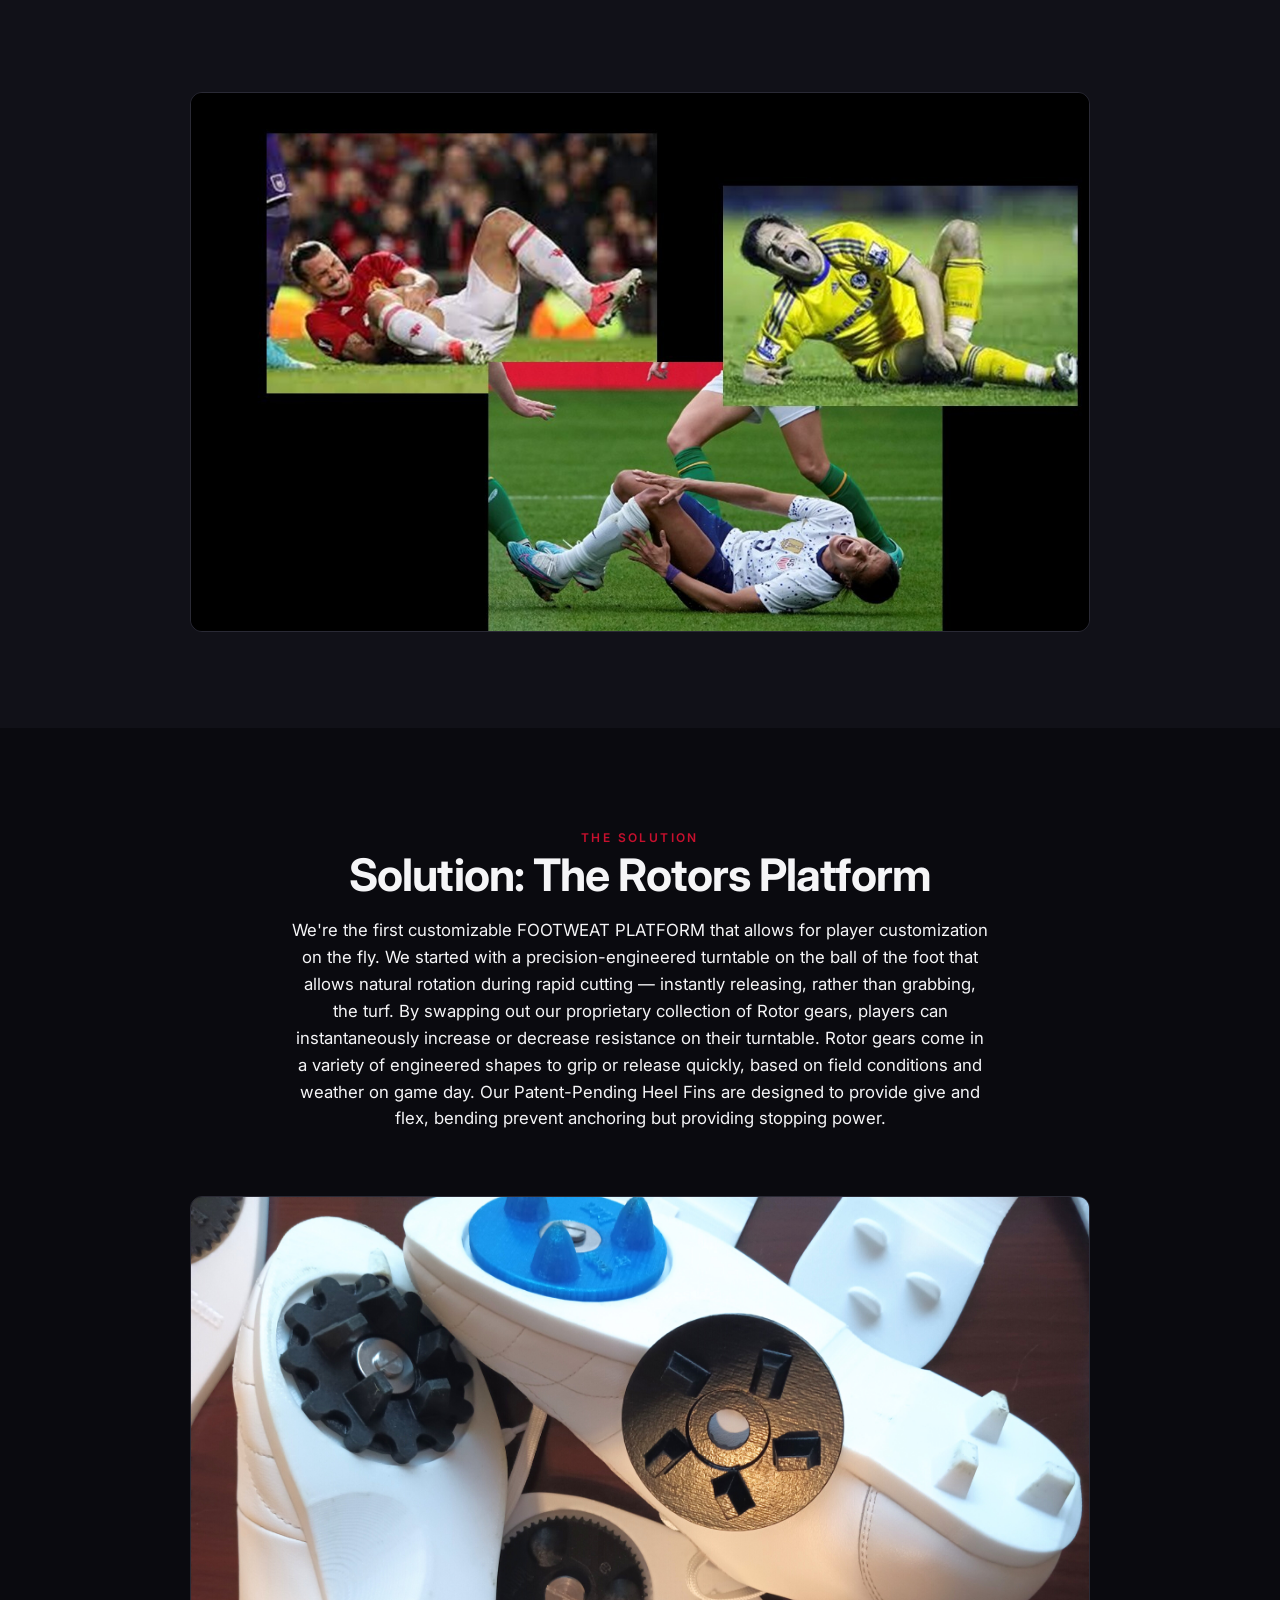
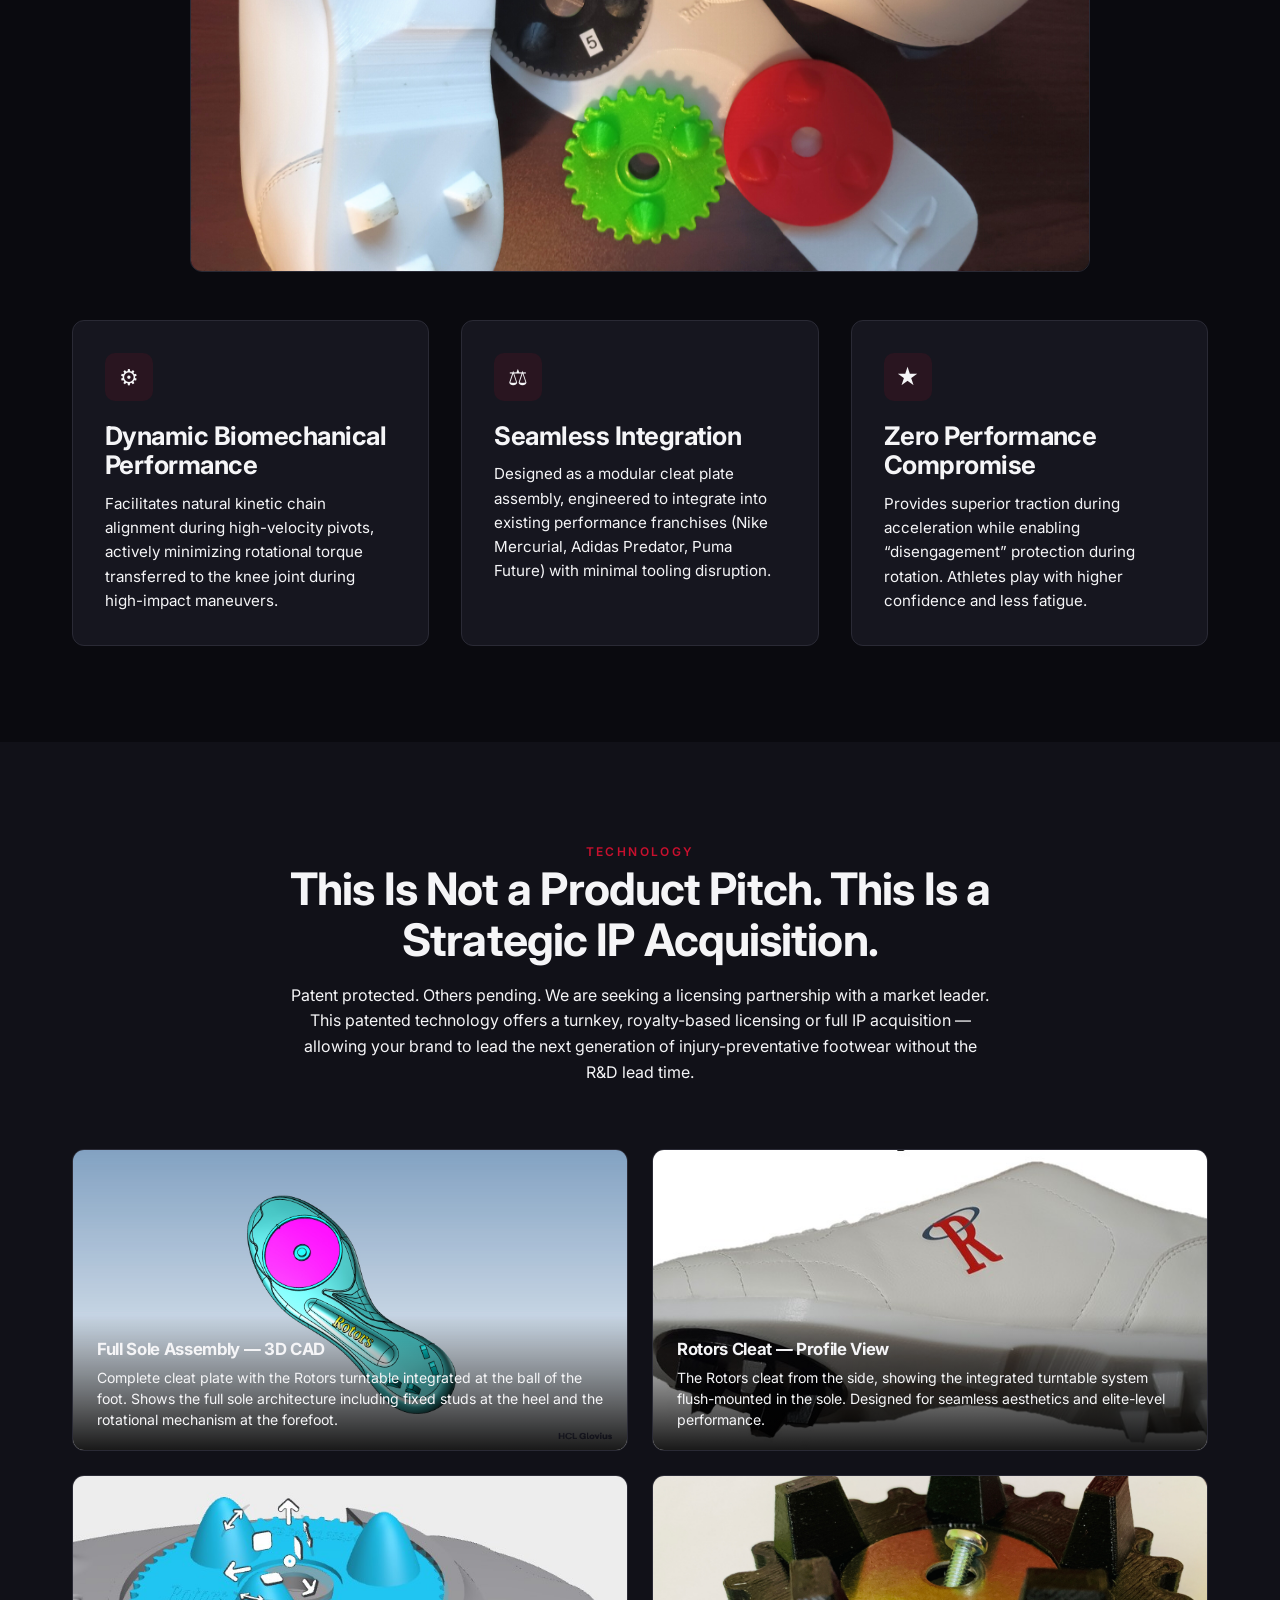
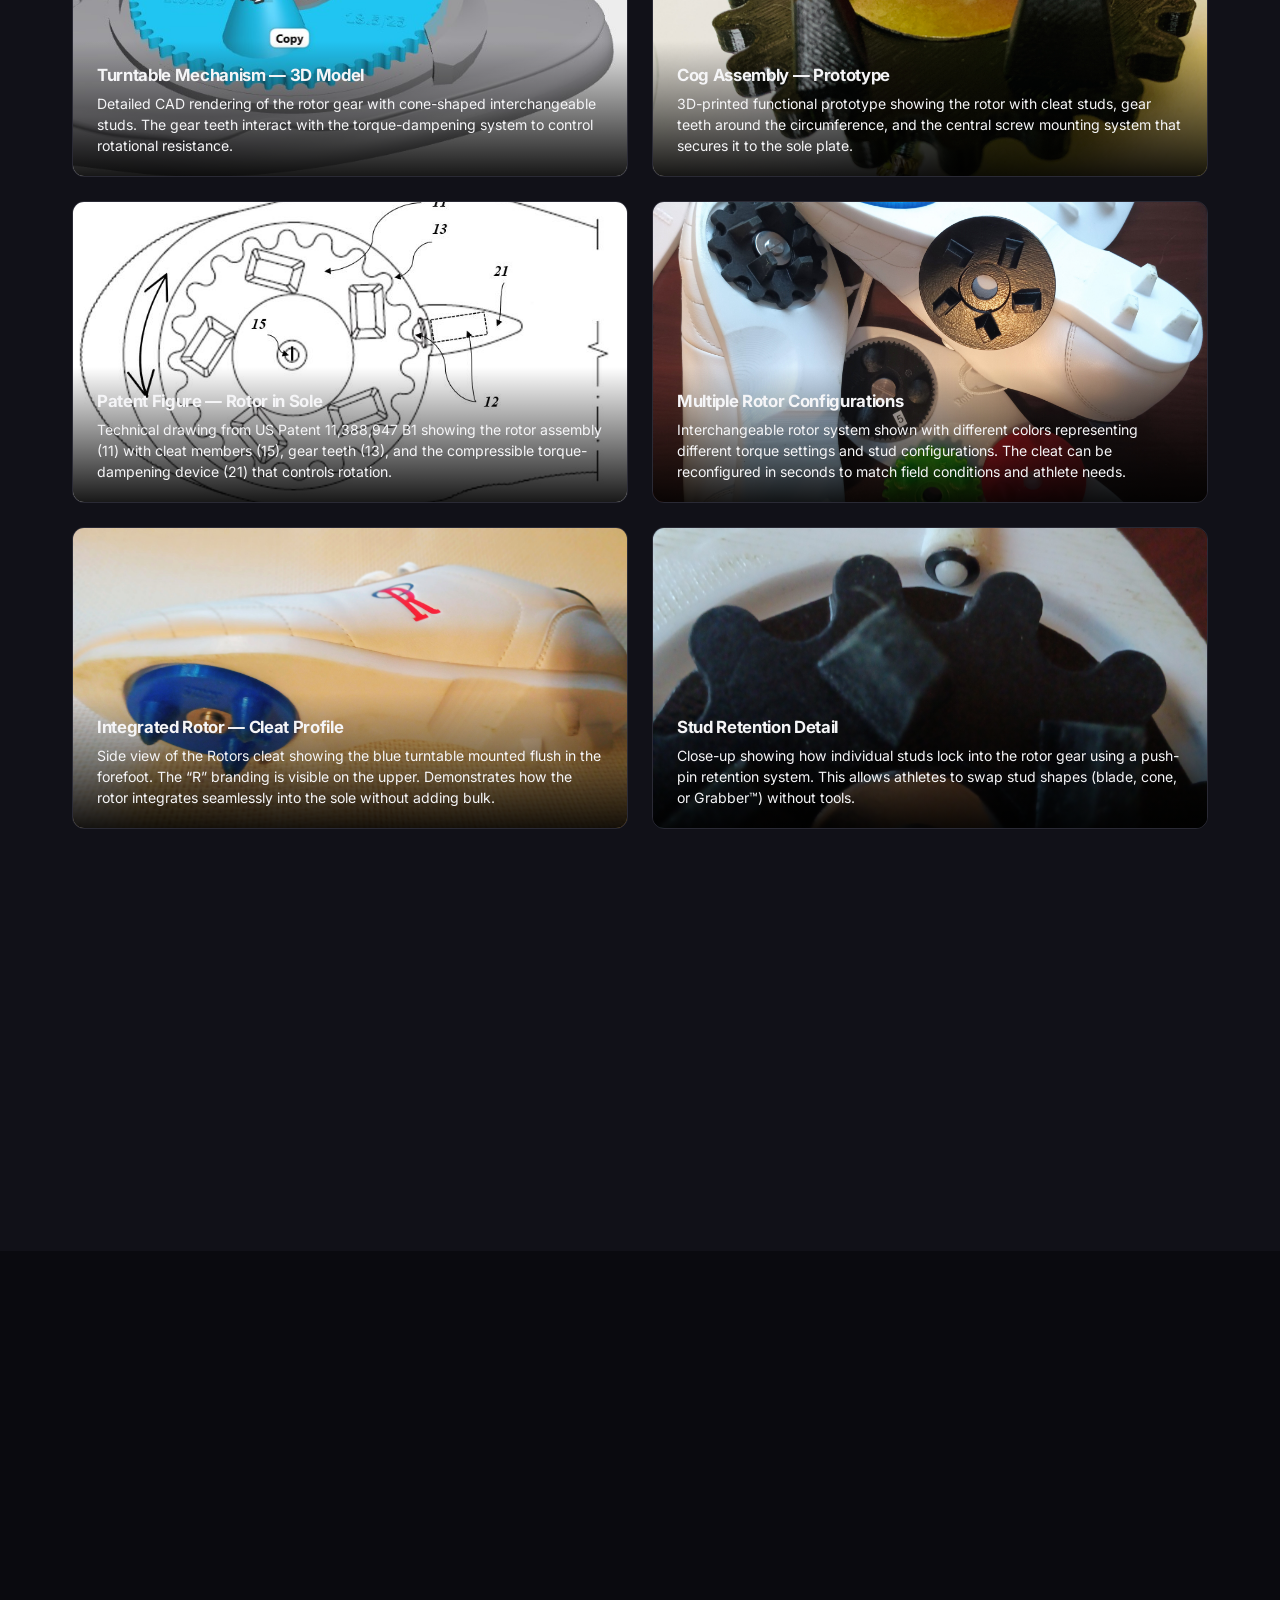
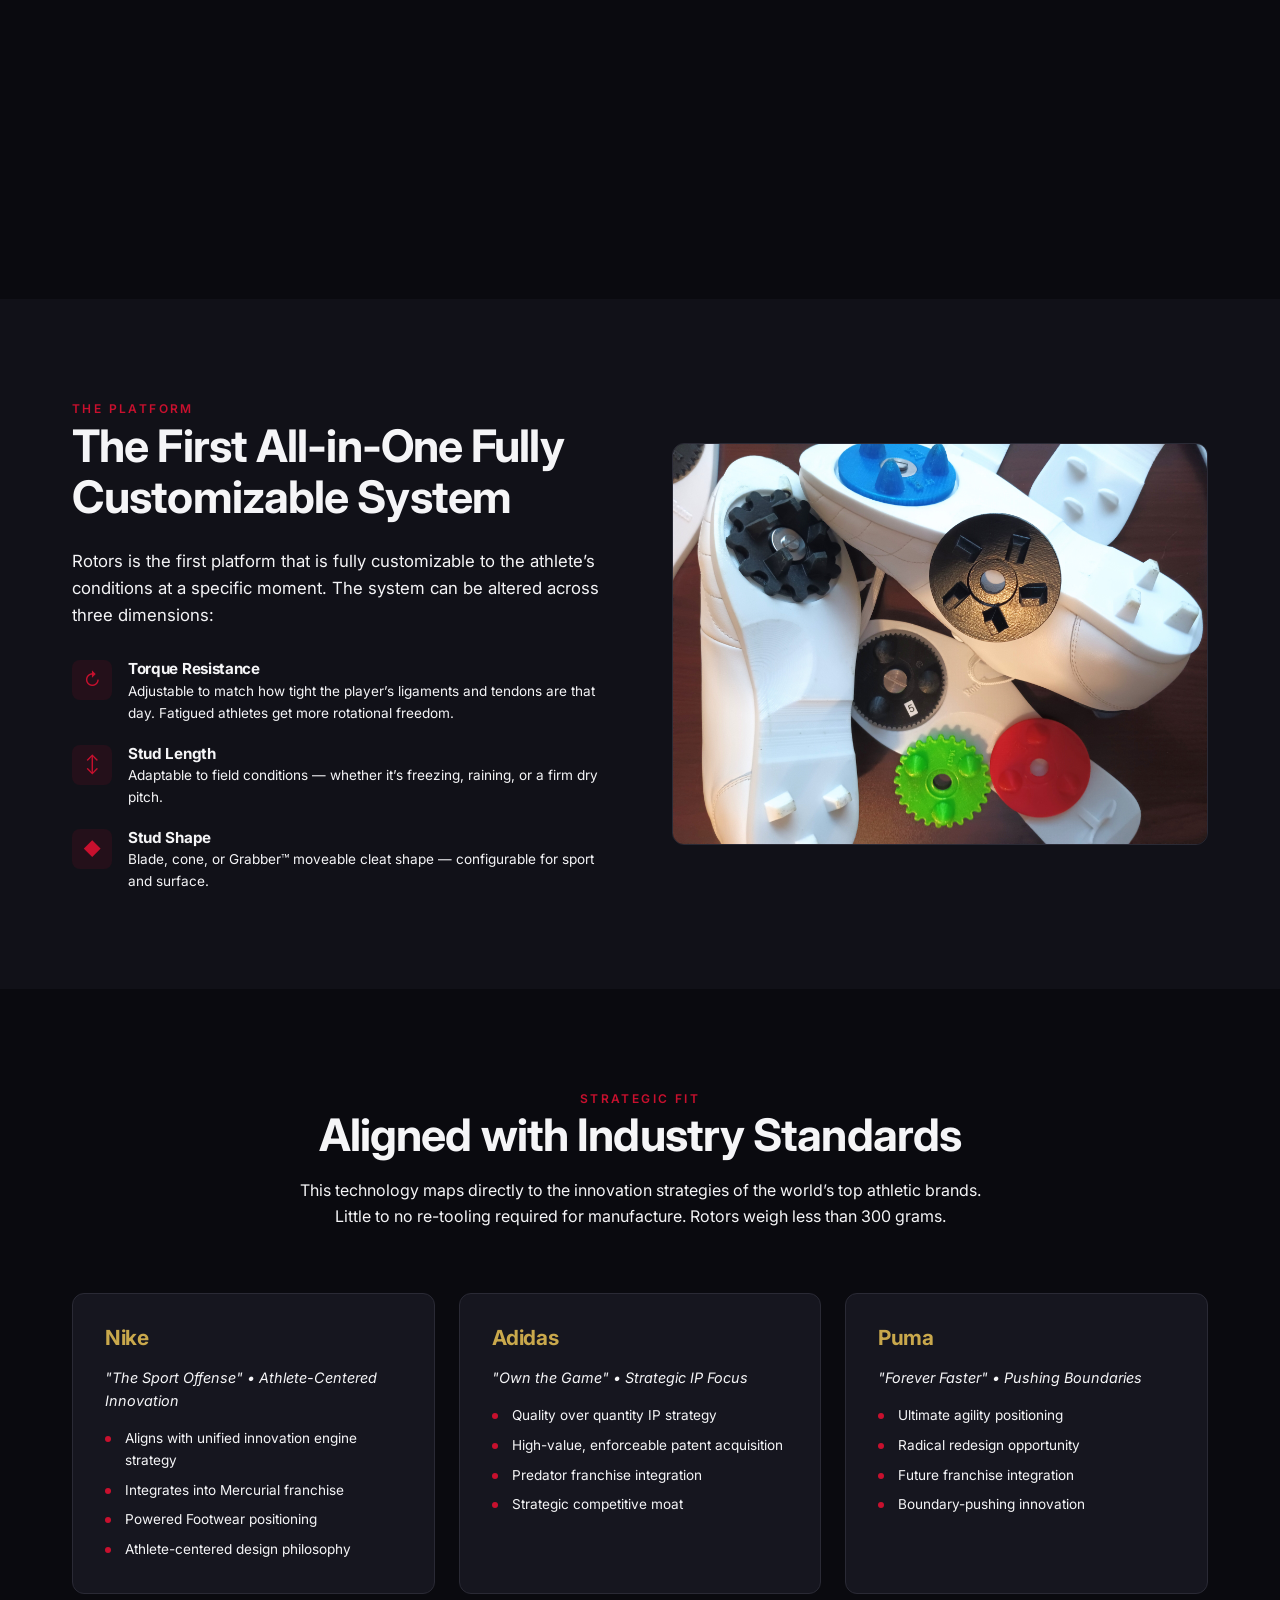
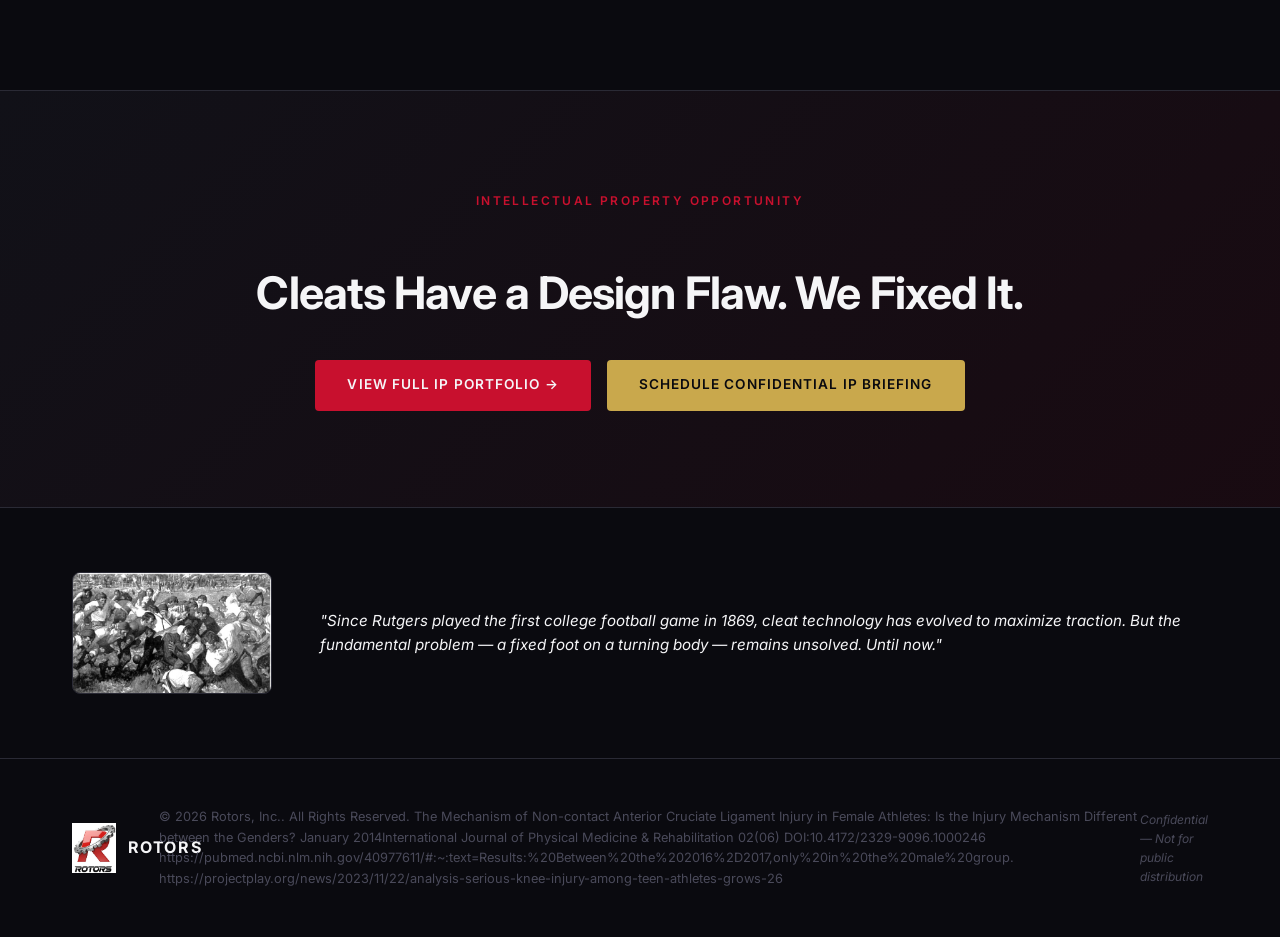
==== commit cf43d9a5: "Style hero video as YouTube Shorts — full-bleed 9:16 portrait - Remove inline video styles, move to " ====
--- a/index.html
+++ b/index.html
@@ -8,7 +8,7 @@
   <link rel="icon" type="image/x-icon" href="favicon.ico">
   <link rel="apple-touch-icon" sizes="180x180" href="apple-touch-icon.png">
   <link rel="icon" type="image/png" sizes="192x192" href="icon-192.png">
-  <link rel="stylesheet" href="css/style.css?v=10">
+  <link rel="stylesheet" href="css/style.css?v=11">
   <link rel="preconnect" href="https://fonts.googleapis.com">
   <link href="https://fonts.googleapis.com/css2?family=Inter:wght@400;500;600;700;800&display=swap" rel="stylesheet">
   <script src="https://identity.netlify.com/v1/netlify-identity-widget.js"></script>
@@ -59,7 +59,7 @@
         </div>
       </div>
       <div class="hero-image fade-in">
-        <video id="heroVideo" muted autoplay loop playsinline style="display:none; max-height:85vh; width:auto; max-width:100%; border-radius:12px; filter:drop-shadow(0 20px 60px rgba(200,16,46,0.15));">
+        <video id="heroVideo" muted autoplay loop playsinline style="display:none;">
           Your browser does not support the video tag.
         </video>
         <div class="hero-video-placeholder" id="heroVideoPlaceholder">
--- a/css/style.css
+++ b/css/style.css
@@ -306,6 +306,15 @@
   justify-content: center;
 }
 
+.hero-image video#heroVideo {
+  width: 100%;
+  max-width: 420px;
+  aspect-ratio: 9 / 16;
+  object-fit: cover;
+  border-radius: 16px;
+  filter: drop-shadow(0 20px 60px rgba(200, 16, 46, 0.15));
+}
+
 .hero-image img {
   width: 100%;
   border-radius: 12px;
@@ -314,8 +323,9 @@
 
 .hero-video-placeholder {
   width: 100%;
+  max-width: 420px;
   aspect-ratio: 9 / 16;
-  border-radius: 12px;
+  border-radius: 16px;
   border: 2px dashed var(--gray-700);
   background: var(--dark-card);
   display: flex;
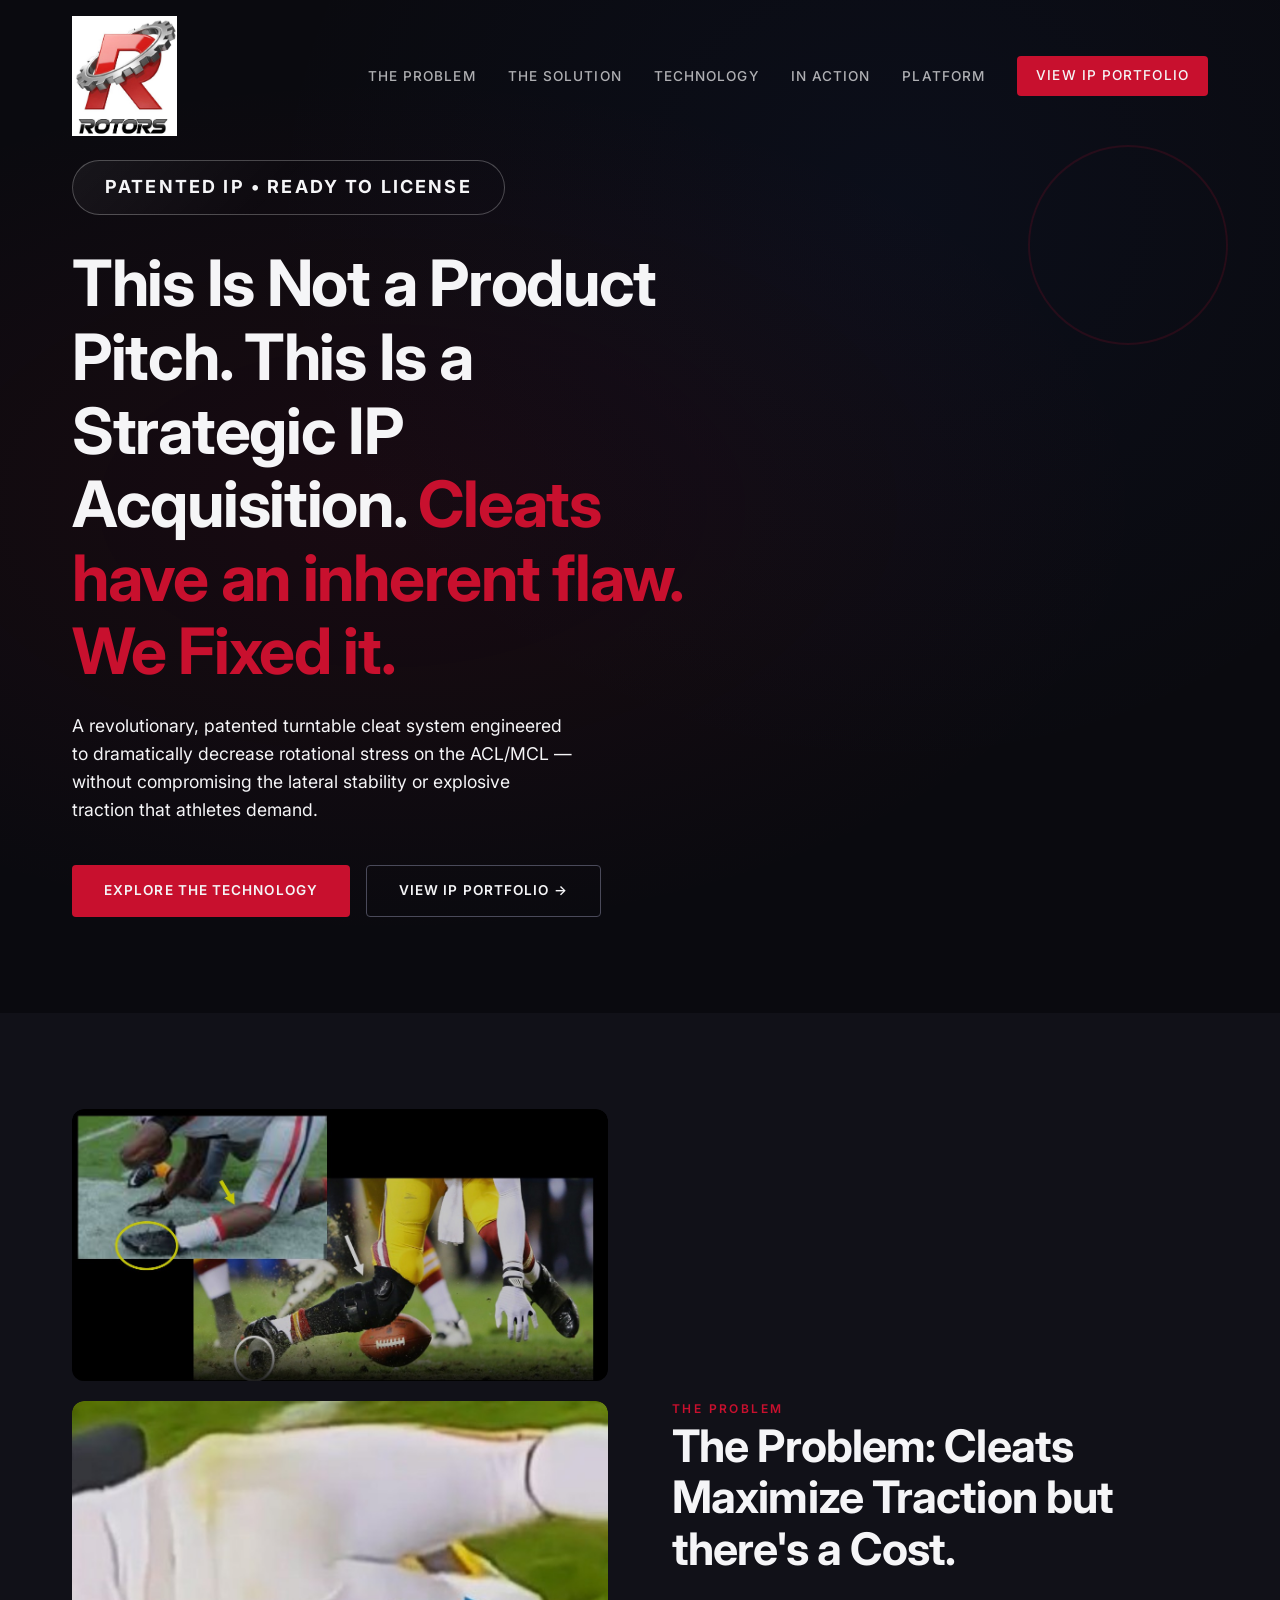
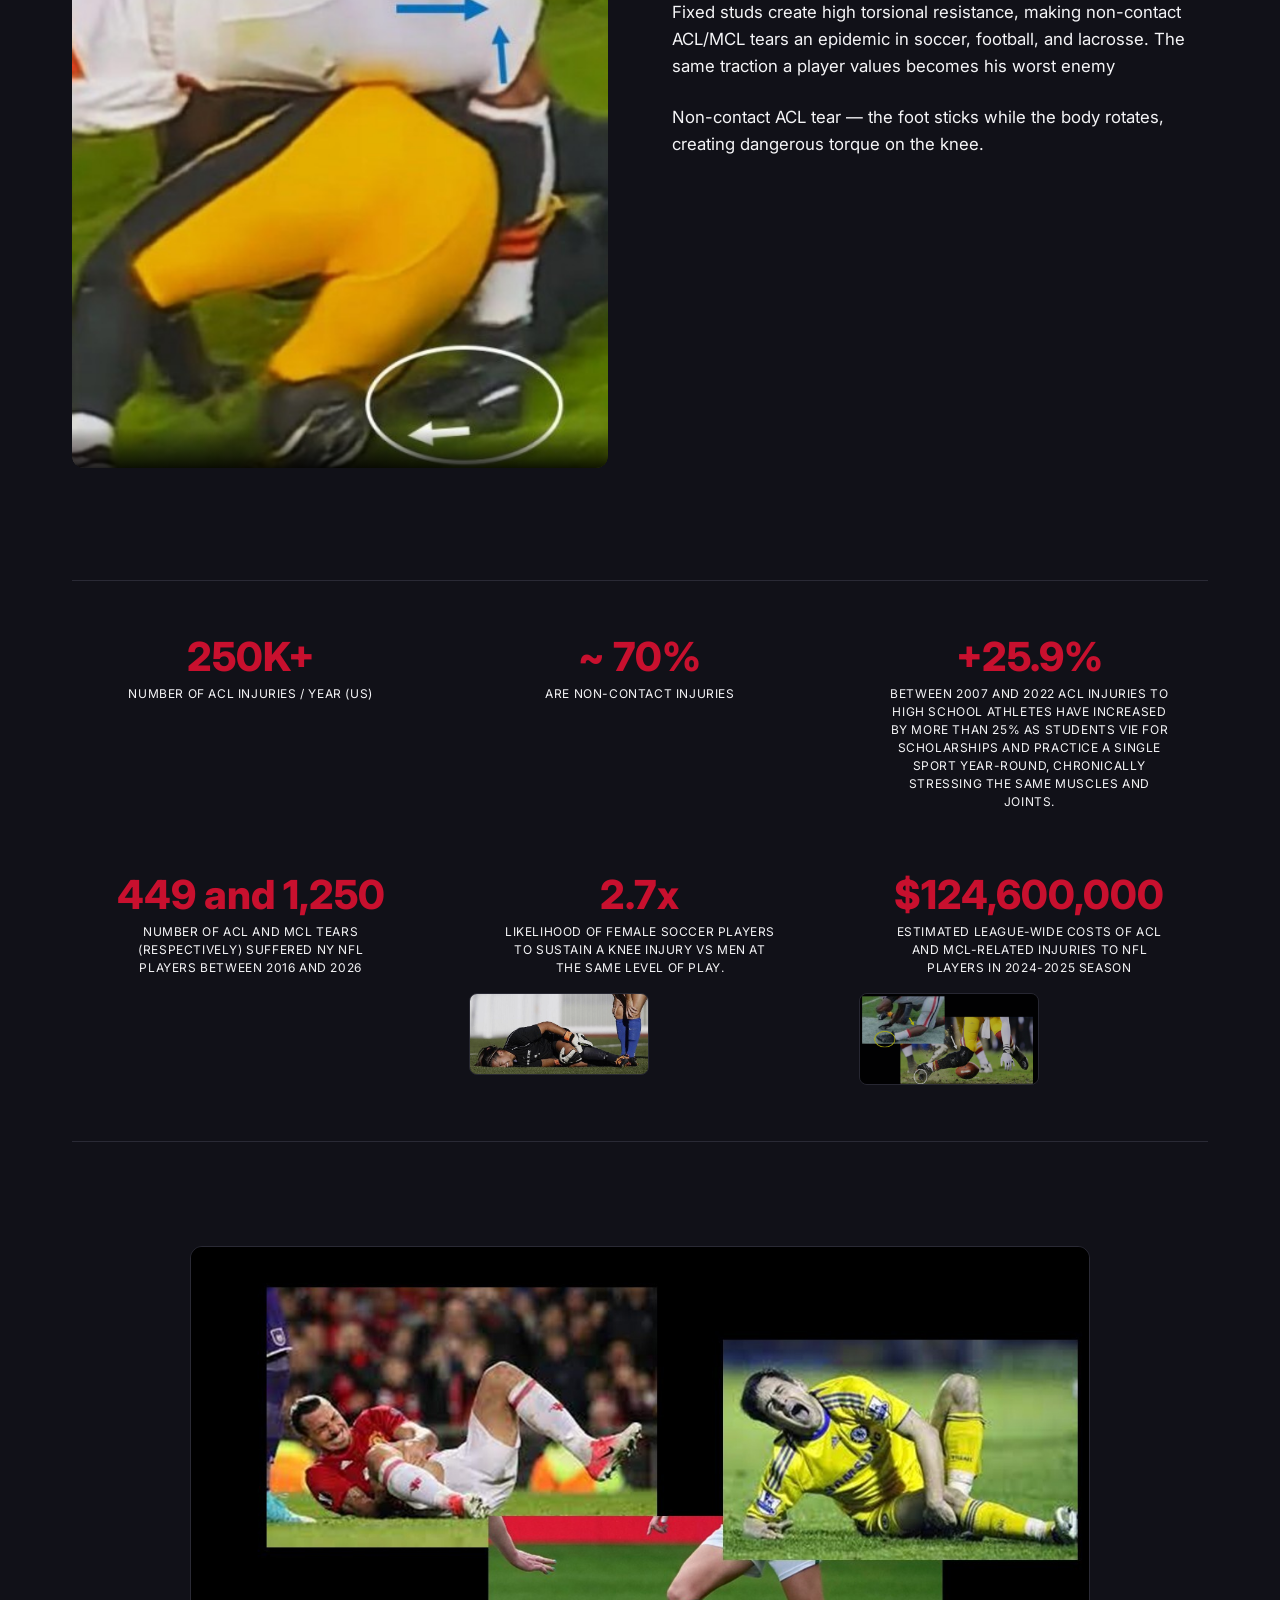
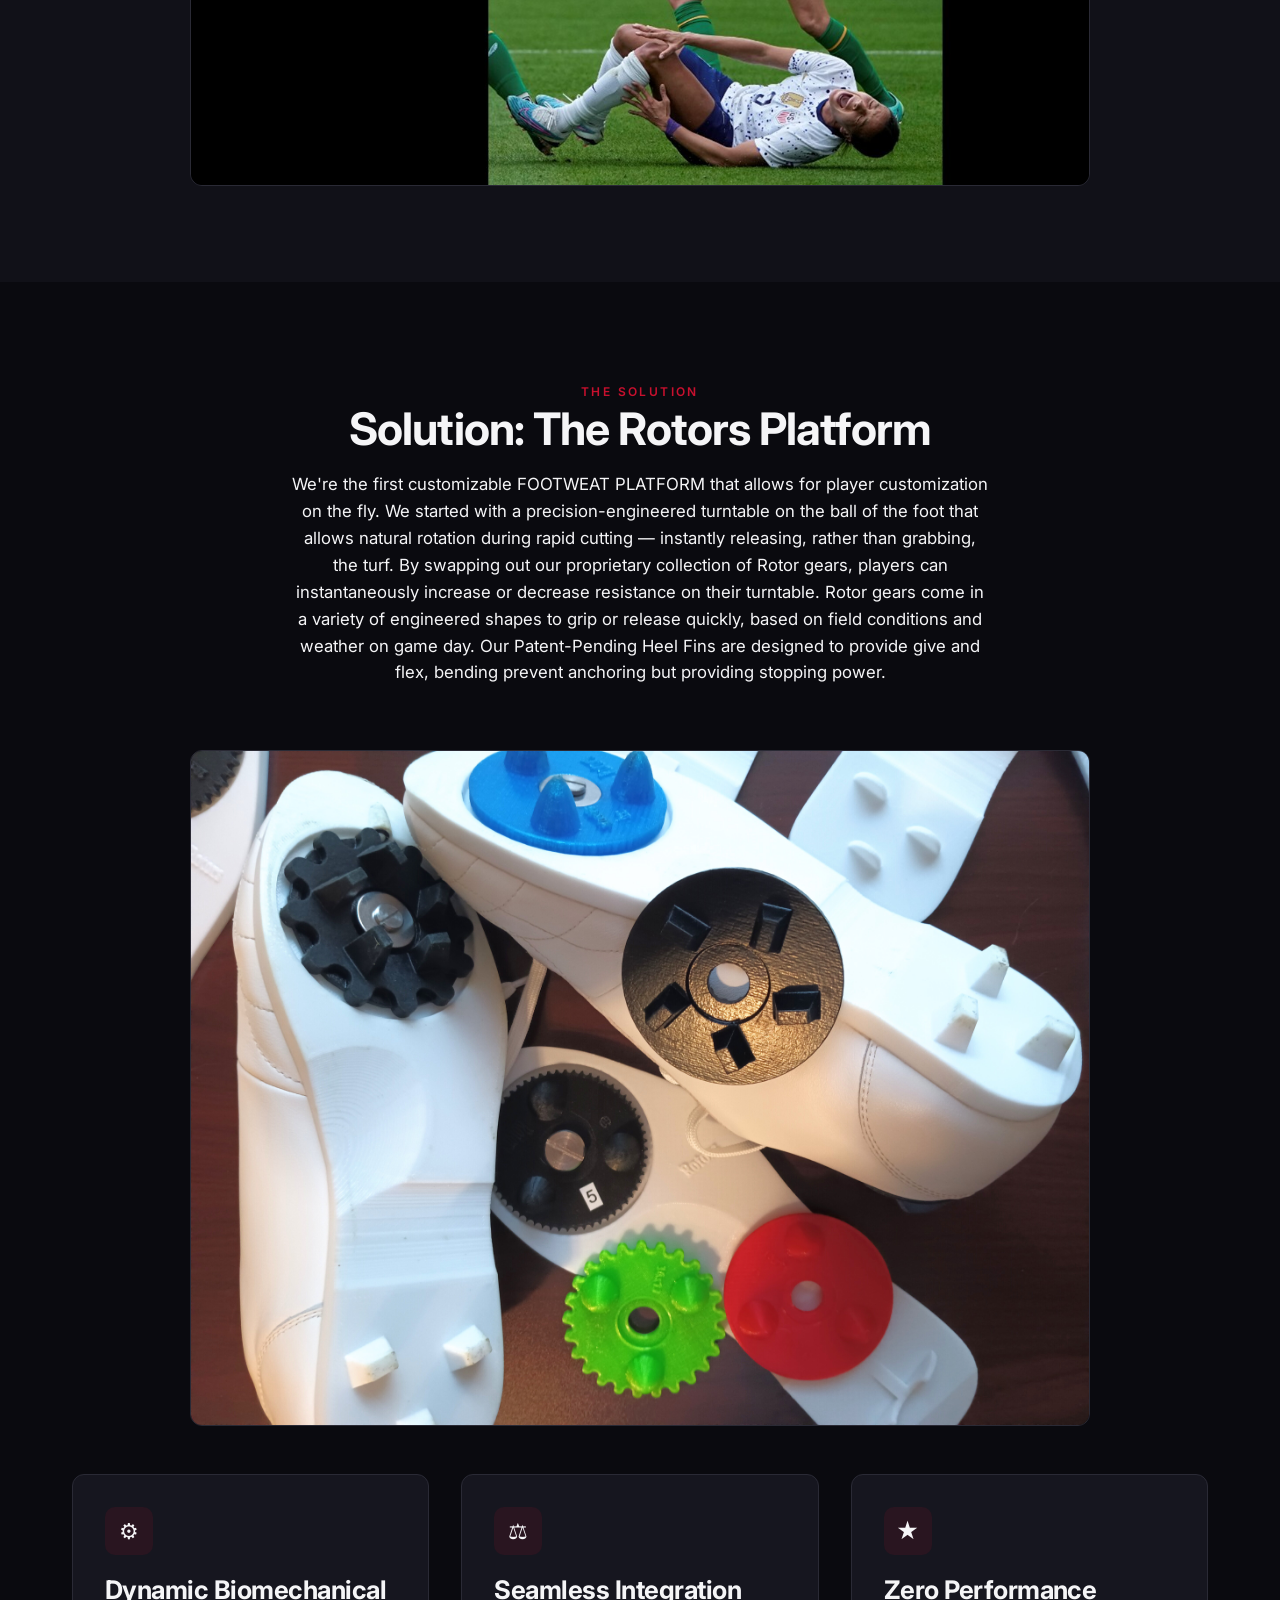
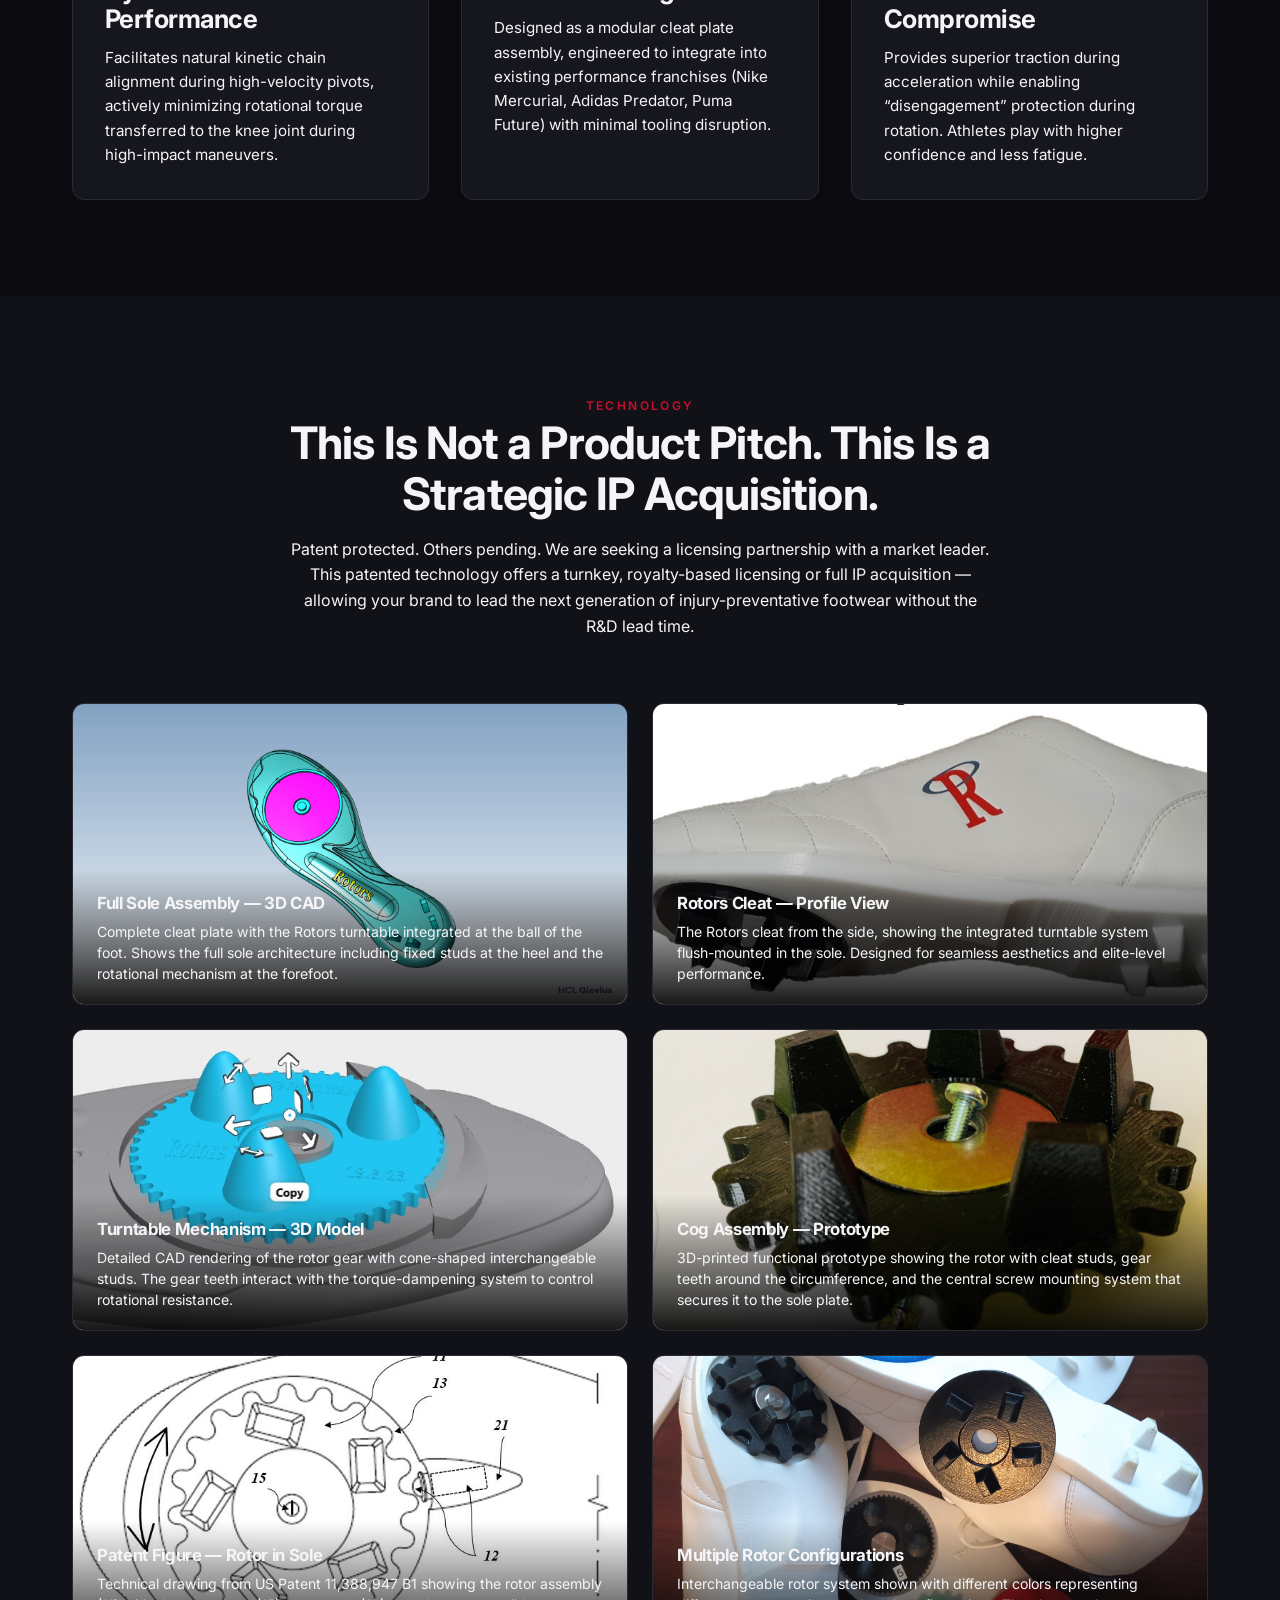
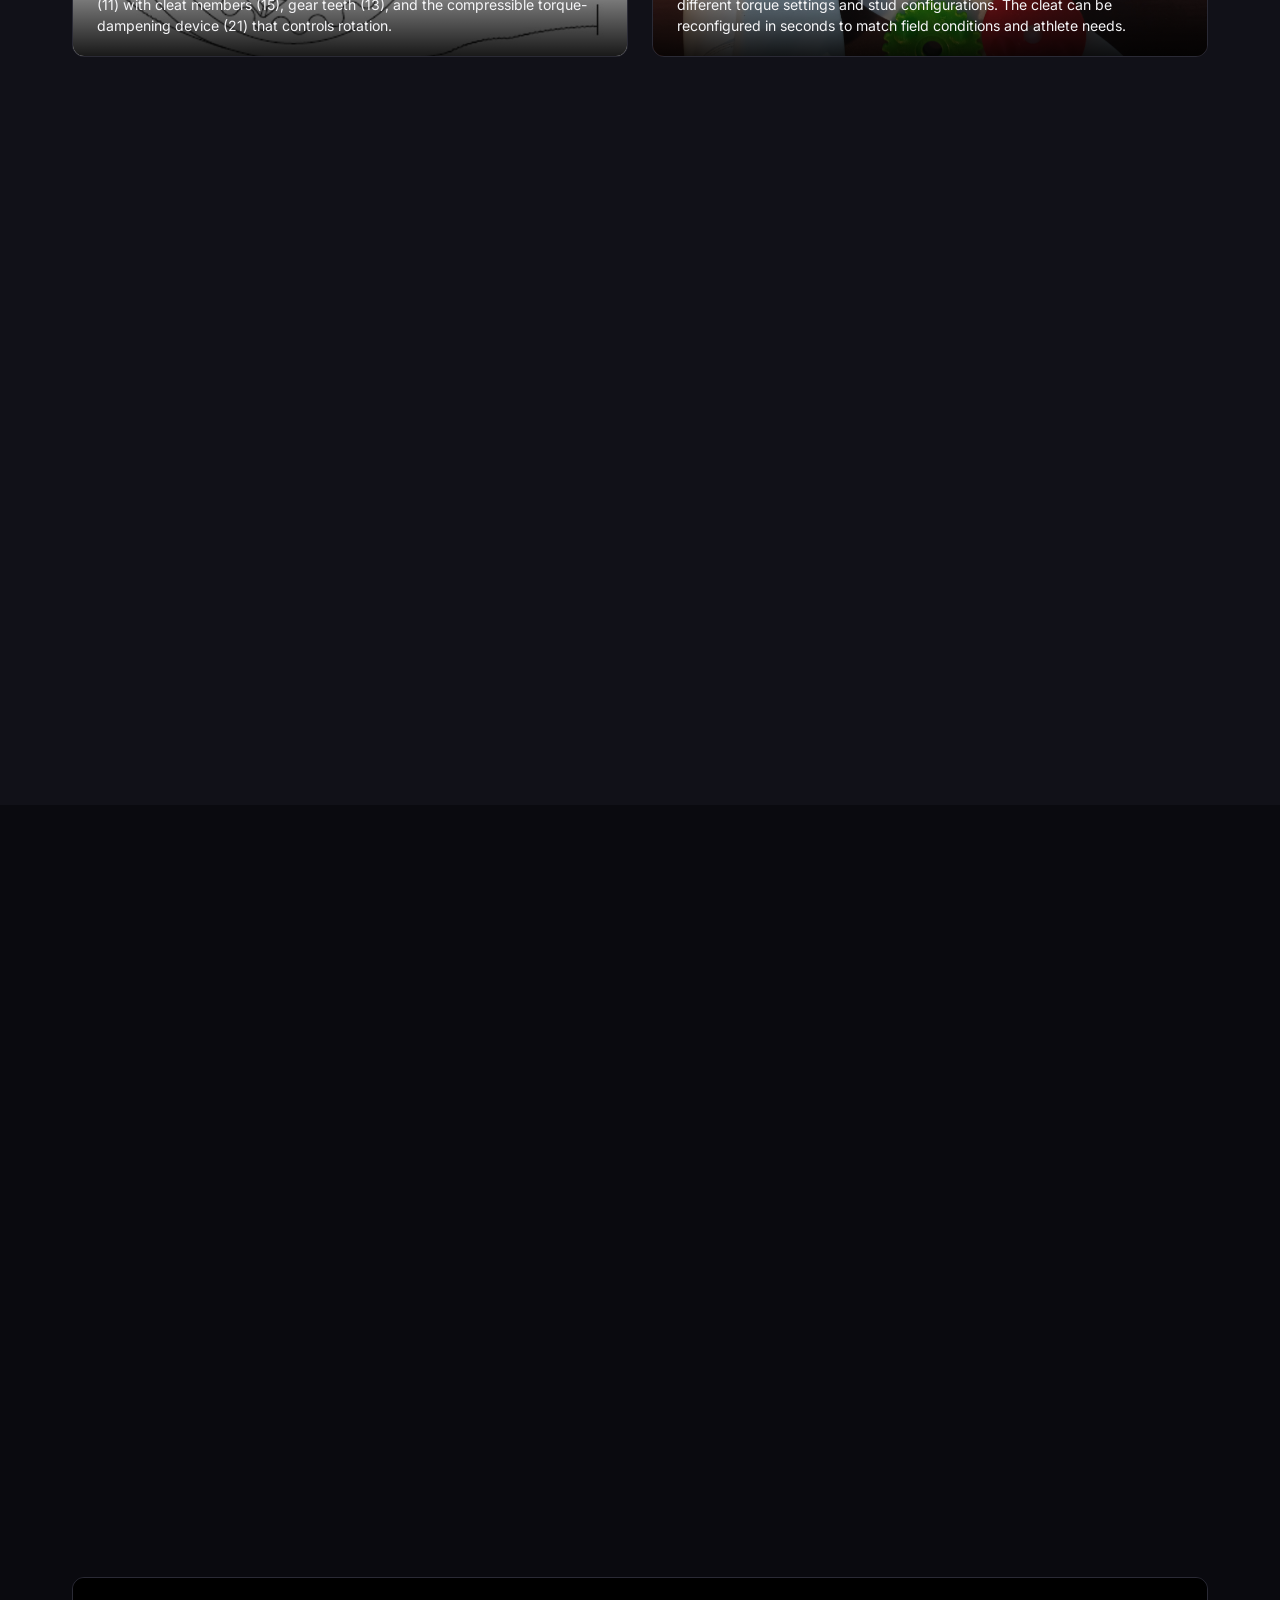
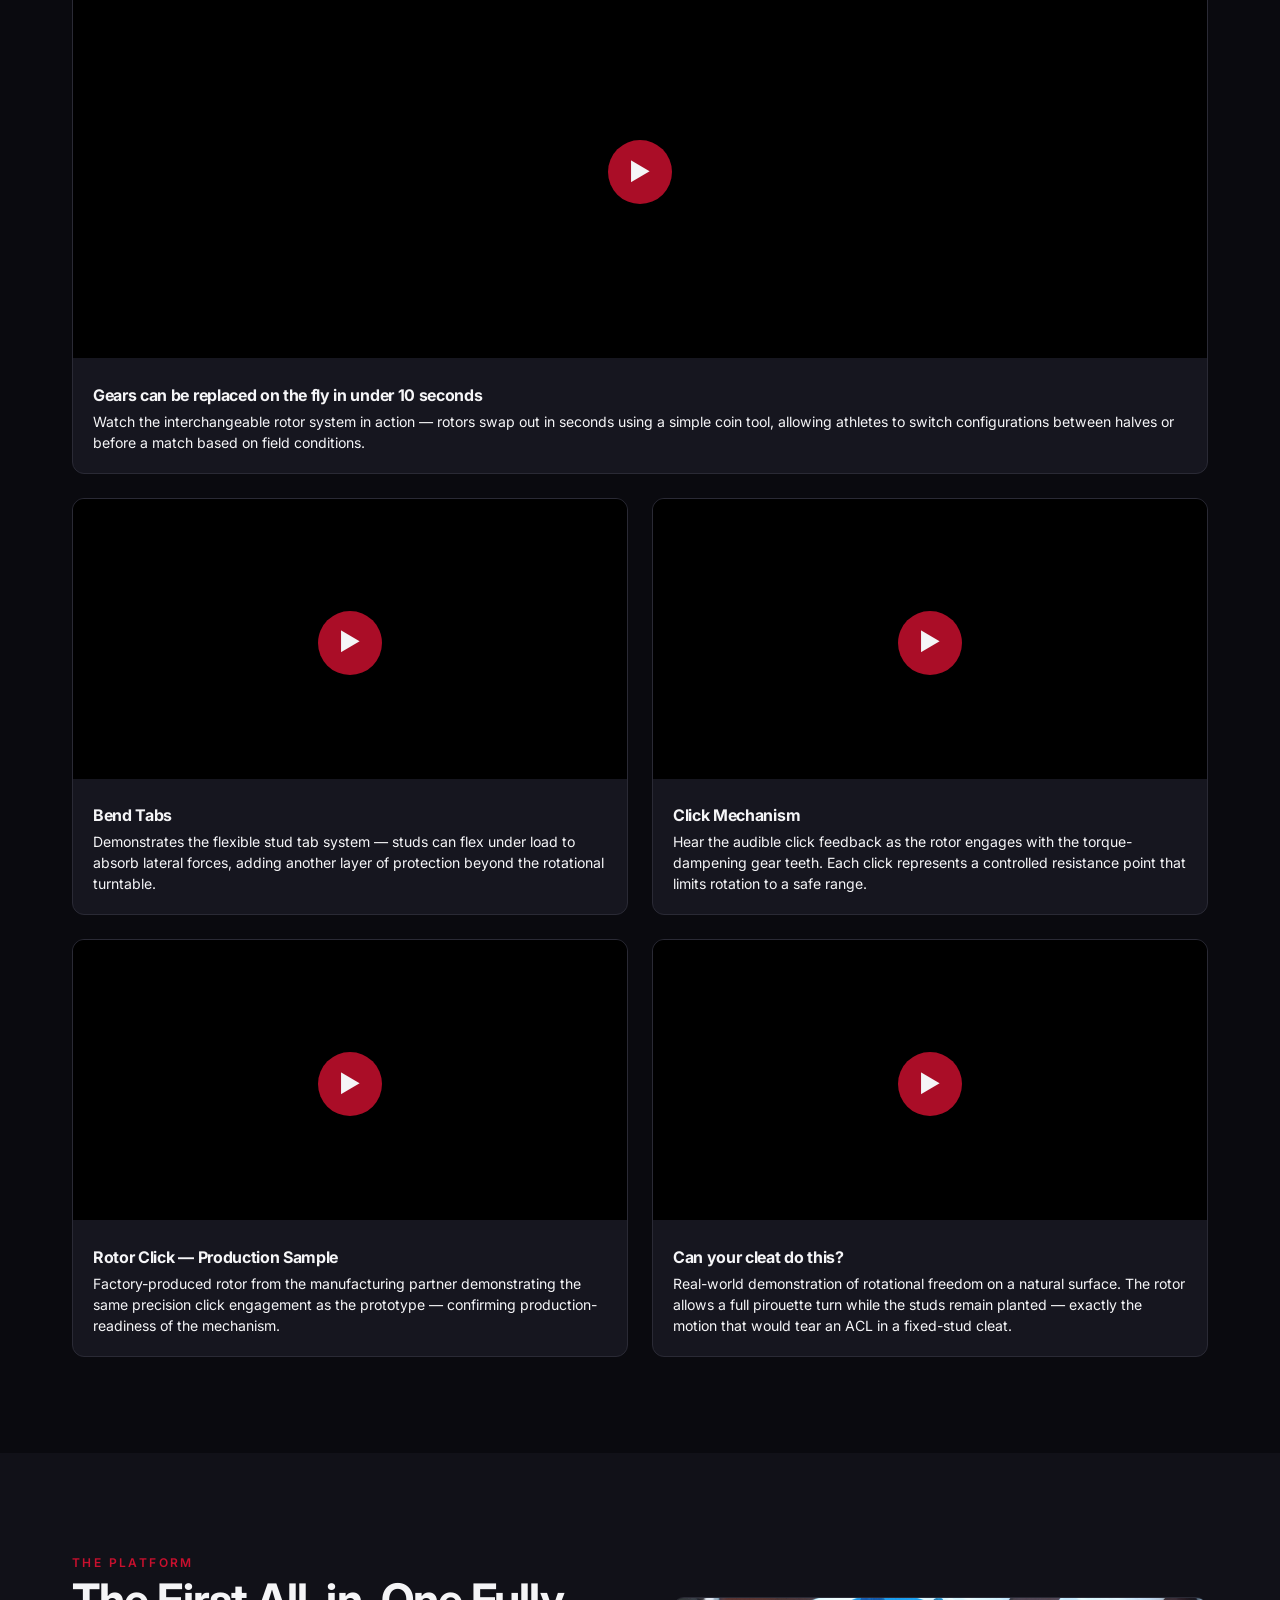
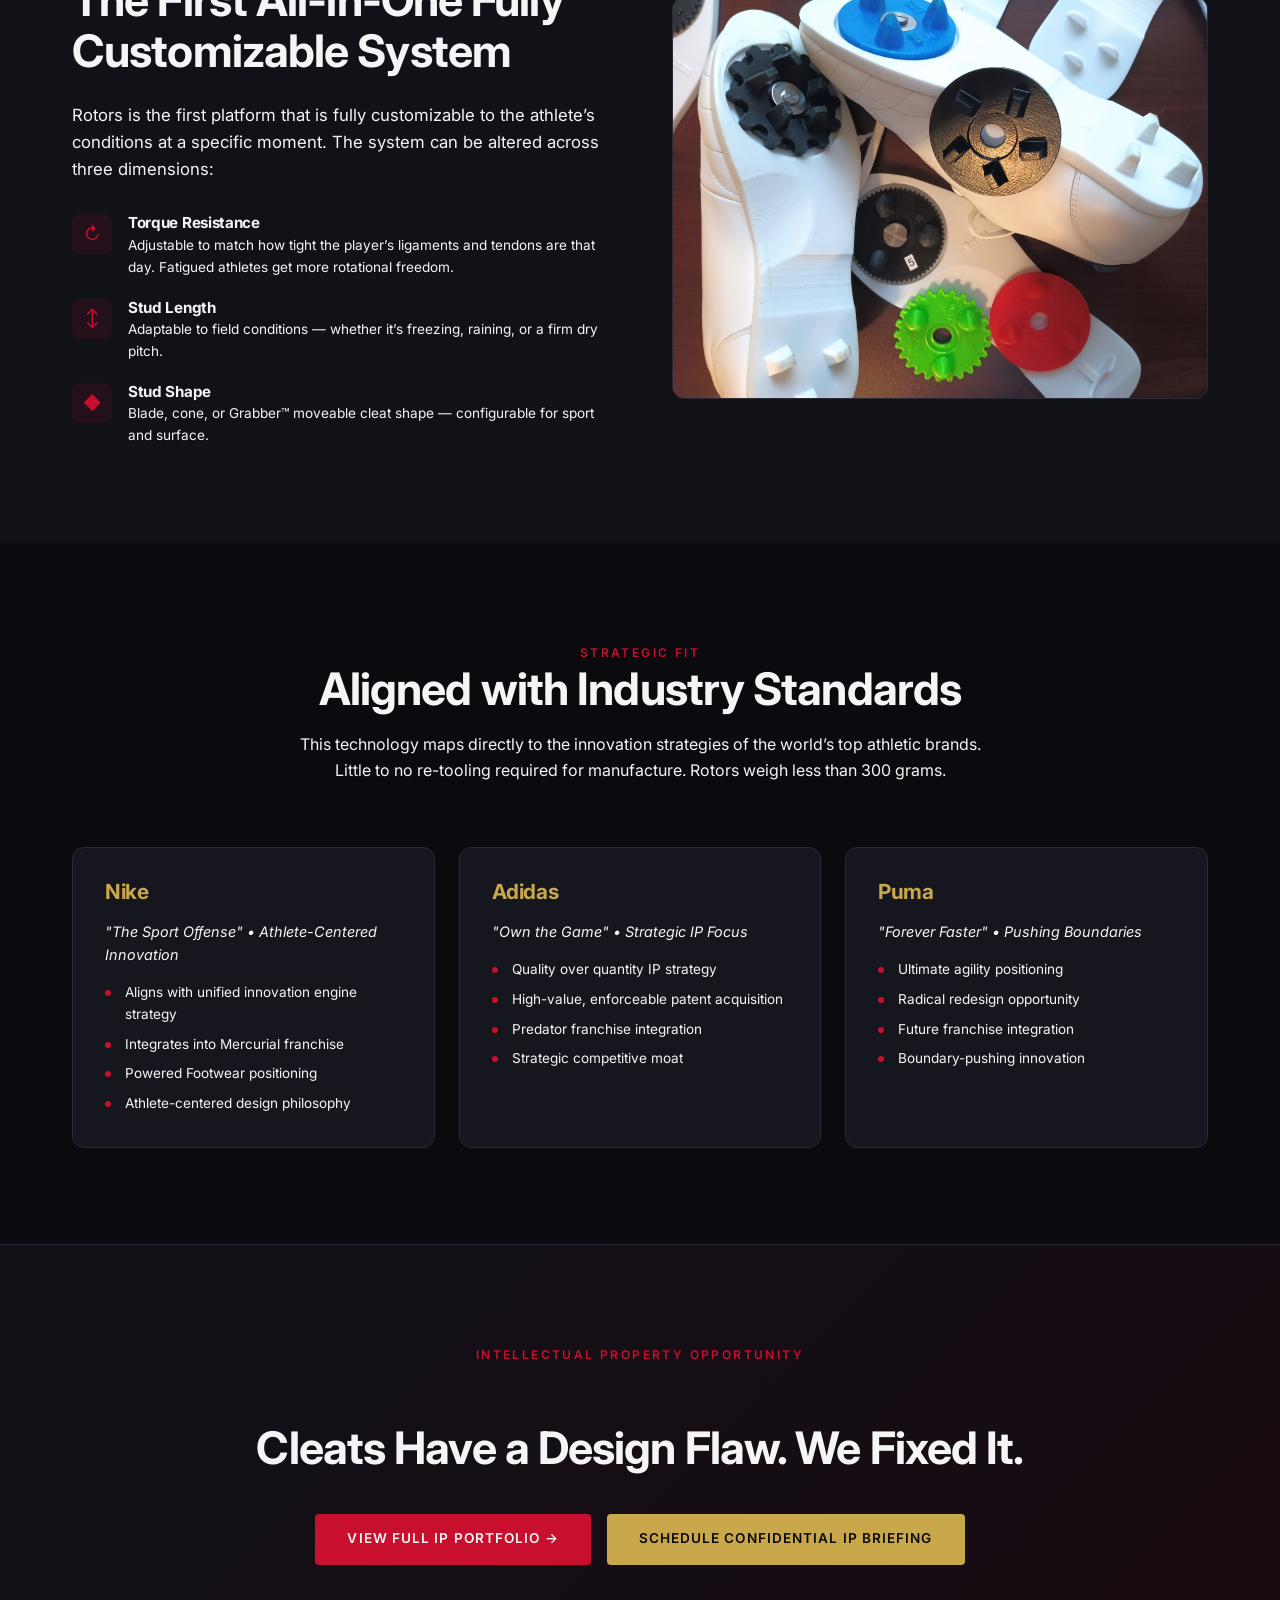
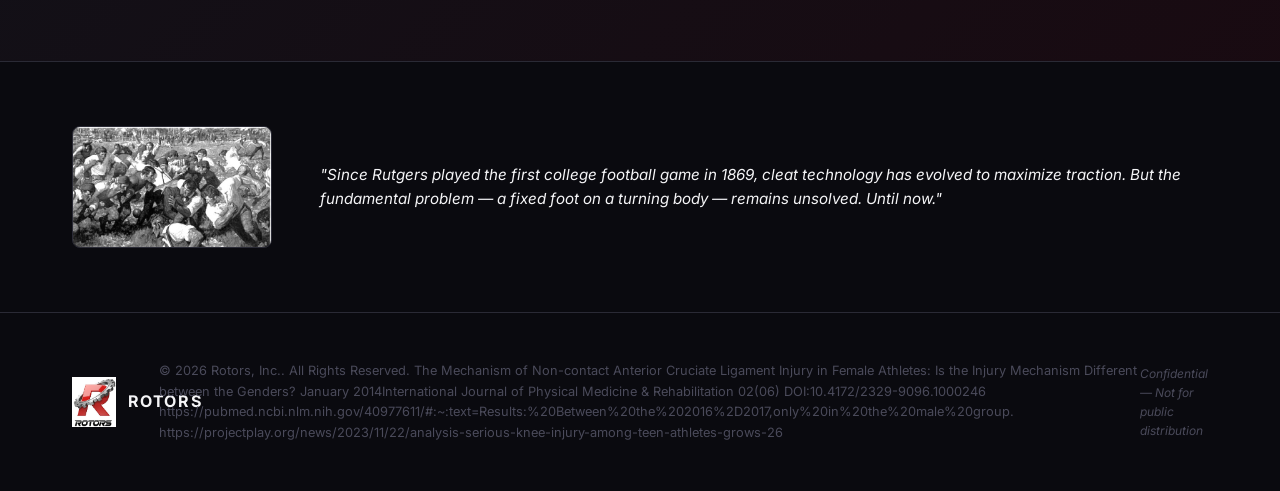
==== commit d11d67d8: "Set hero grid to 60/40 split (text / video) Co-Authored-By: Claude Opus 4.6 <noreply@anthropic.com>" ====
--- a/index.html
+++ b/index.html
@@ -8,7 +8,7 @@
   <link rel="icon" type="image/x-icon" href="favicon.ico">
   <link rel="apple-touch-icon" sizes="180x180" href="apple-touch-icon.png">
   <link rel="icon" type="image/png" sizes="192x192" href="icon-192.png">
-  <link rel="stylesheet" href="css/style.css?v=11">
+  <link rel="stylesheet" href="css/style.css?v=12">
   <link rel="preconnect" href="https://fonts.googleapis.com">
   <link href="https://fonts.googleapis.com/css2?family=Inter:wght@400;500;600;700;800&display=swap" rel="stylesheet">
   <script src="https://identity.netlify.com/v1/netlify-identity-widget.js"></script>
--- a/css/style.css
+++ b/css/style.css
@@ -233,7 +233,7 @@
 
 .hero .container {
   display: grid;
-  grid-template-columns: 1fr 2fr;
+  grid-template-columns: 3fr 2fr;
   gap: 4rem;
   align-items: center;
 }
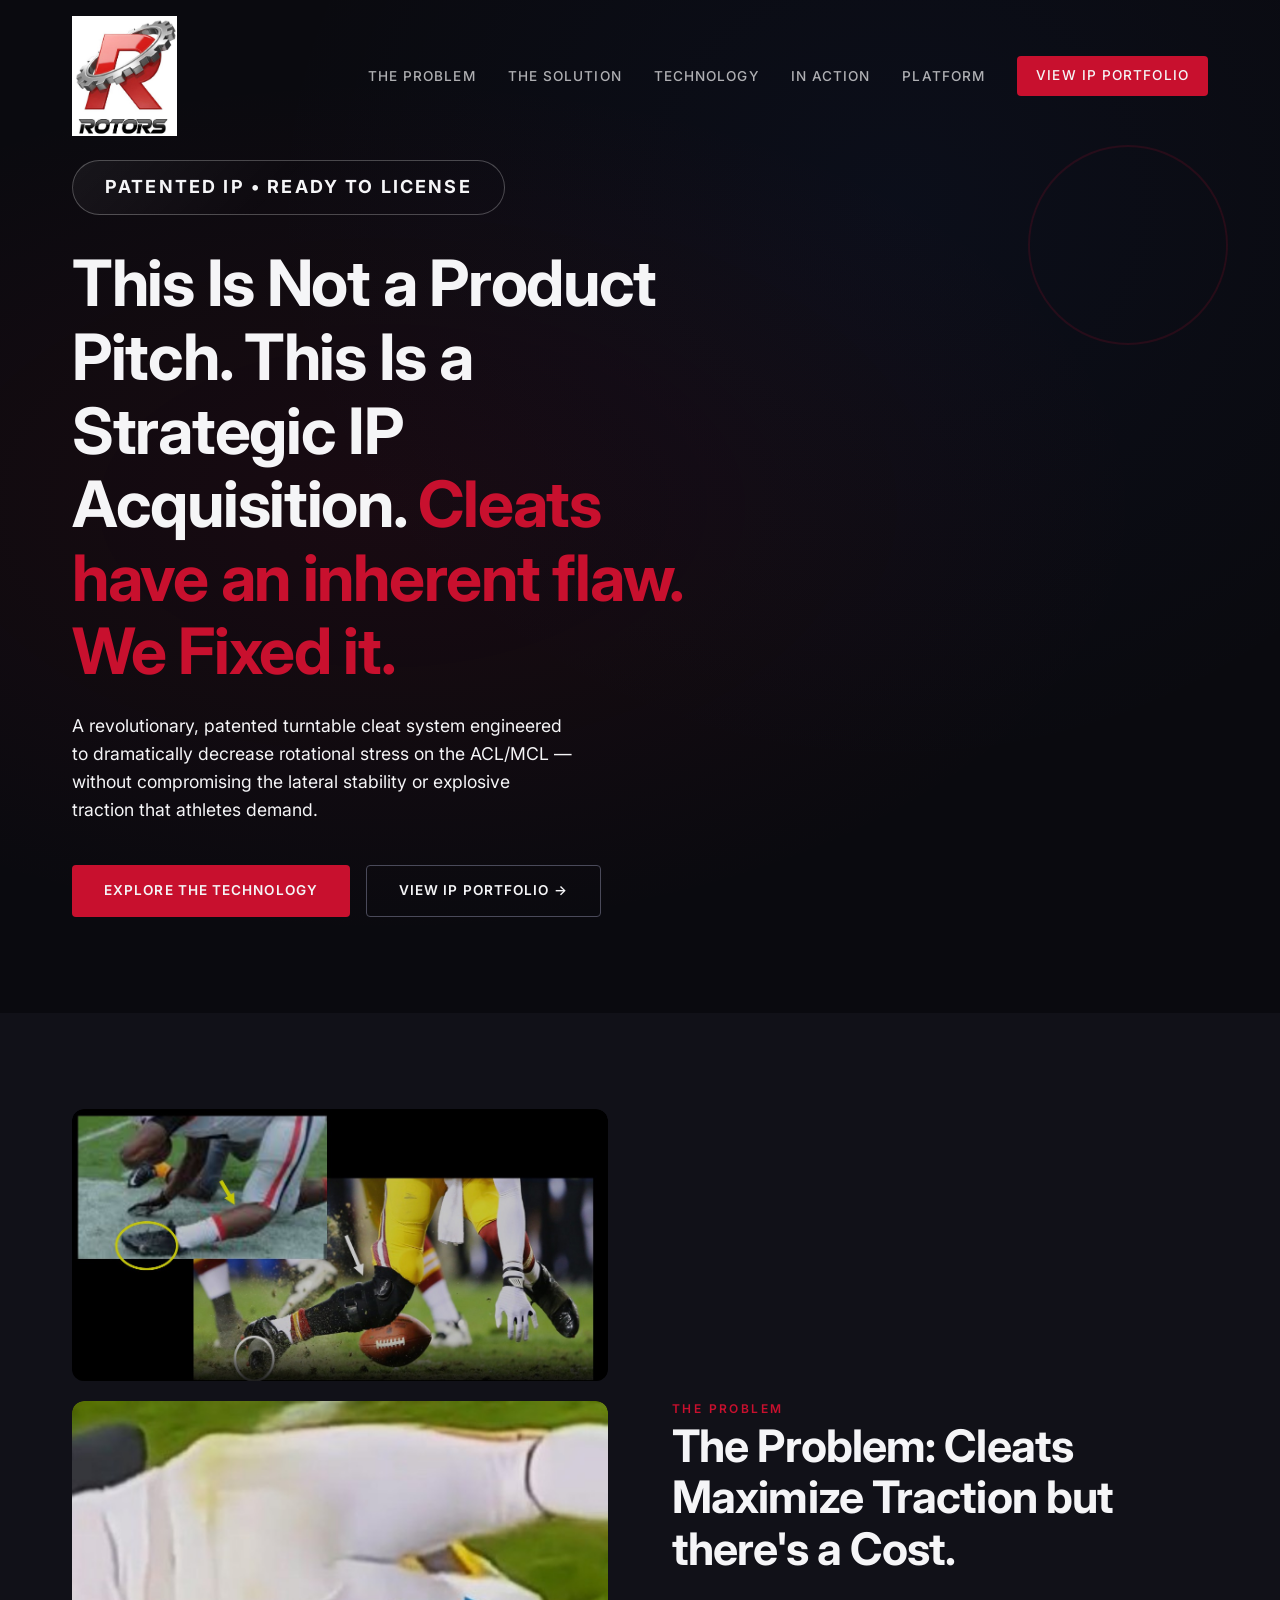
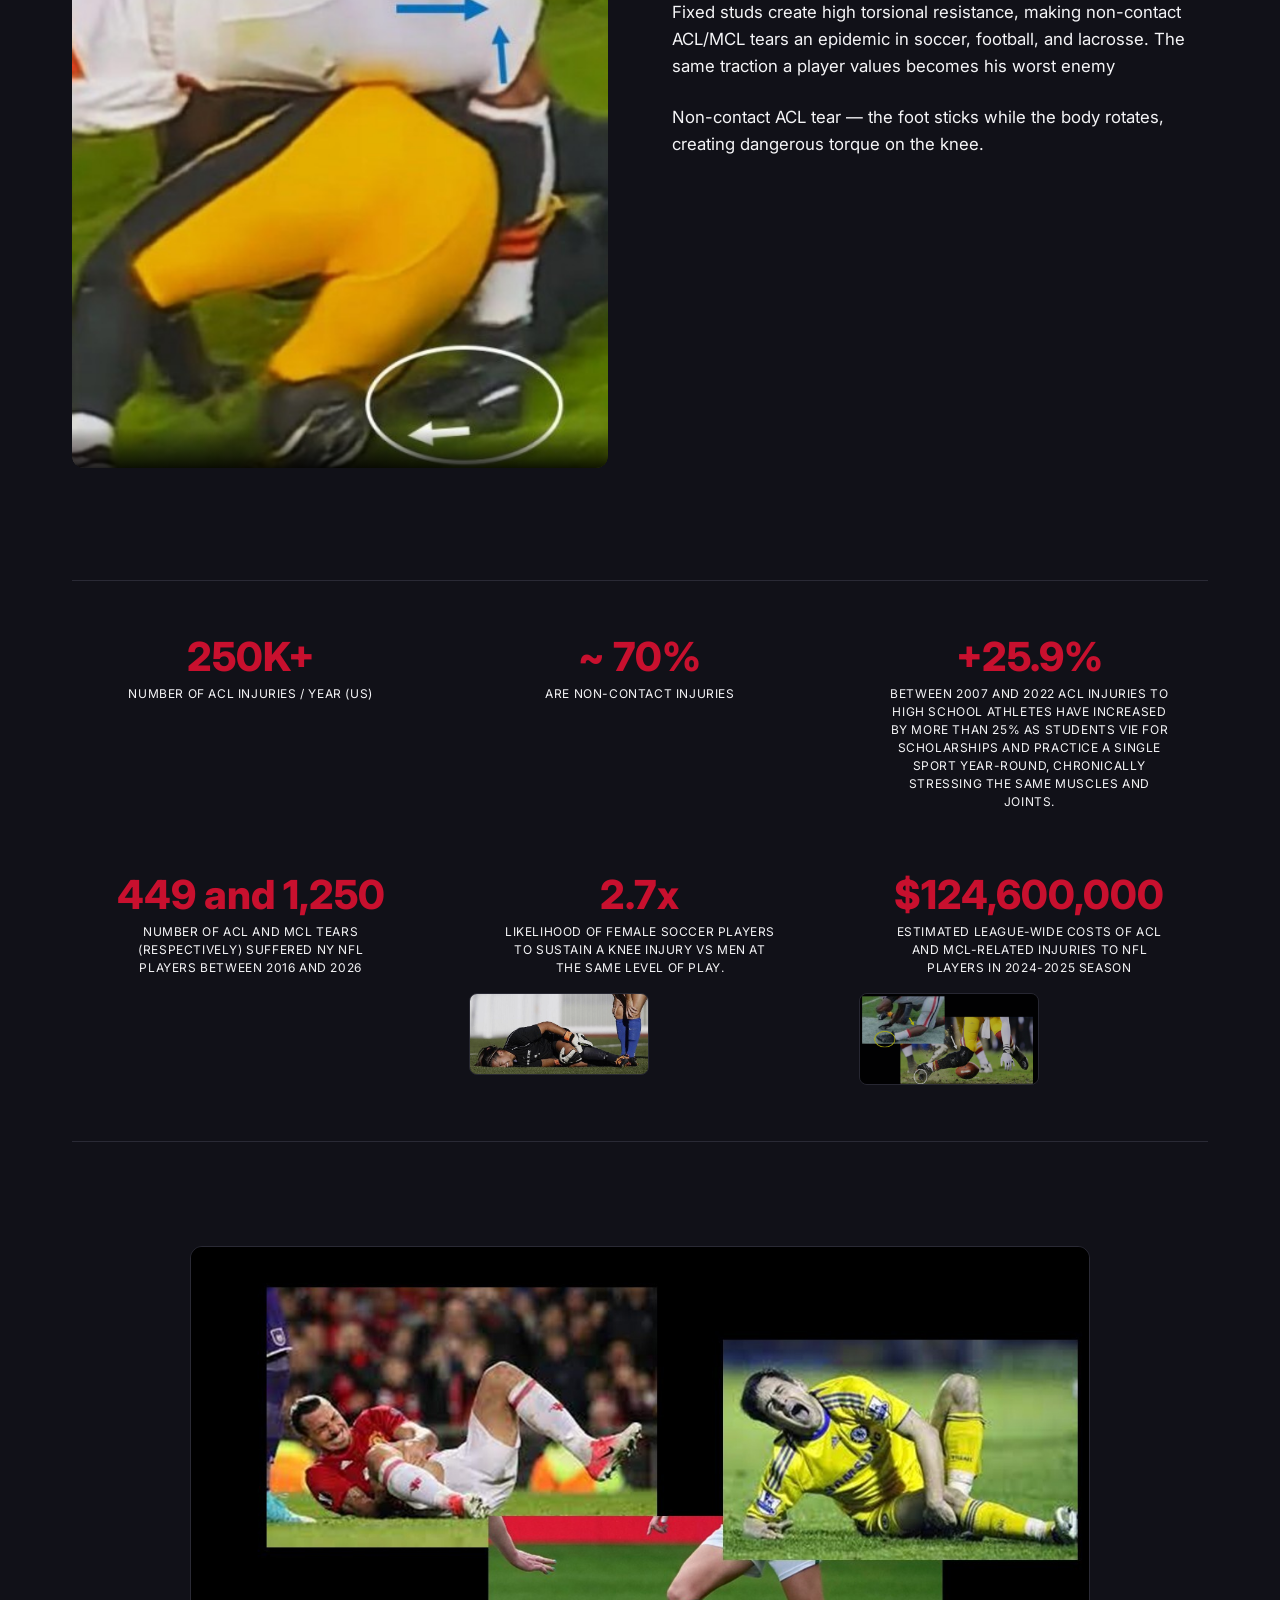
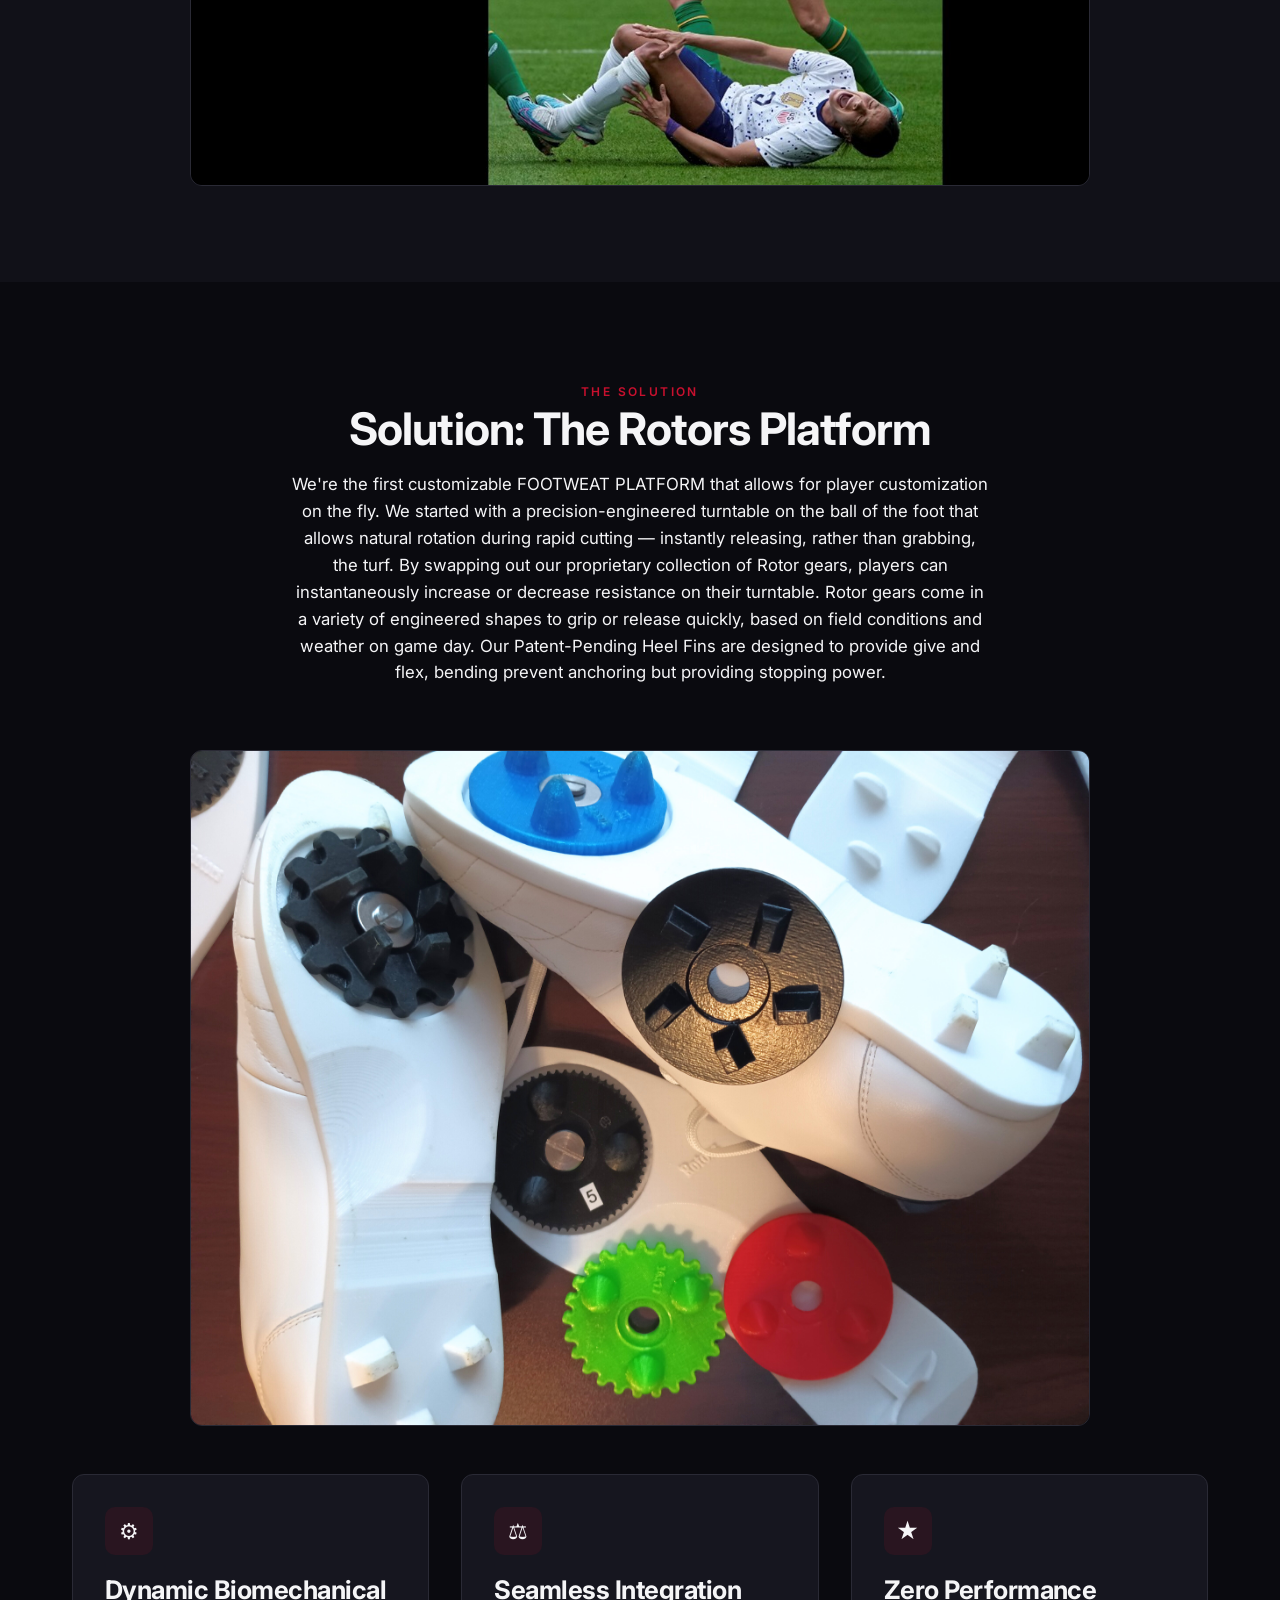
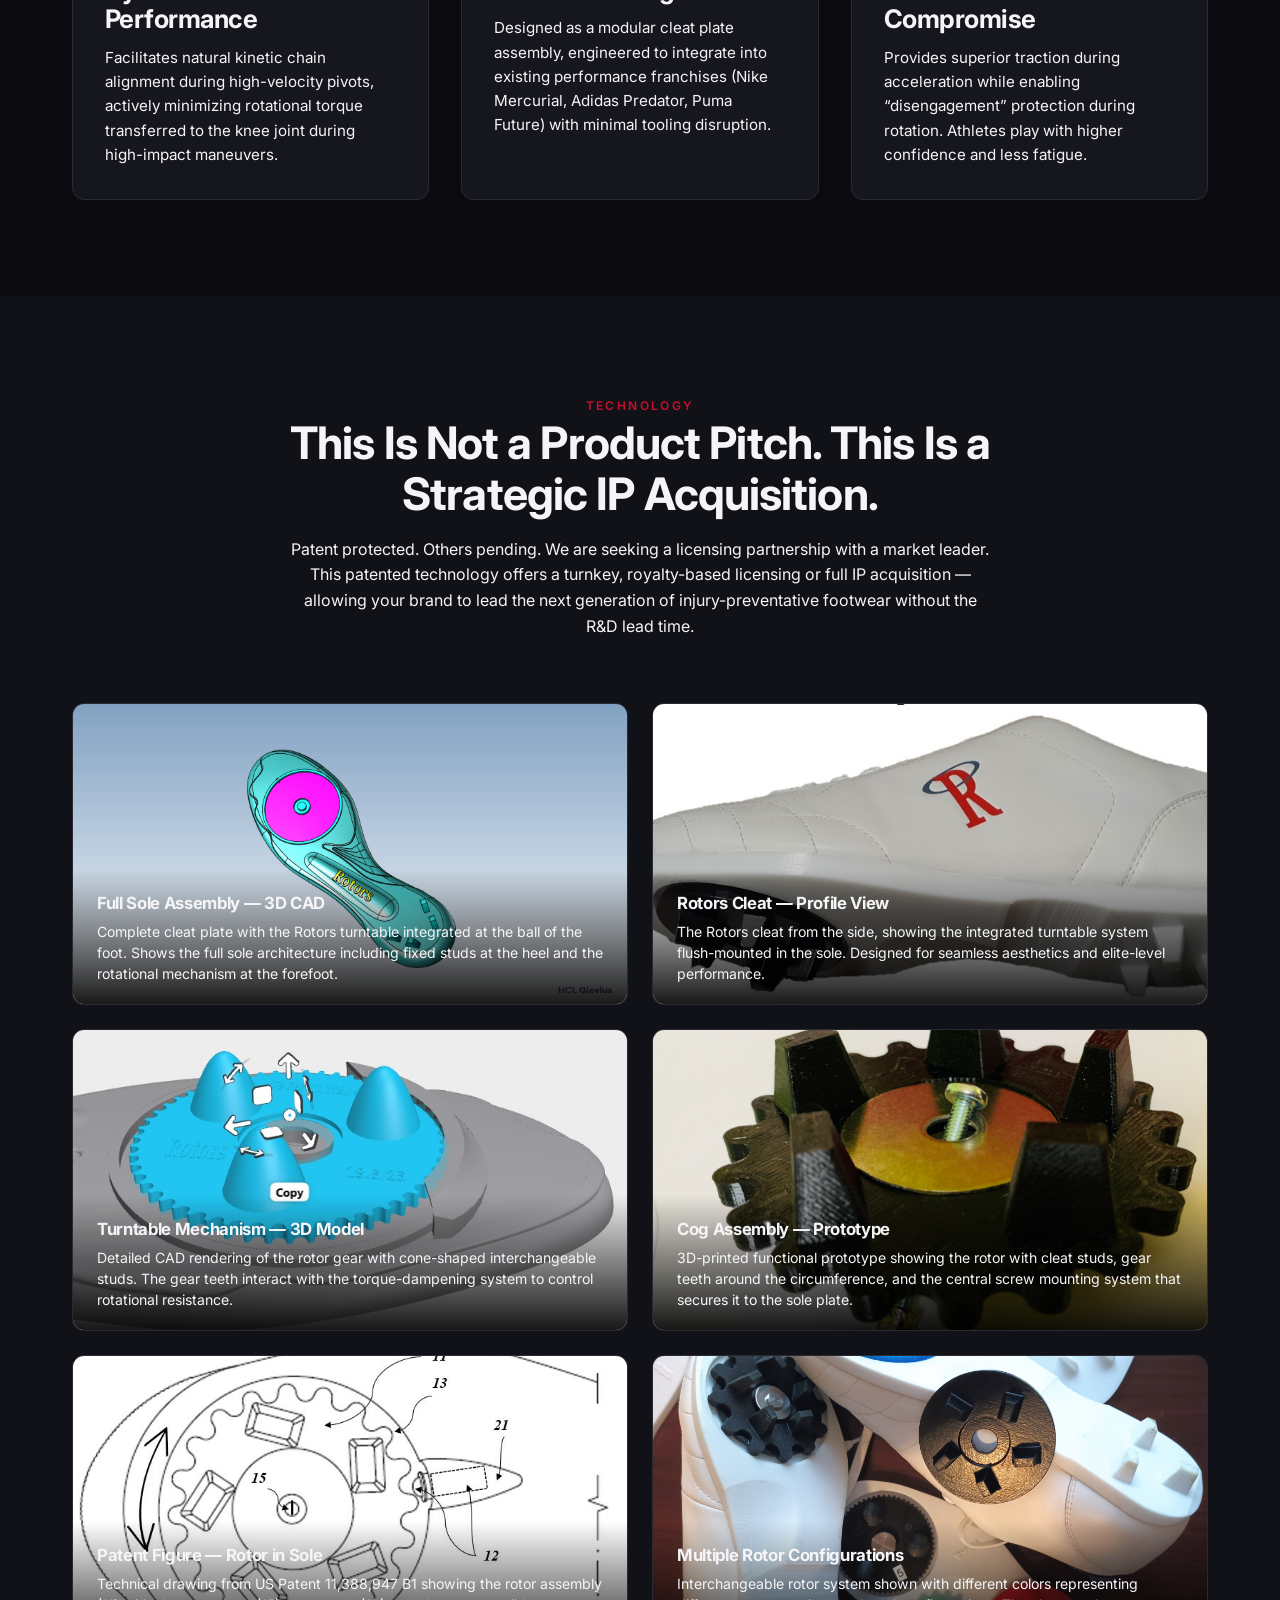
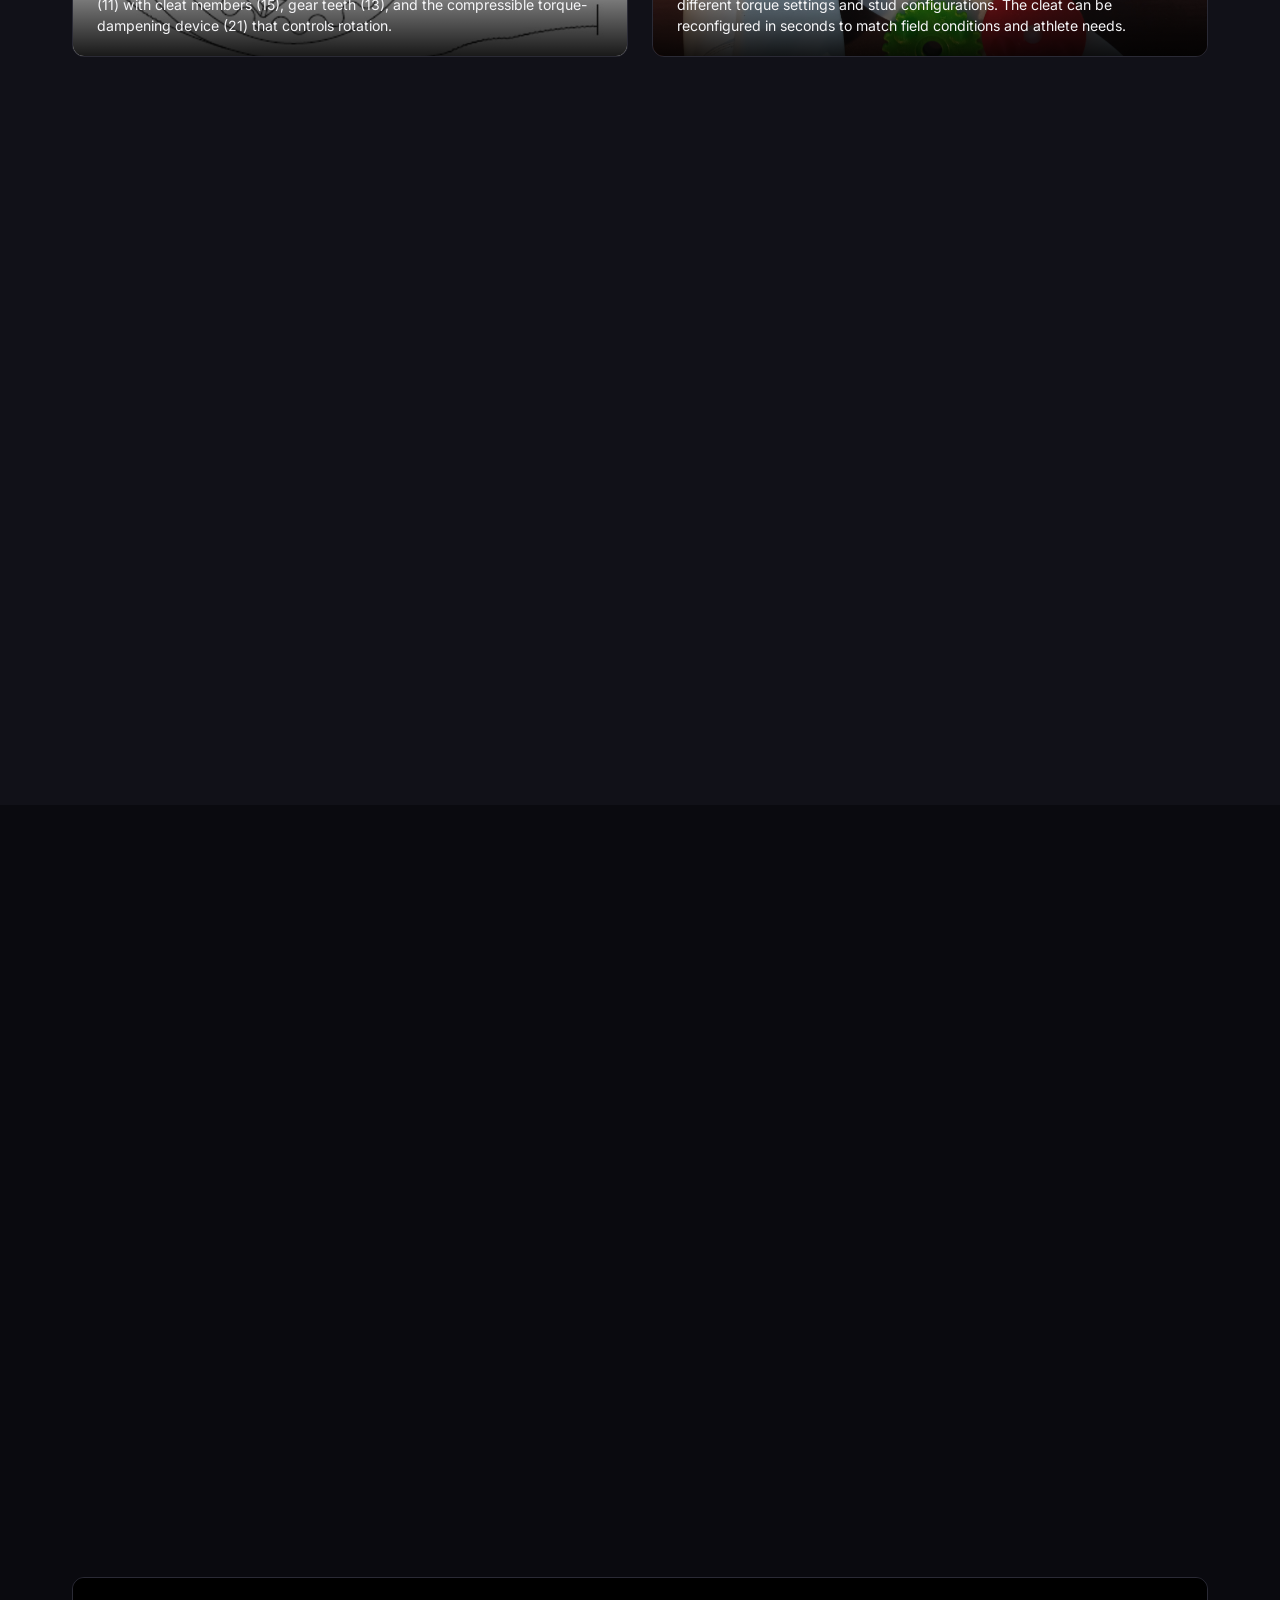
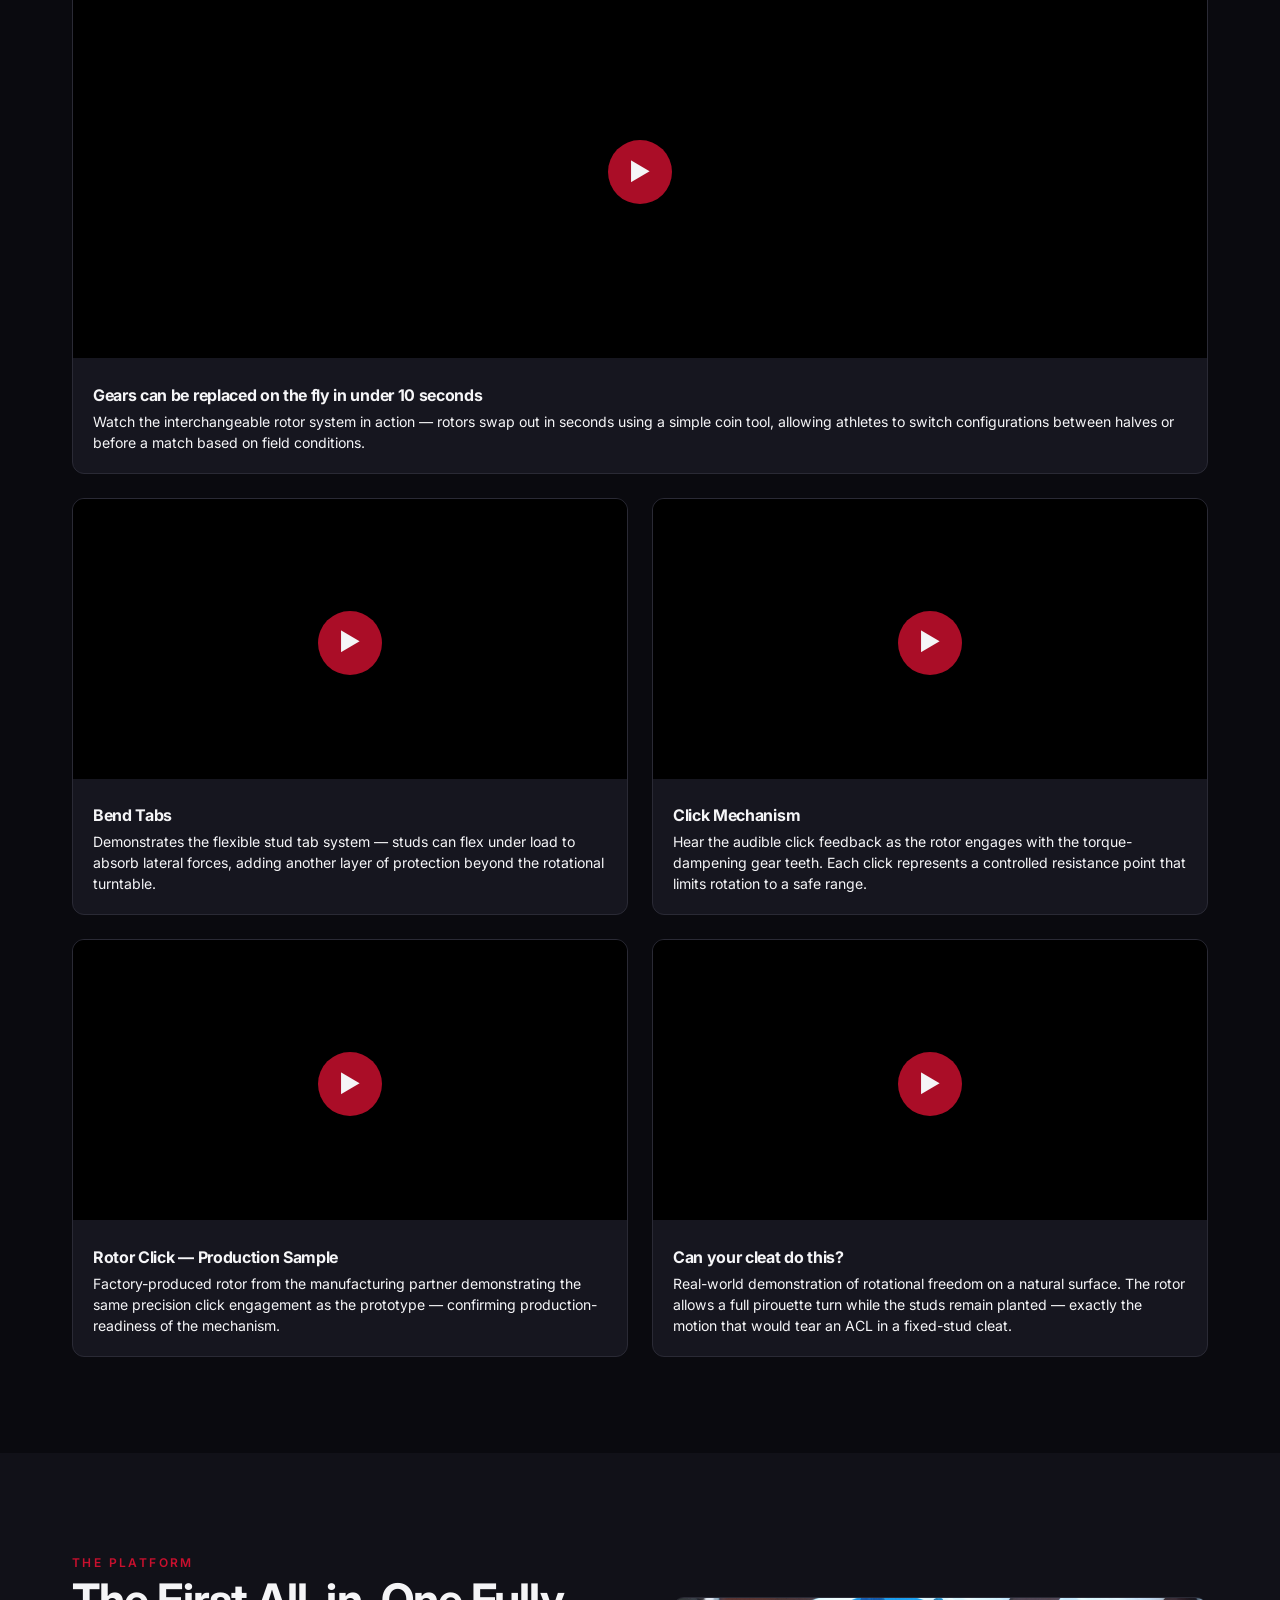
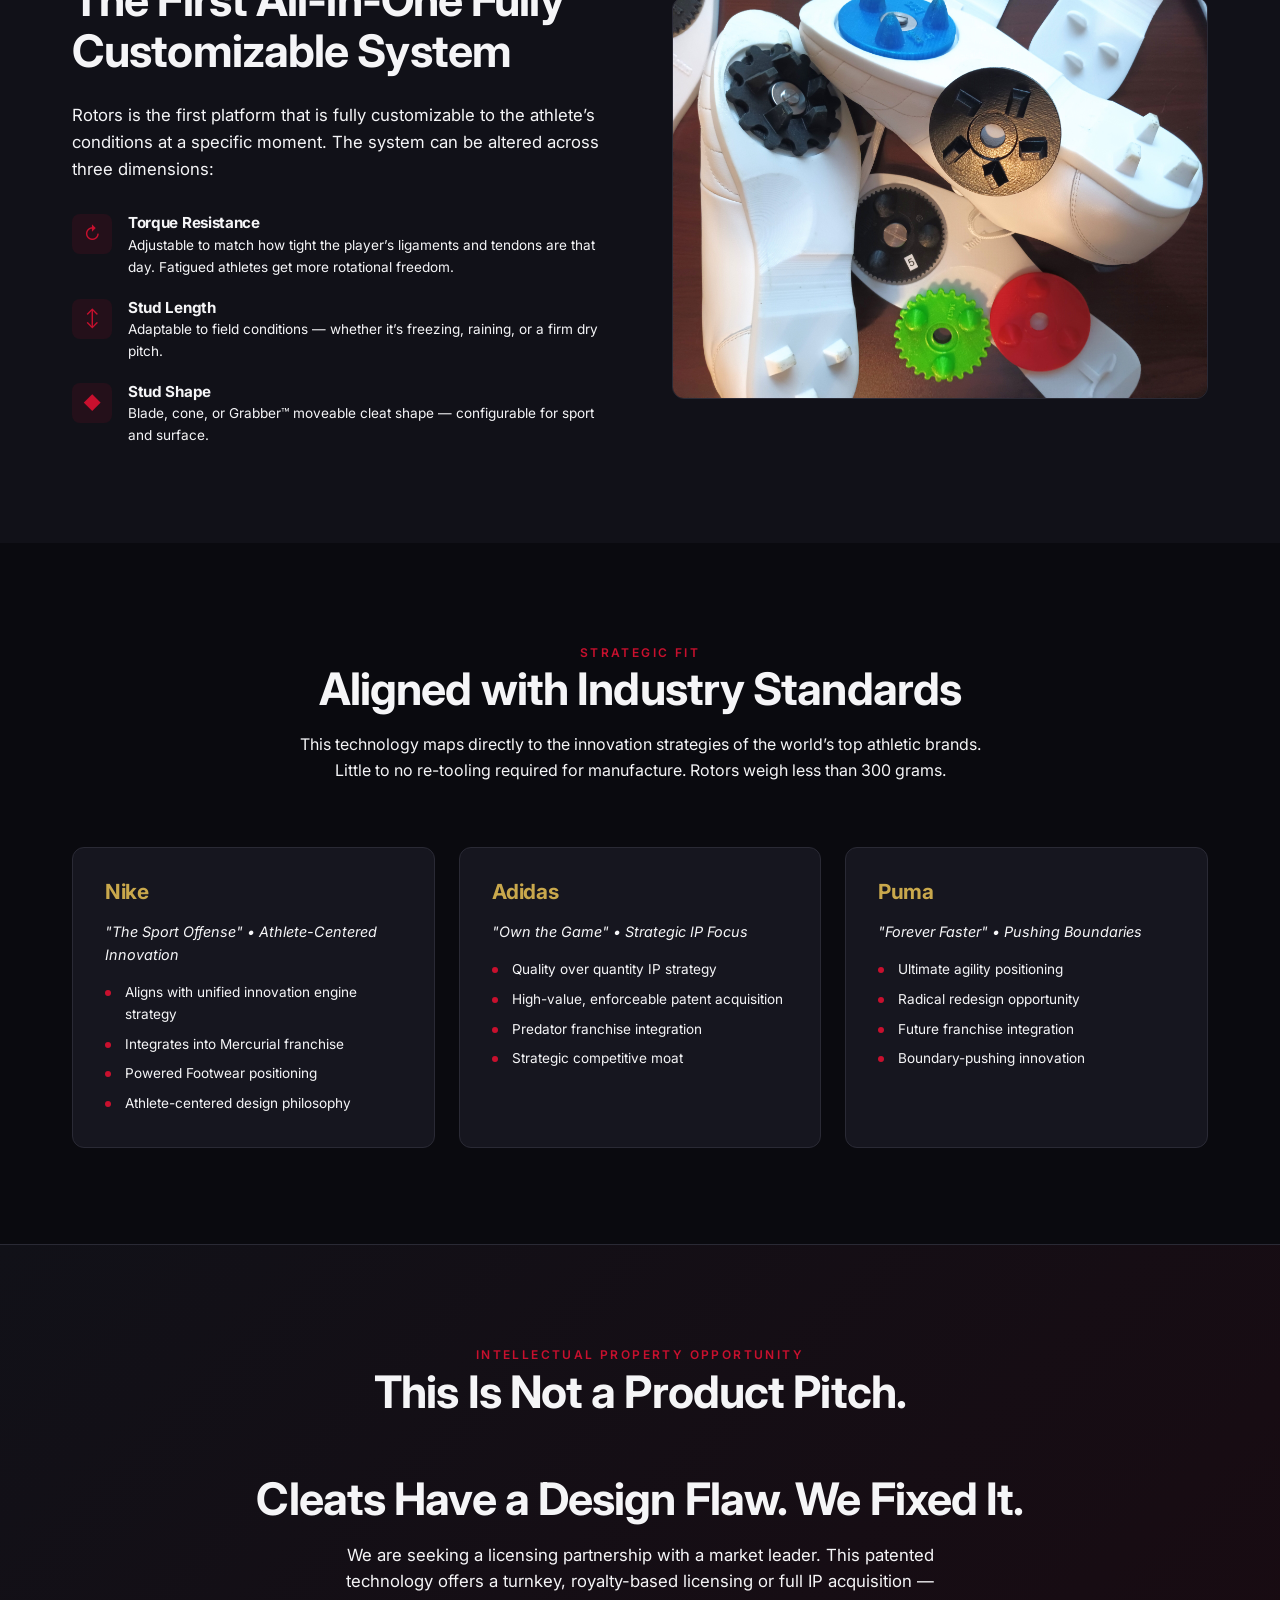
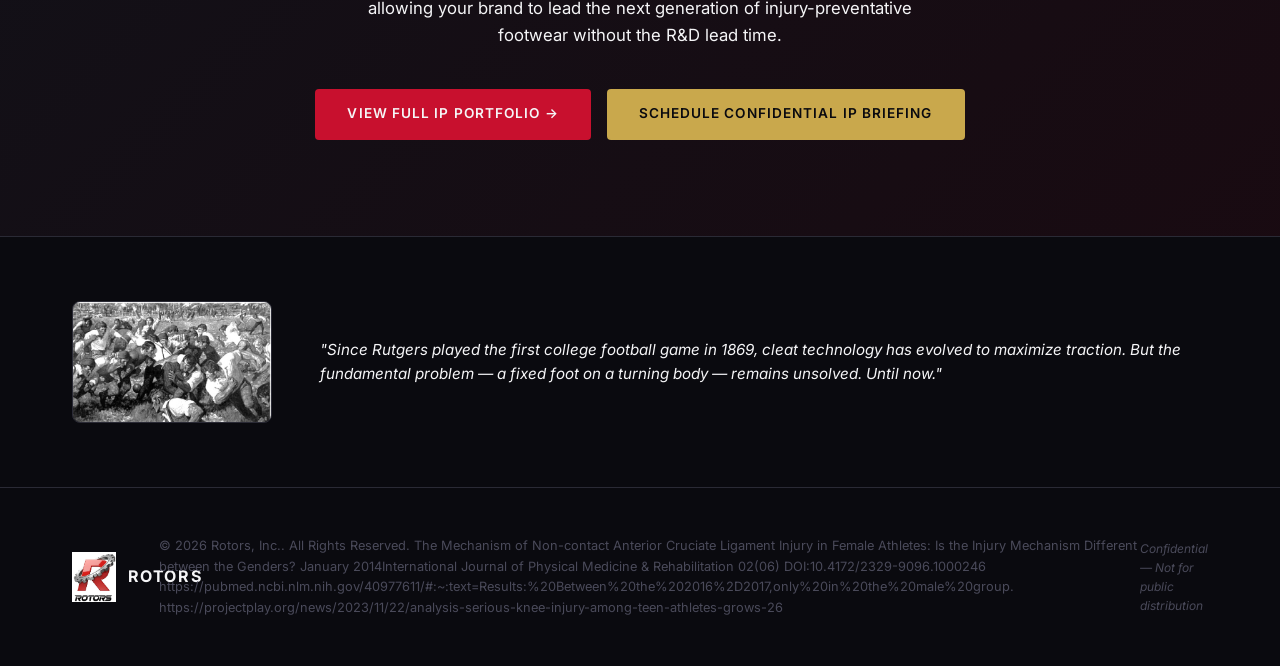
==== commit 4af9b99a: "Add CTA headline2 field in admin and remove static maintenance overlay - Add "Headline (Line 2)" fie" ====
--- a/index.html
+++ b/index.html
@@ -8,21 +8,14 @@
   <link rel="icon" type="image/x-icon" href="favicon.ico">
   <link rel="apple-touch-icon" sizes="180x180" href="apple-touch-icon.png">
   <link rel="icon" type="image/png" sizes="192x192" href="icon-192.png">
-  <link rel="stylesheet" href="css/style.css?v=12">
+  <link rel="stylesheet" href="css/style.css?v=13">
   <link rel="preconnect" href="https://fonts.googleapis.com">
   <link href="https://fonts.googleapis.com/css2?family=Inter:wght@400;500;600;700;800&display=swap" rel="stylesheet">
   <script src="https://identity.netlify.com/v1/netlify-identity-widget.js"></script>
 </head>
 <body>
 
-  <!-- ===== MAINTENANCE MODE OVERLAY ===== -->
-  <div class="maintenance-overlay" id="maintenanceOverlay" style="display:none;">
-    <div class="maintenance-content">
-      <img src="Brooks Rotors GoDaddy/TM Rotors Final .jpg" alt="Rotors Logo" class="maintenance-logo">
-      <h1>Under Maintenance</h1>
-      <p id="maintenanceMessage">We're updating our site. Please check back shortly.</p>
-    </div>
-  </div>
+  <!-- Maintenance overlay is created dynamically by JS when enabled -->
 
   <!-- ===== NAVIGATION ===== -->
   <nav class="navbar" id="navbar">
@@ -448,9 +441,9 @@
   <section class="cta-section" id="contact">
     <div class="container fade-in">
       <span class="section-label">Intellectual Property Opportunity</span>
-      <h2>This Is Not a Product Pitch.</h2>
-      <div class="headline-spacer"></div>
-      <h2>Cleats Have a Design Flaw. We Fixed It.</h2>
+      <h2 id="ctaHeadline1">This Is Not a Product Pitch.</h2>
+      <div class="headline-spacer" id="ctaSpacer"></div>
+      <h2 id="ctaHeadline2">Cleats Have a Design Flaw. We Fixed It.</h2>
       <p>We are seeking a licensing partnership with a market leader. This patented technology offers a turnkey, royalty-based licensing or full IP acquisition &mdash; allowing your brand to lead the next generation of injury-preventative footwear without the R&amp;D lead time.</p>
       <div class="btn-group">
         <a href="ip.html" class="btn btn-primary">View Full IP Portfolio &rarr;</a>
@@ -483,7 +476,7 @@
     </div>
   </footer>
 
-  <script src="js/main.js?v=4"></script>
+  <script src="js/main.js?v=5"></script>
   <script>
     // Netlify Identity redirect after login
     if (window.netlifyIdentity) {
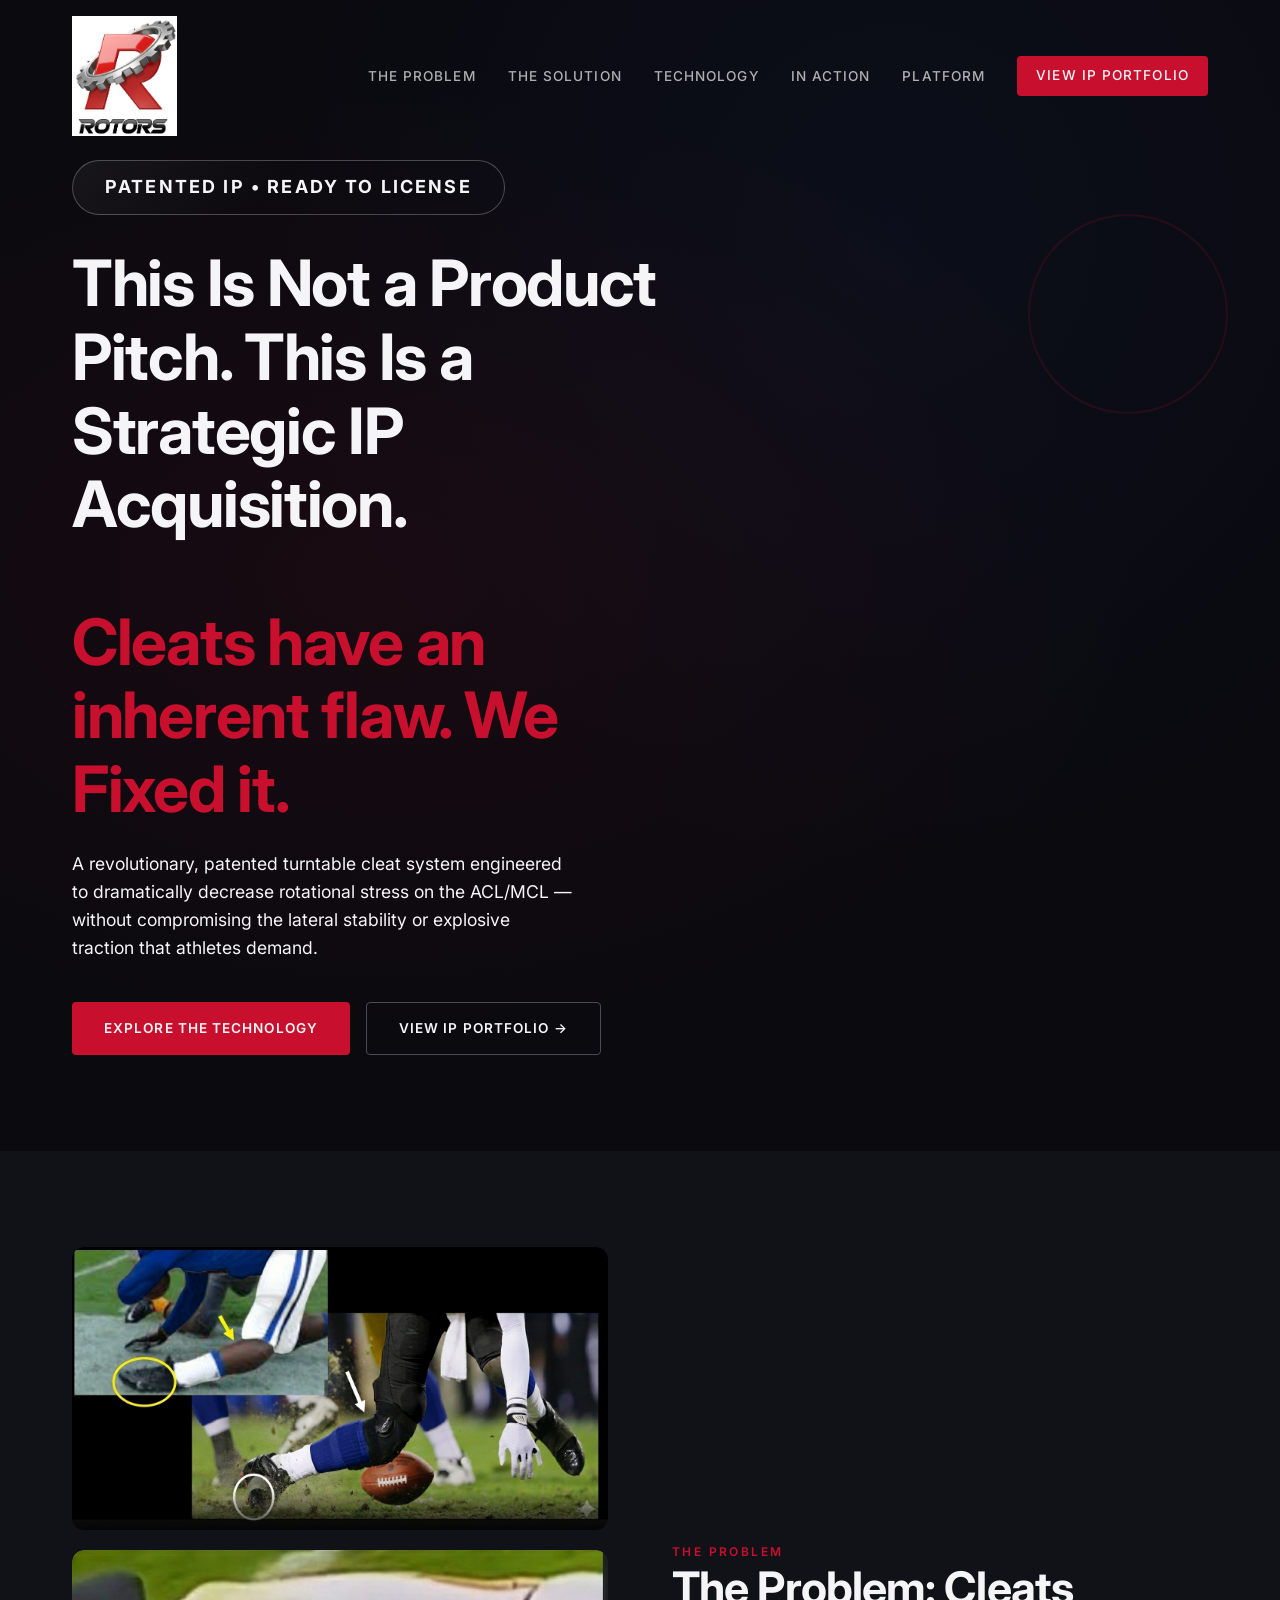
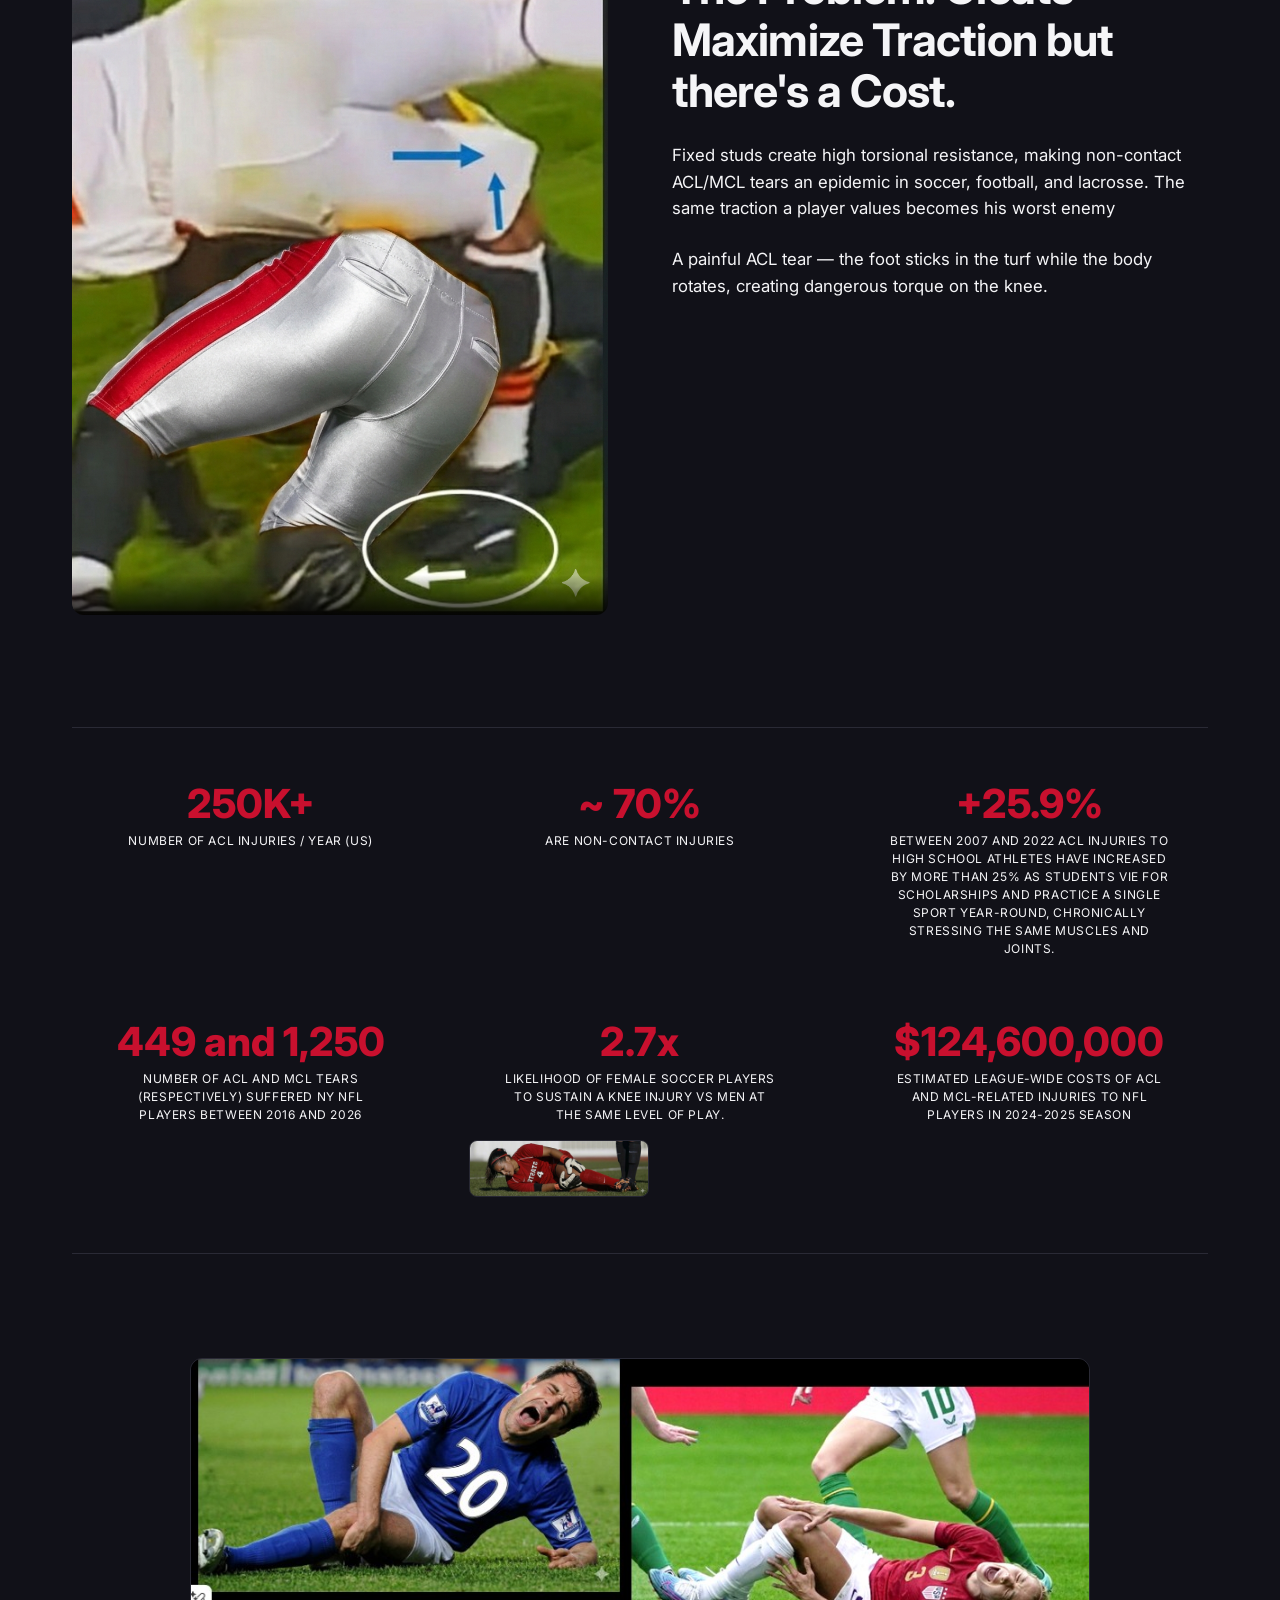
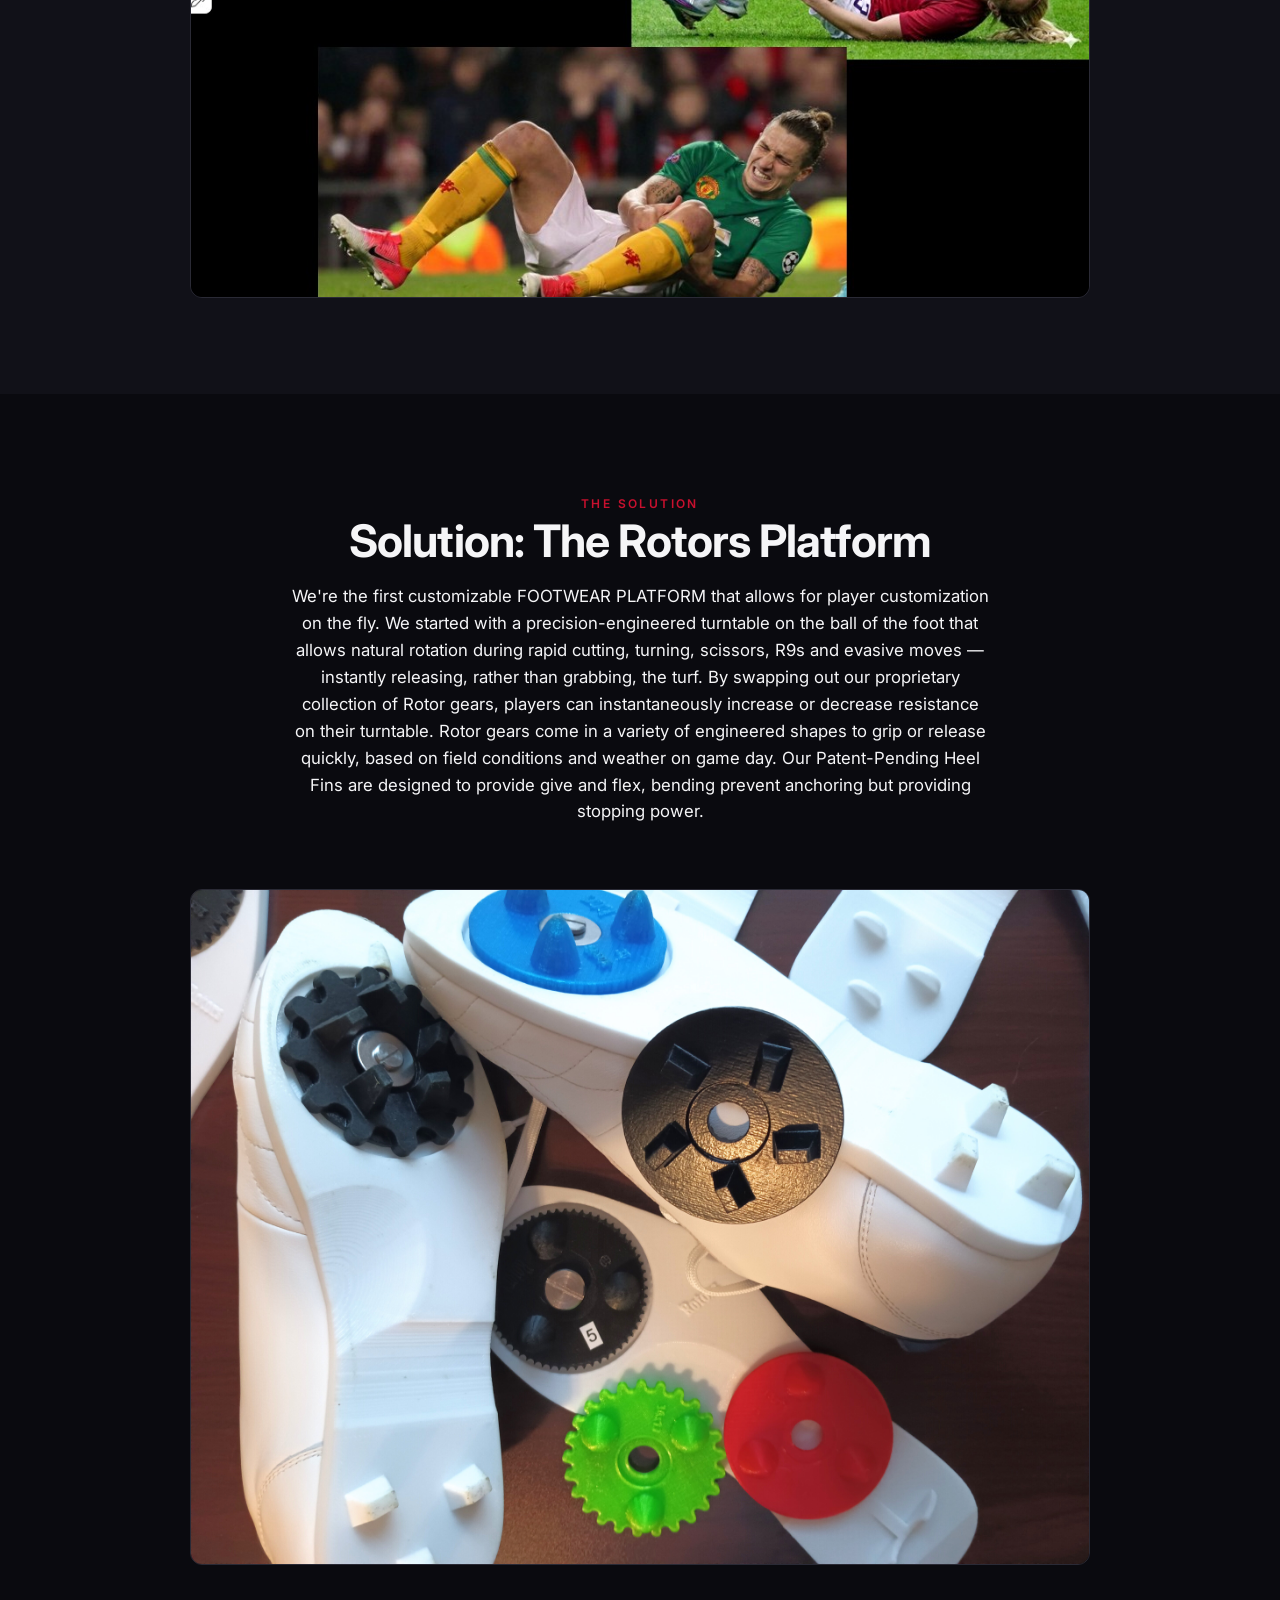
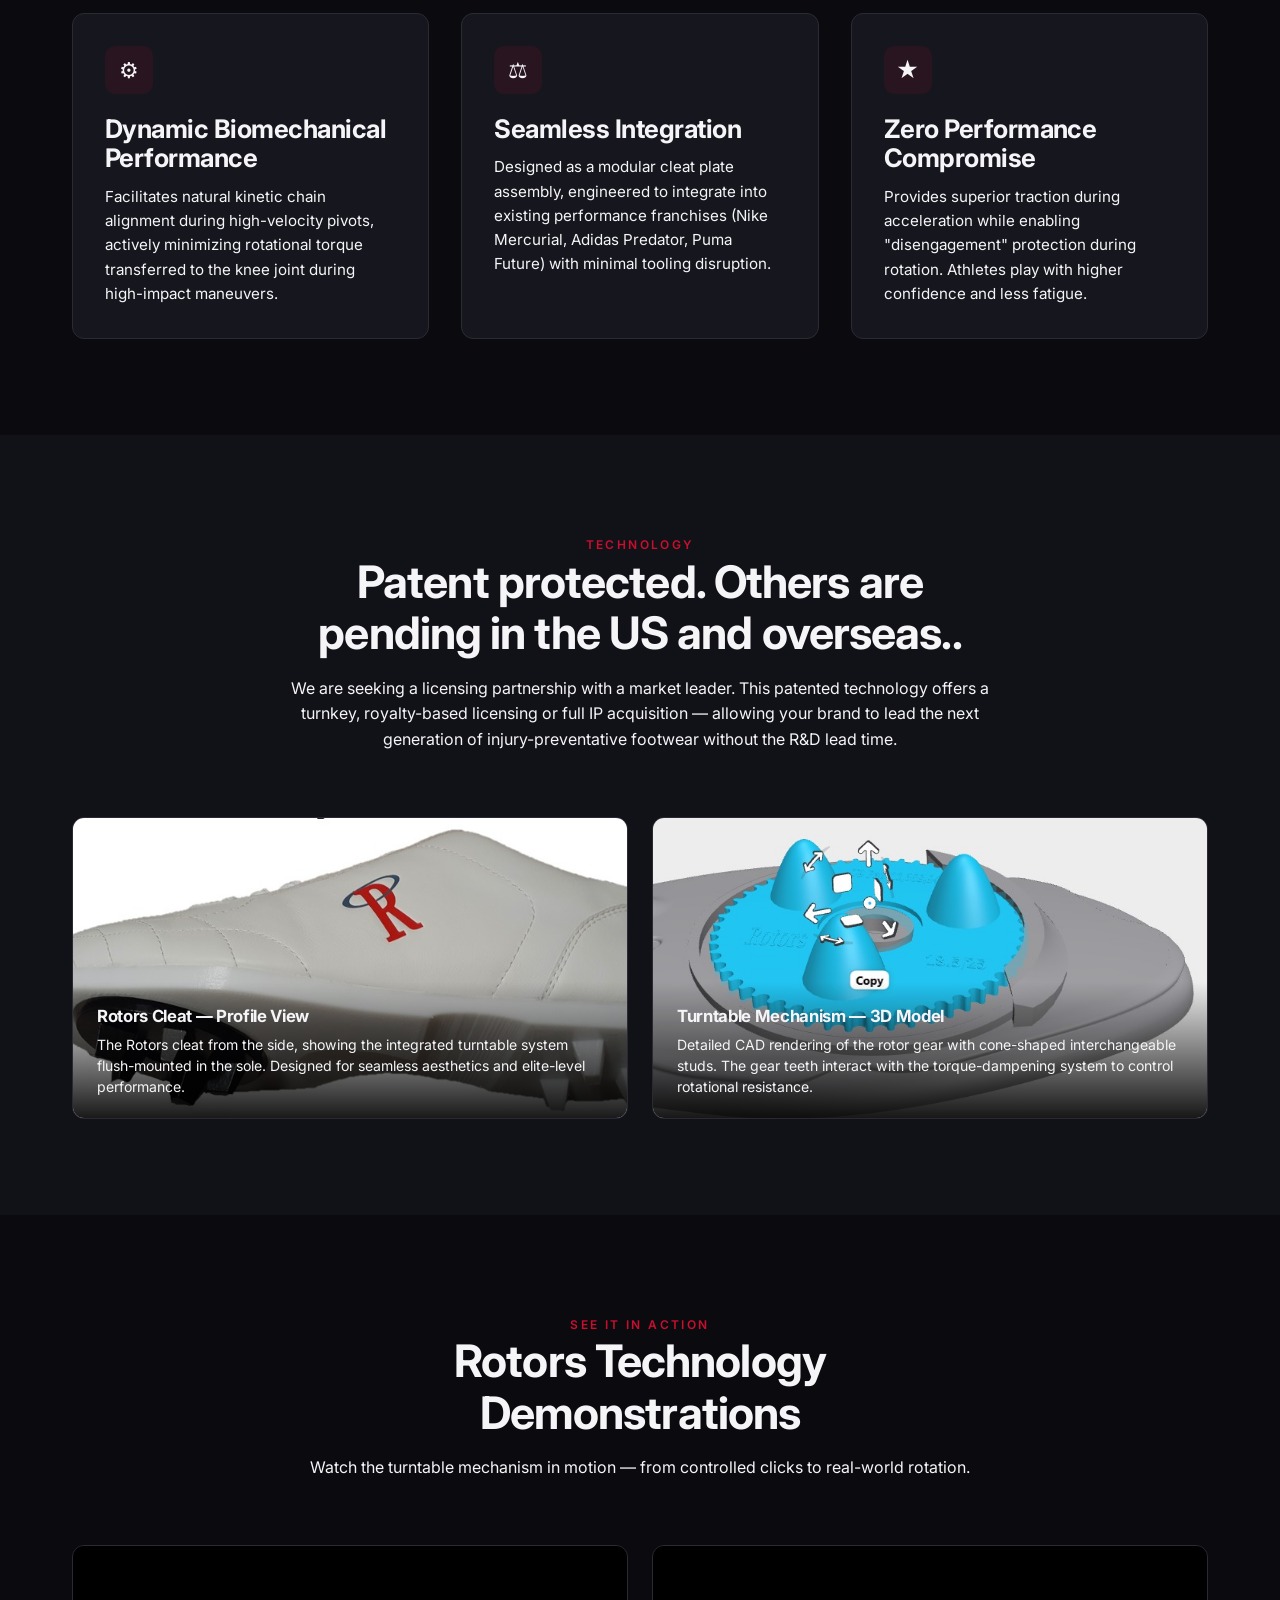
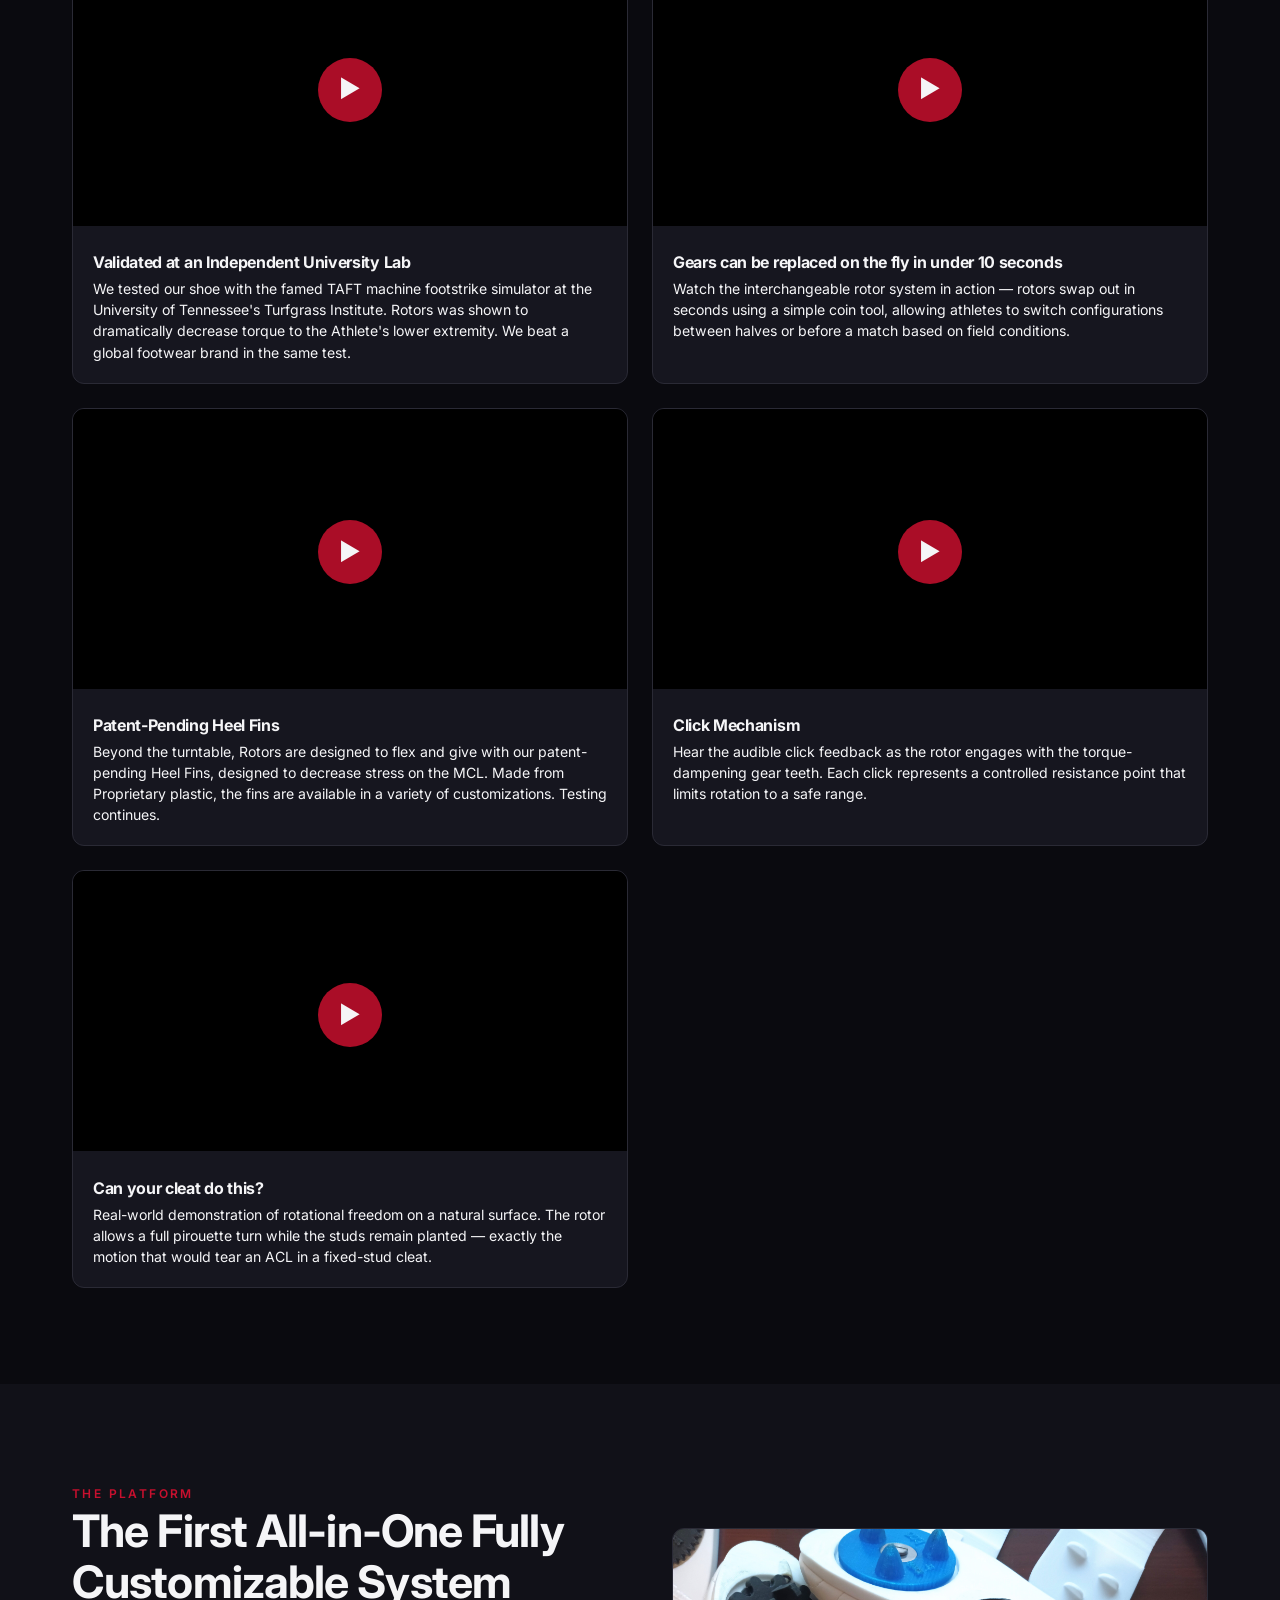
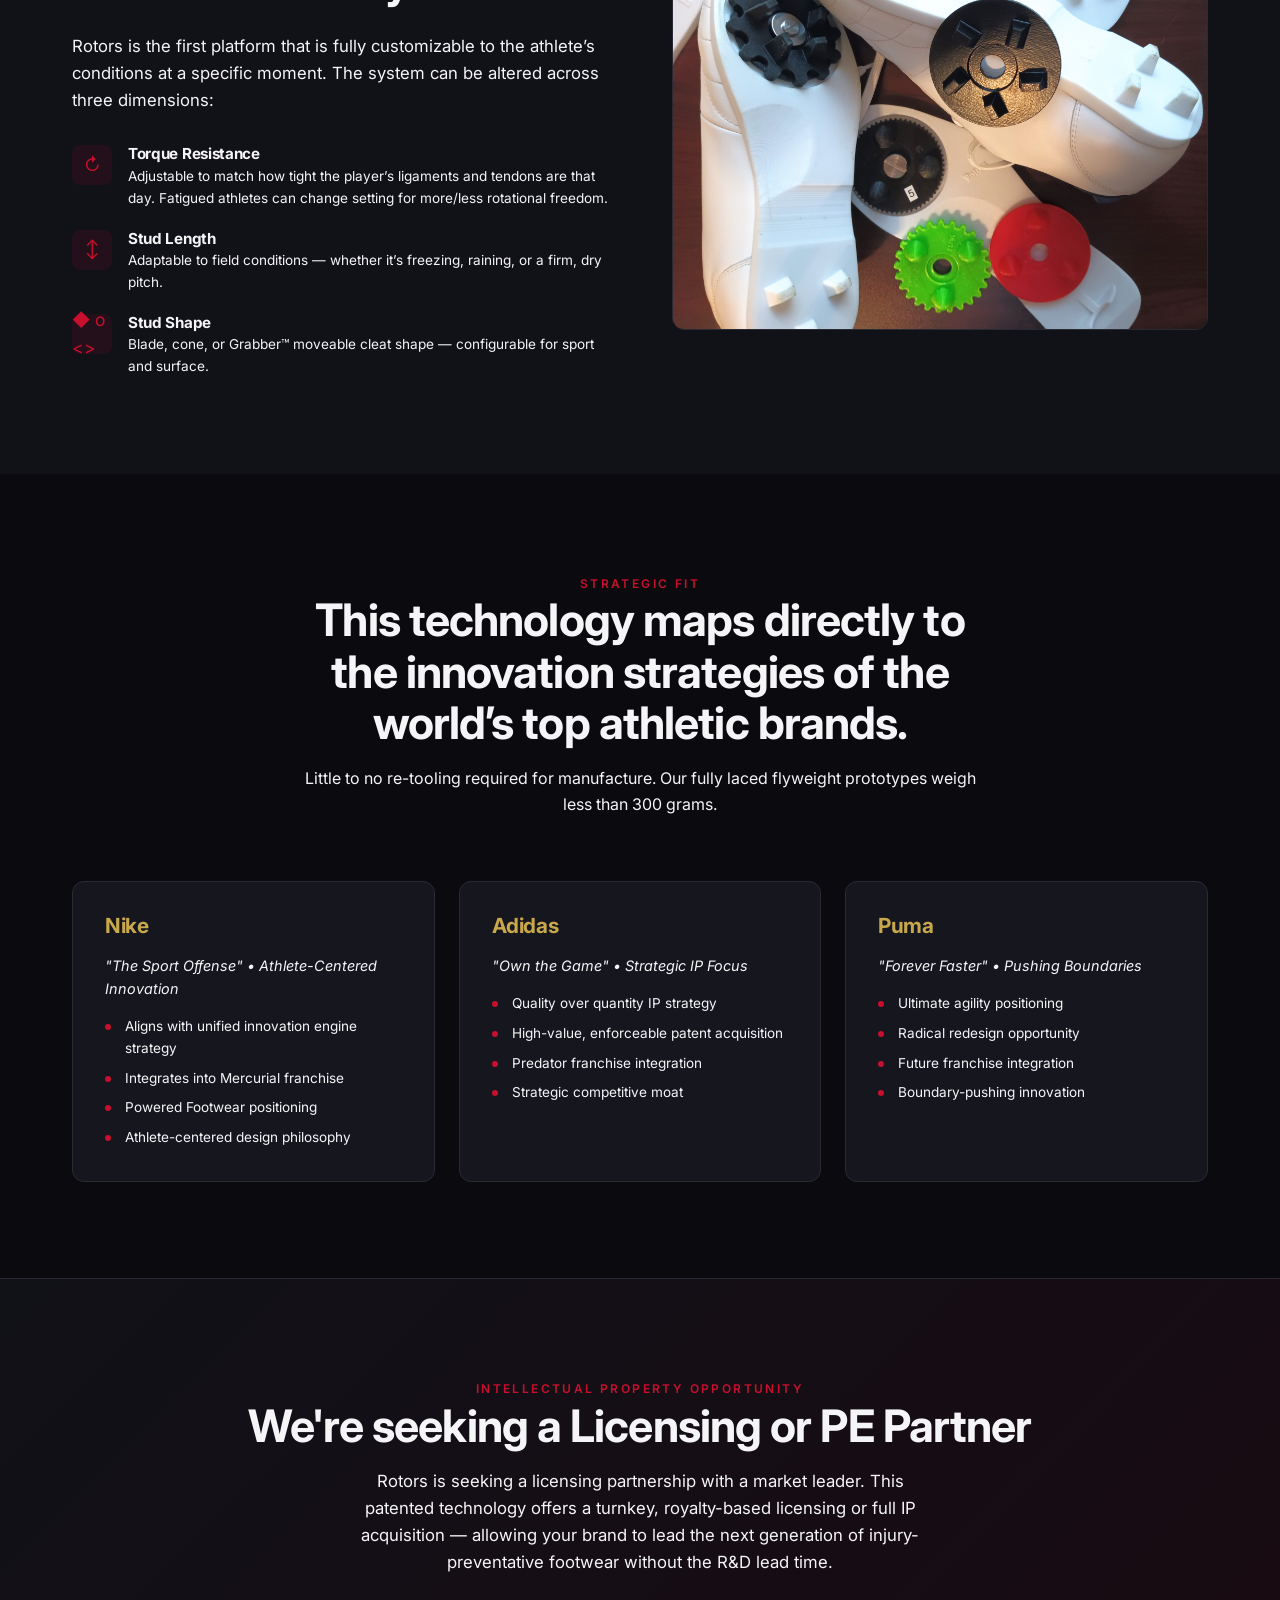
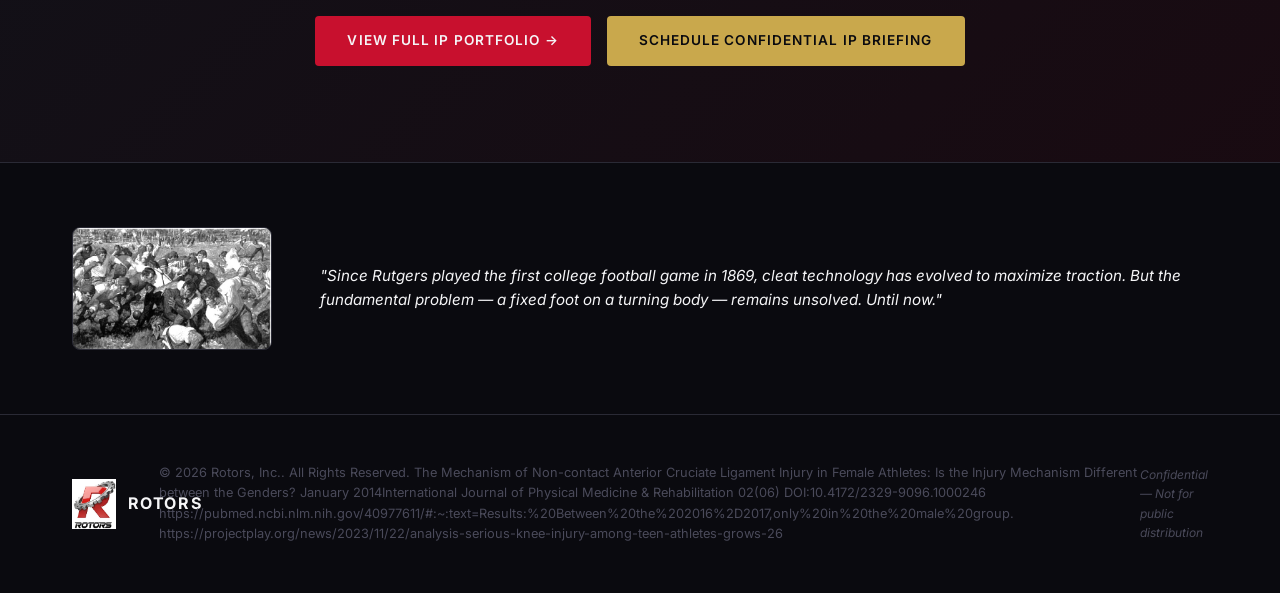
==== commit e9519f8b: "Split hero headline into two lines with spacer bar between them - Hero now shows headline and headli" ====
--- a/index.html
+++ b/index.html
@@ -8,7 +8,7 @@
   <link rel="icon" type="image/x-icon" href="favicon.ico">
   <link rel="apple-touch-icon" sizes="180x180" href="apple-touch-icon.png">
   <link rel="icon" type="image/png" sizes="192x192" href="icon-192.png">
-  <link rel="stylesheet" href="css/style.css?v=13">
+  <link rel="stylesheet" href="css/style.css?v=14">
   <link rel="preconnect" href="https://fonts.googleapis.com">
   <link href="https://fonts.googleapis.com/css2?family=Inter:wght@400;500;600;700;800&display=swap" rel="stylesheet">
   <script src="https://identity.netlify.com/v1/netlify-identity-widget.js"></script>
@@ -44,7 +44,9 @@
     <div class="container">
       <div class="hero-content fade-in">
         <span class="hero-badge">Patented IP &bull; Ready to License</span>
-        <h1>Re-engineering the Future of <span class="highlight">Athletic Traction</span></h1>
+        <h1 id="heroHeadline1">Re-engineering the Future of</h1>
+        <div class="headline-spacer"></div>
+        <h1 id="heroHeadline2"><span class="highlight">Athletic Traction</span></h1>
         <p class="hero-text">A revolutionary, patented turntable cleat system engineered to dramatically decrease rotational stress on the ACL/MCL &mdash; without compromising the lateral stability or explosive traction elite athletes demand.</p>
         <div class="btn-group">
           <a href="#solution" class="btn btn-primary">Explore the Technology</a>
@@ -476,7 +478,7 @@
     </div>
   </footer>
 
-  <script src="js/main.js?v=5"></script>
+  <script src="js/main.js?v=6"></script>
   <script>
     // Netlify Identity redirect after login
     if (window.netlifyIdentity) {
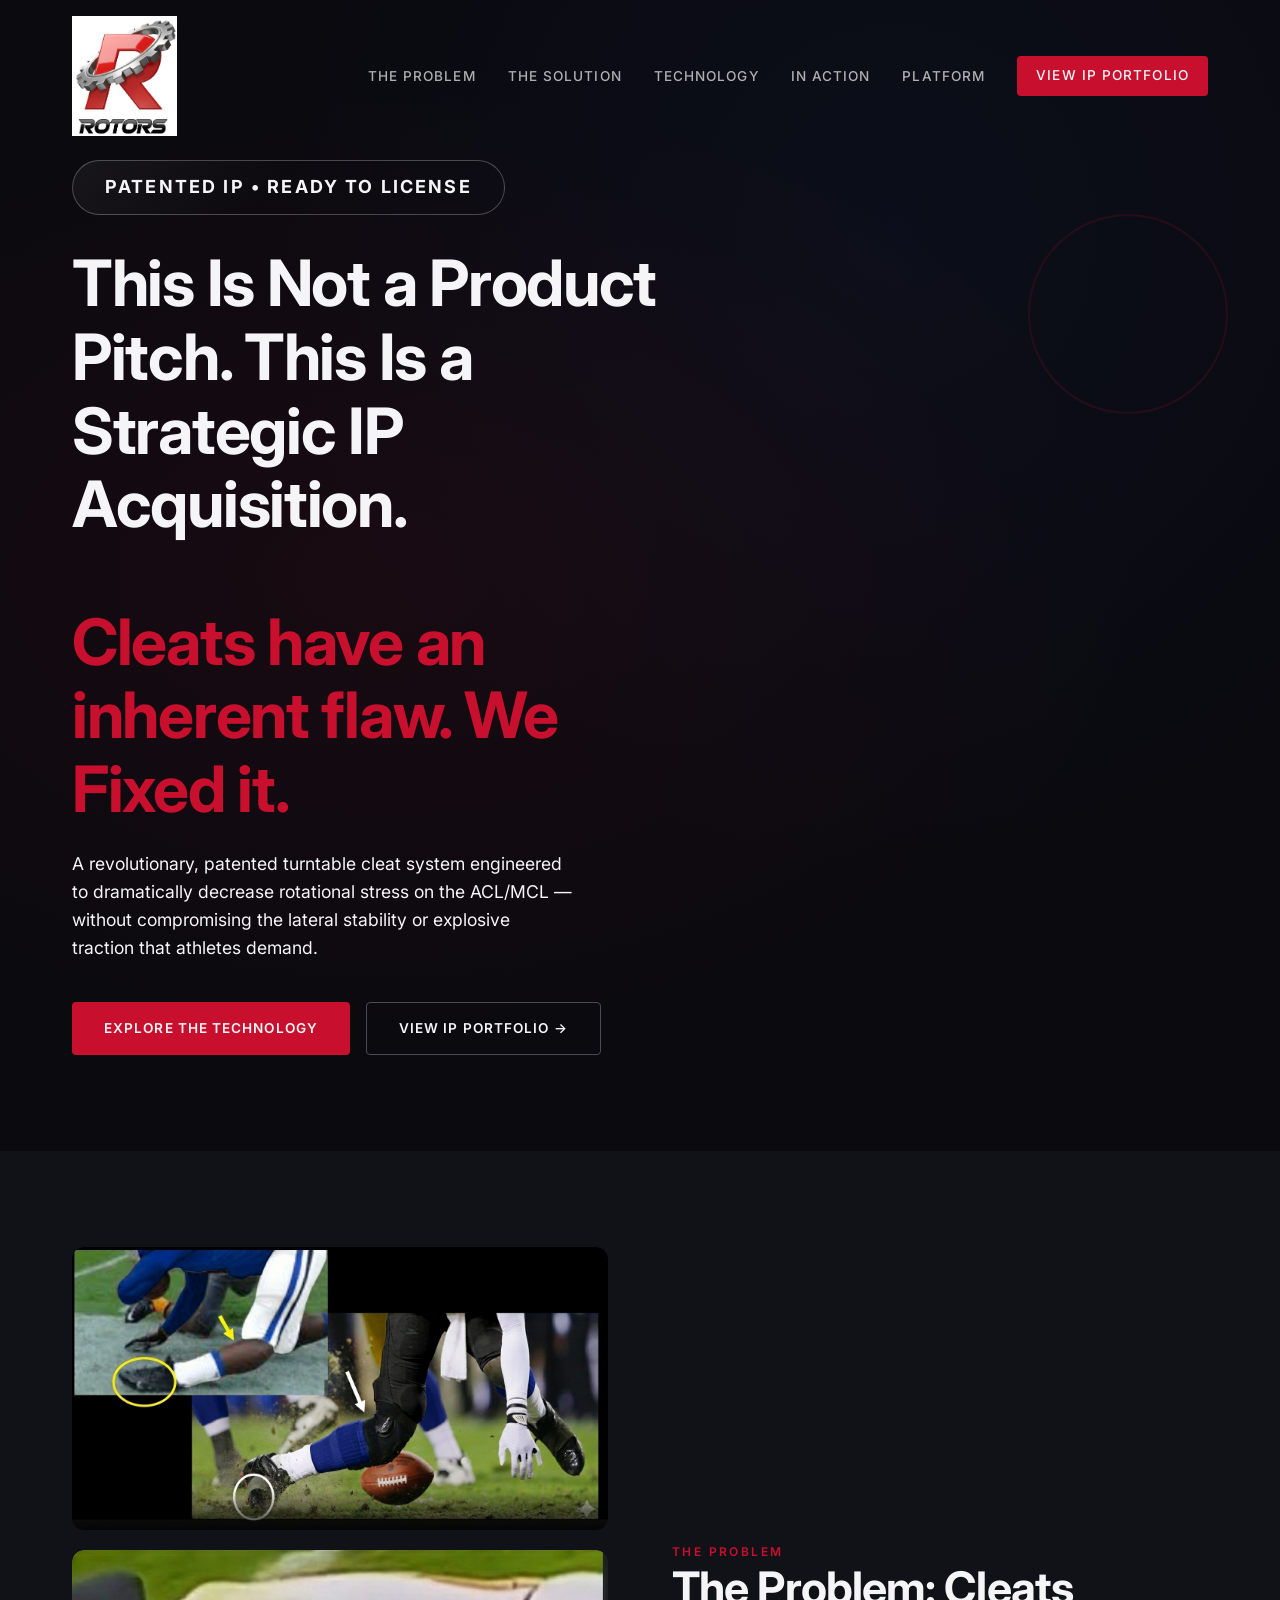
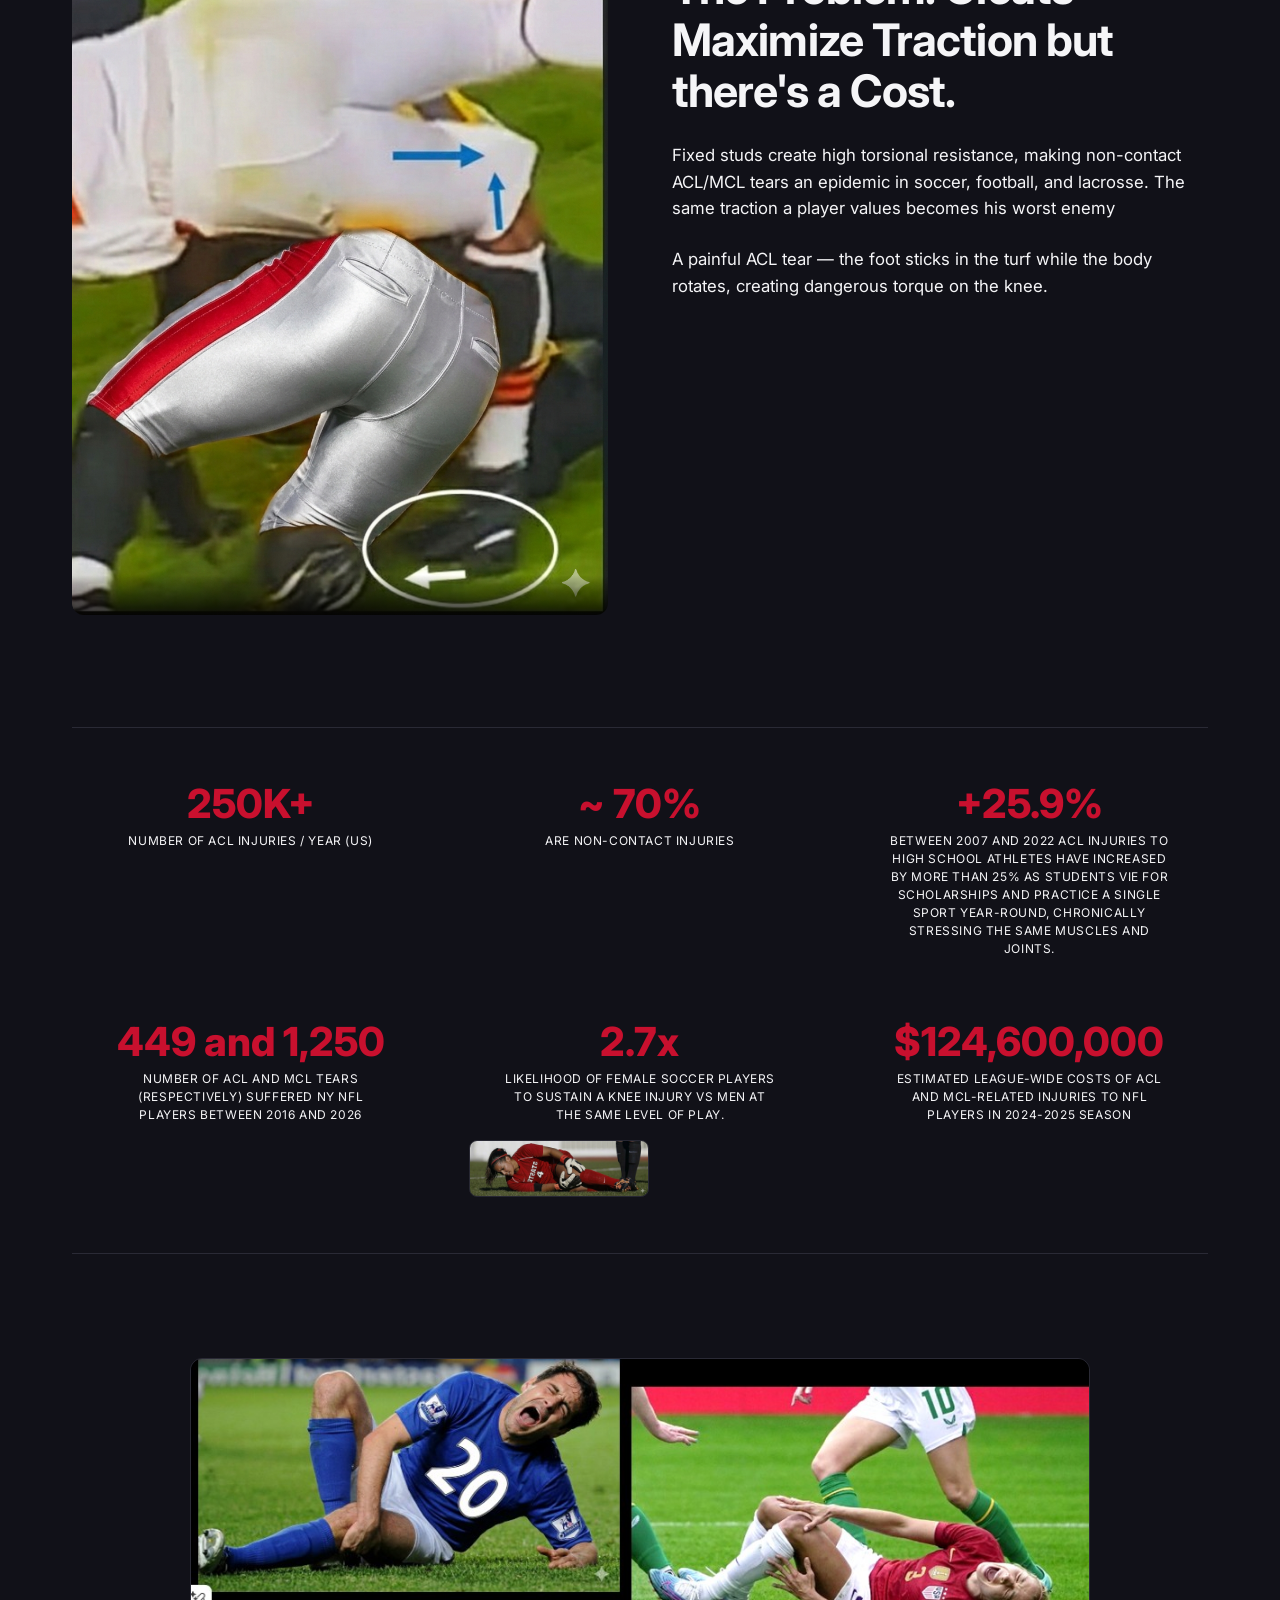
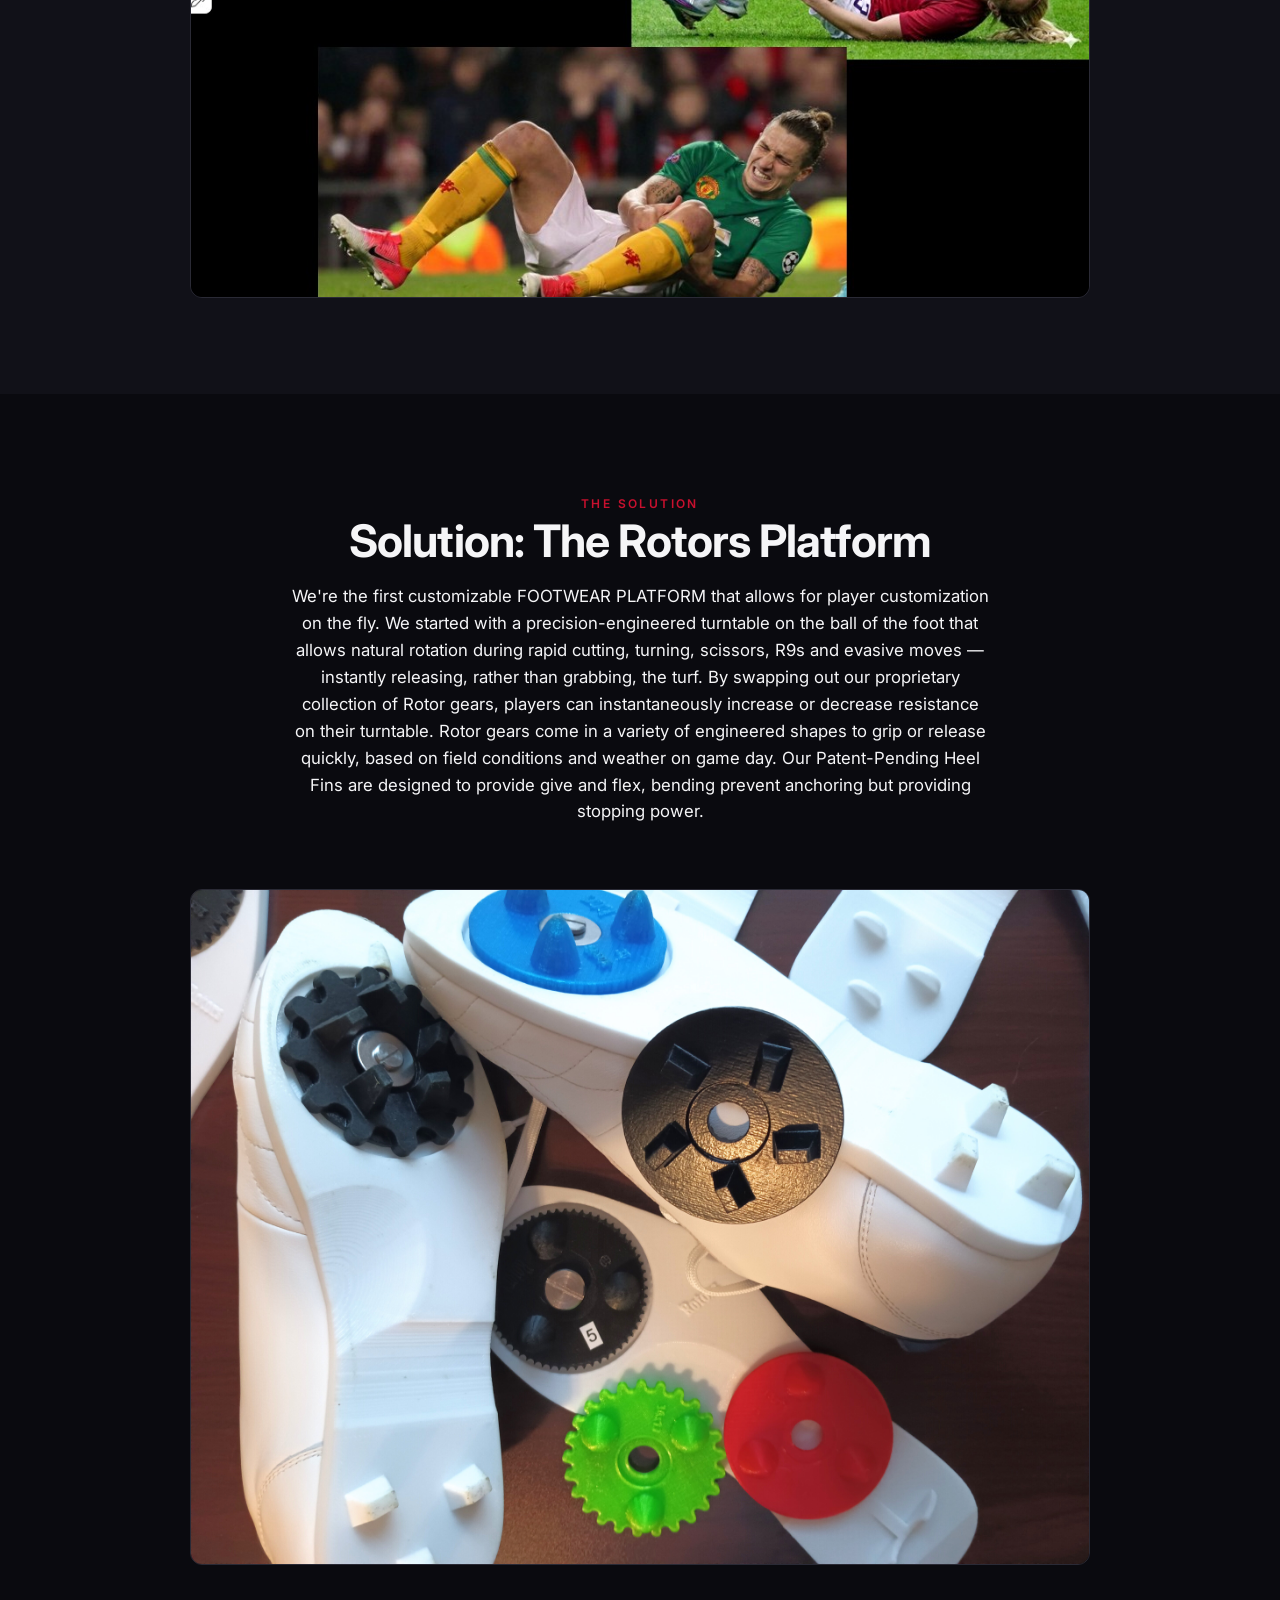
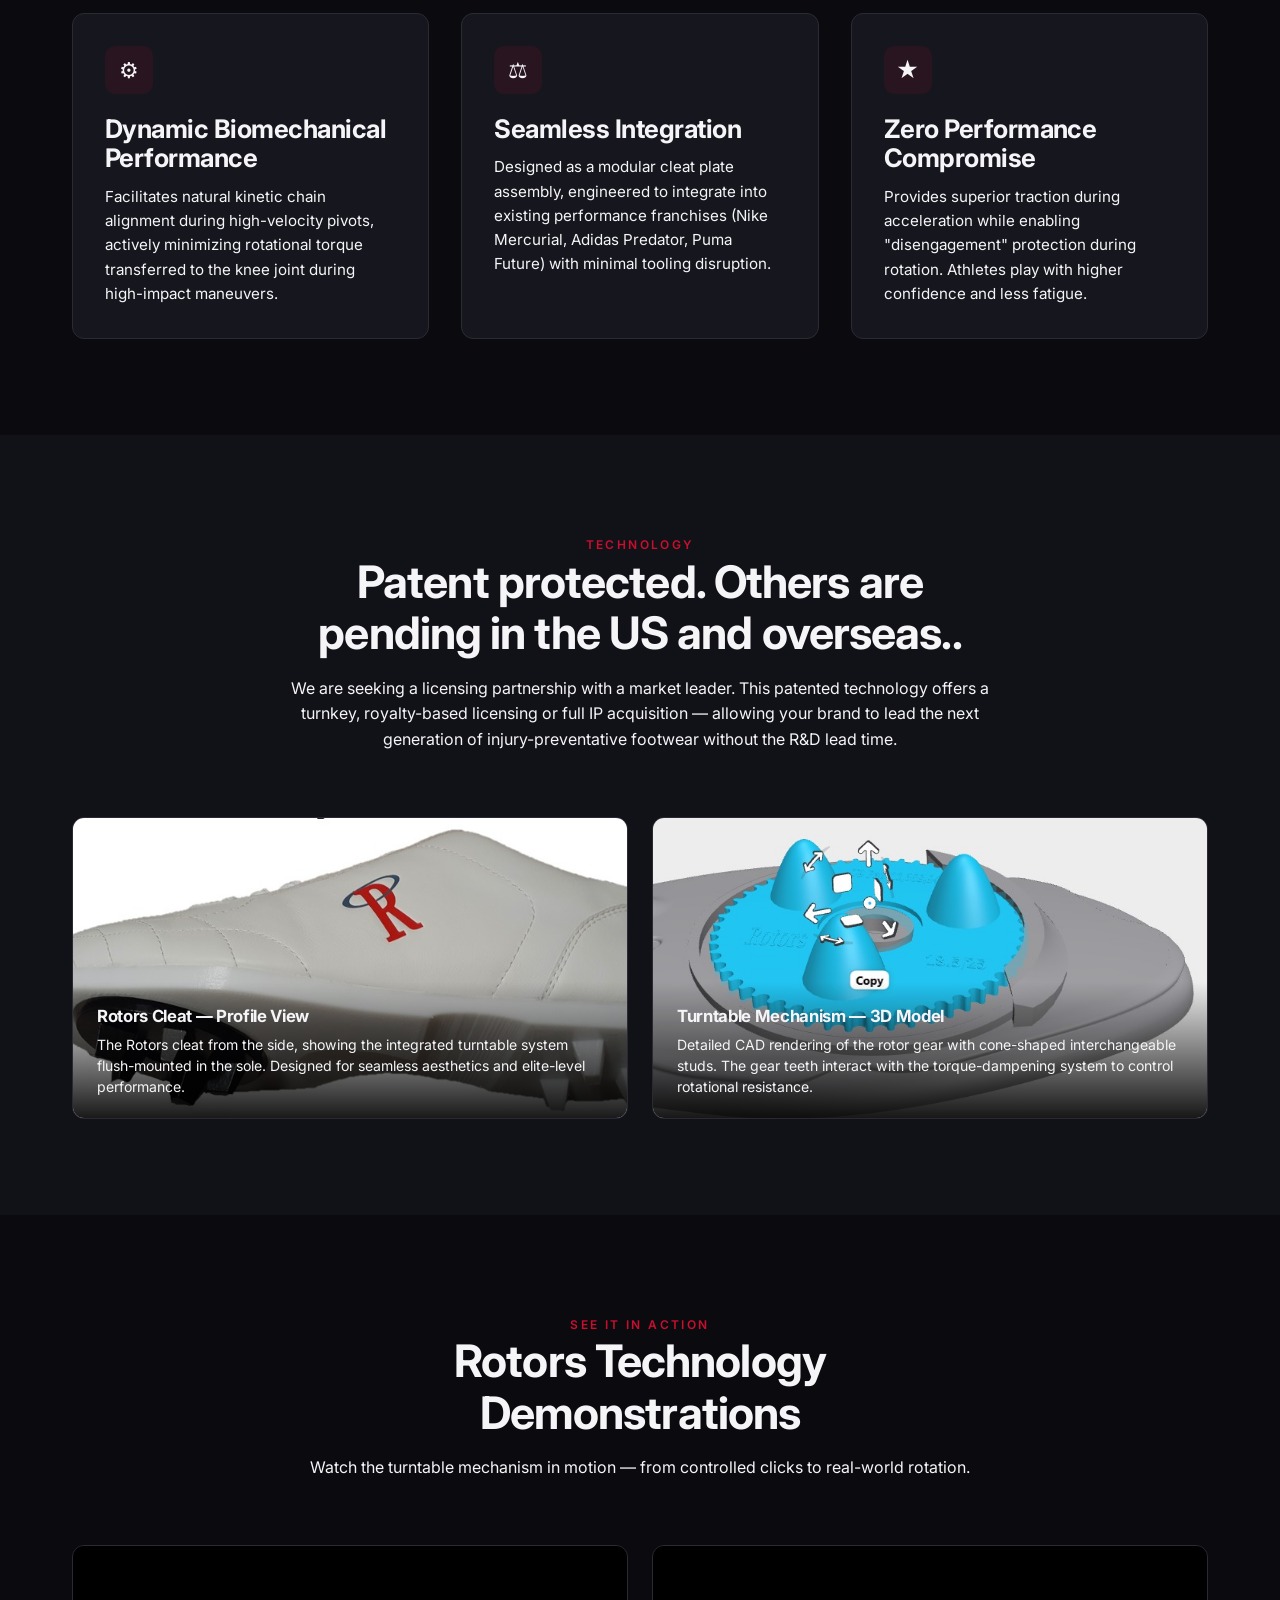
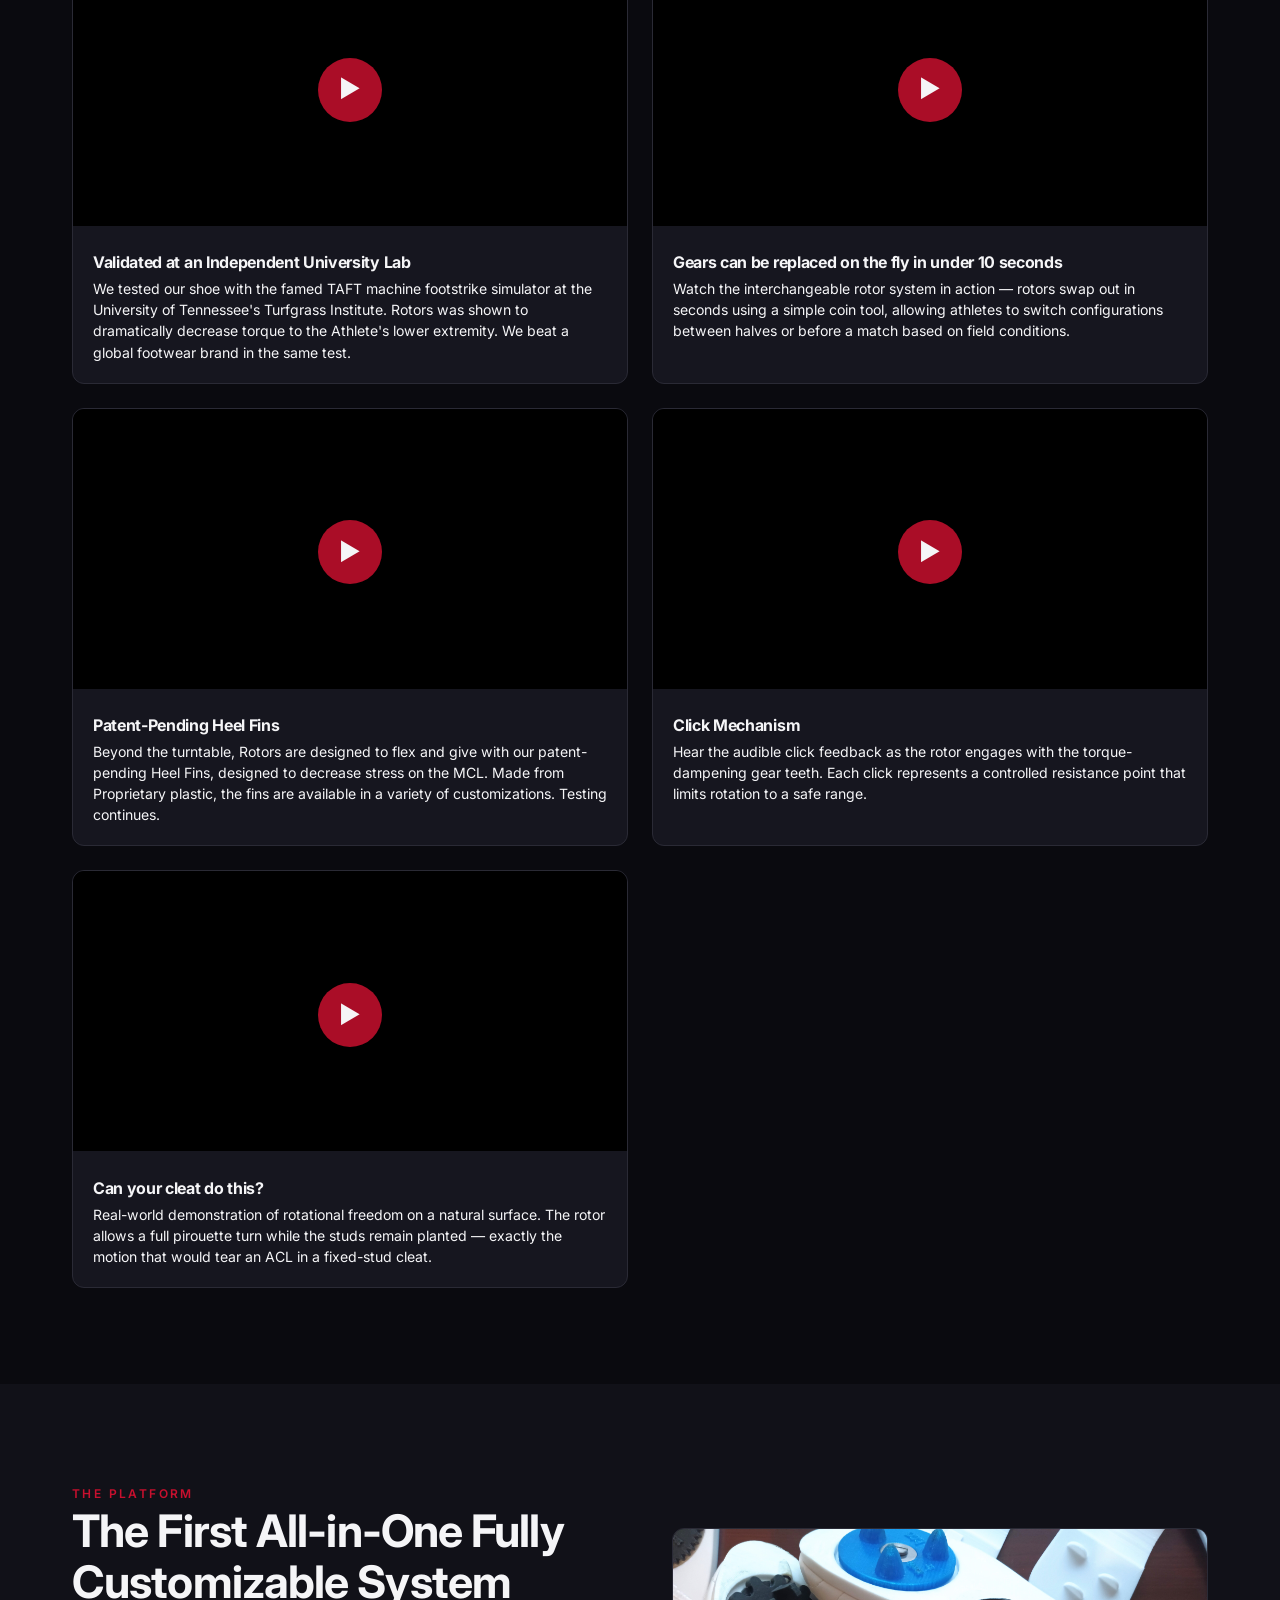
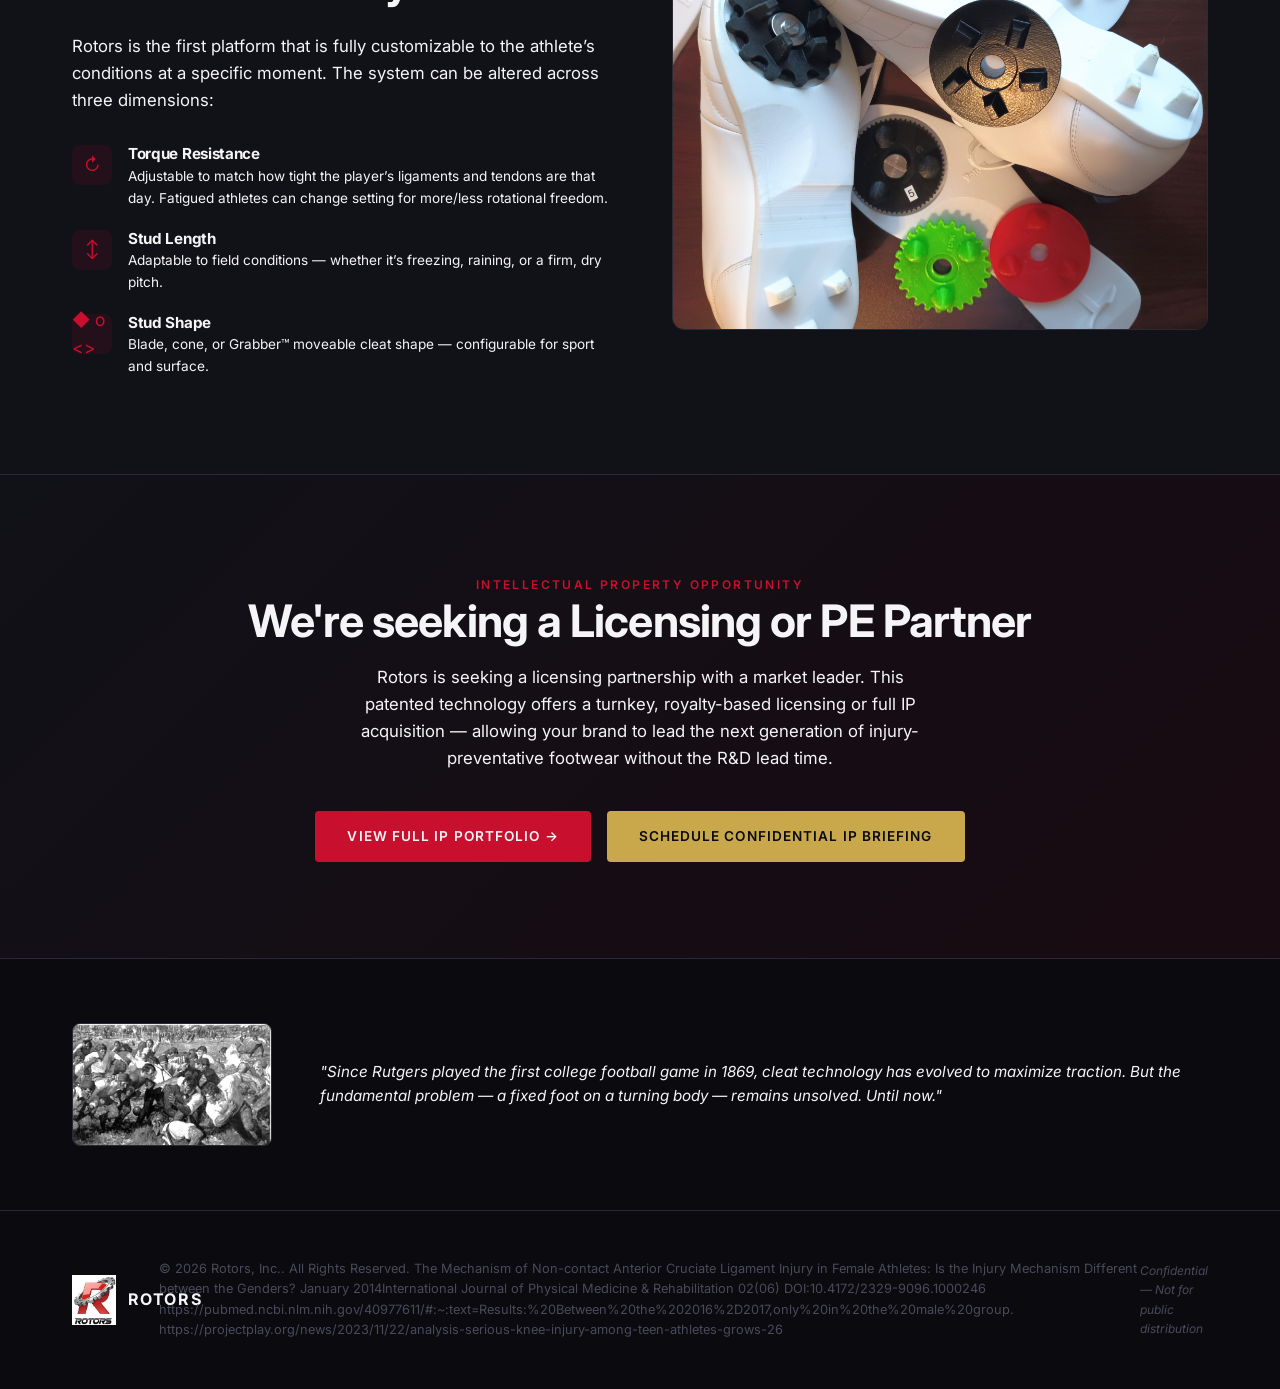
==== commit 78f3cc09: "Remove brands section, add hero headline3, add IP document uploads - Delete Nike/Adidas/Puma brands " ====
--- a/index.html
+++ b/index.html
@@ -8,7 +8,7 @@
   <link rel="icon" type="image/x-icon" href="favicon.ico">
   <link rel="apple-touch-icon" sizes="180x180" href="apple-touch-icon.png">
   <link rel="icon" type="image/png" sizes="192x192" href="icon-192.png">
-  <link rel="stylesheet" href="css/style.css?v=14">
+  <link rel="stylesheet" href="css/style.css?v=15">
   <link rel="preconnect" href="https://fonts.googleapis.com">
   <link href="https://fonts.googleapis.com/css2?family=Inter:wght@400;500;600;700;800&display=swap" rel="stylesheet">
   <script src="https://identity.netlify.com/v1/netlify-identity-widget.js"></script>
@@ -47,6 +47,8 @@
         <h1 id="heroHeadline1">Re-engineering the Future of</h1>
         <div class="headline-spacer"></div>
         <h1 id="heroHeadline2"><span class="highlight">Athletic Traction</span></h1>
+        <div class="headline-spacer" id="heroSpacer2"></div>
+        <h1 id="heroHeadline3"></h1>
         <p class="hero-text">A revolutionary, patented turntable cleat system engineered to dramatically decrease rotational stress on the ACL/MCL &mdash; without compromising the lateral stability or explosive traction elite athletes demand.</p>
         <div class="btn-group">
           <a href="#solution" class="btn btn-primary">Explore the Technology</a>
@@ -396,49 +398,6 @@
     </div>
   </section>
 
-  <!-- ===== BRAND TARGETING ===== -->
-  <section class="brands" id="brands">
-    <div class="container">
-      <div class="brands-header fade-in">
-        <span class="section-label">Strategic Fit</span>
-        <h2>Aligned with Industry Leaders</h2>
-        <p>This technology maps directly to the innovation strategies of the world's top athletic brands.</p>
-      </div>
-      <div class="brand-cards">
-        <div class="brand-card fade-in">
-          <h3>Nike</h3>
-          <p class="tagline">"The Sport Offense" &bull; Athlete-Centered Innovation</p>
-          <ul>
-            <li>Aligns with unified innovation engine strategy</li>
-            <li>Integrates into Mercurial franchise</li>
-            <li>Powered Footwear positioning</li>
-            <li>Athlete-centered design philosophy</li>
-          </ul>
-        </div>
-        <div class="brand-card fade-in">
-          <h3>Adidas</h3>
-          <p class="tagline">"Own the Game" &bull; Strategic IP Focus</p>
-          <ul>
-            <li>Quality over quantity IP strategy</li>
-            <li>High-value, enforceable patent acquisition</li>
-            <li>Predator franchise integration</li>
-            <li>Strategic competitive moat</li>
-          </ul>
-        </div>
-        <div class="brand-card fade-in">
-          <h3>Puma</h3>
-          <p class="tagline">"Forever Faster" &bull; Pushing Boundaries</p>
-          <ul>
-            <li>Ultimate agility positioning</li>
-            <li>Radical redesign opportunity</li>
-            <li>Future franchise integration</li>
-            <li>Boundary-pushing innovation</li>
-          </ul>
-        </div>
-      </div>
-    </div>
-  </section>
-
   <!-- ===== CTA SECTION ===== -->
   <section class="cta-section" id="contact">
     <div class="container fade-in">
@@ -478,7 +437,7 @@
     </div>
   </footer>
 
-  <script src="js/main.js?v=6"></script>
+  <script src="js/main.js?v=7"></script>
   <script>
     // Netlify Identity redirect after login
     if (window.netlifyIdentity) {
